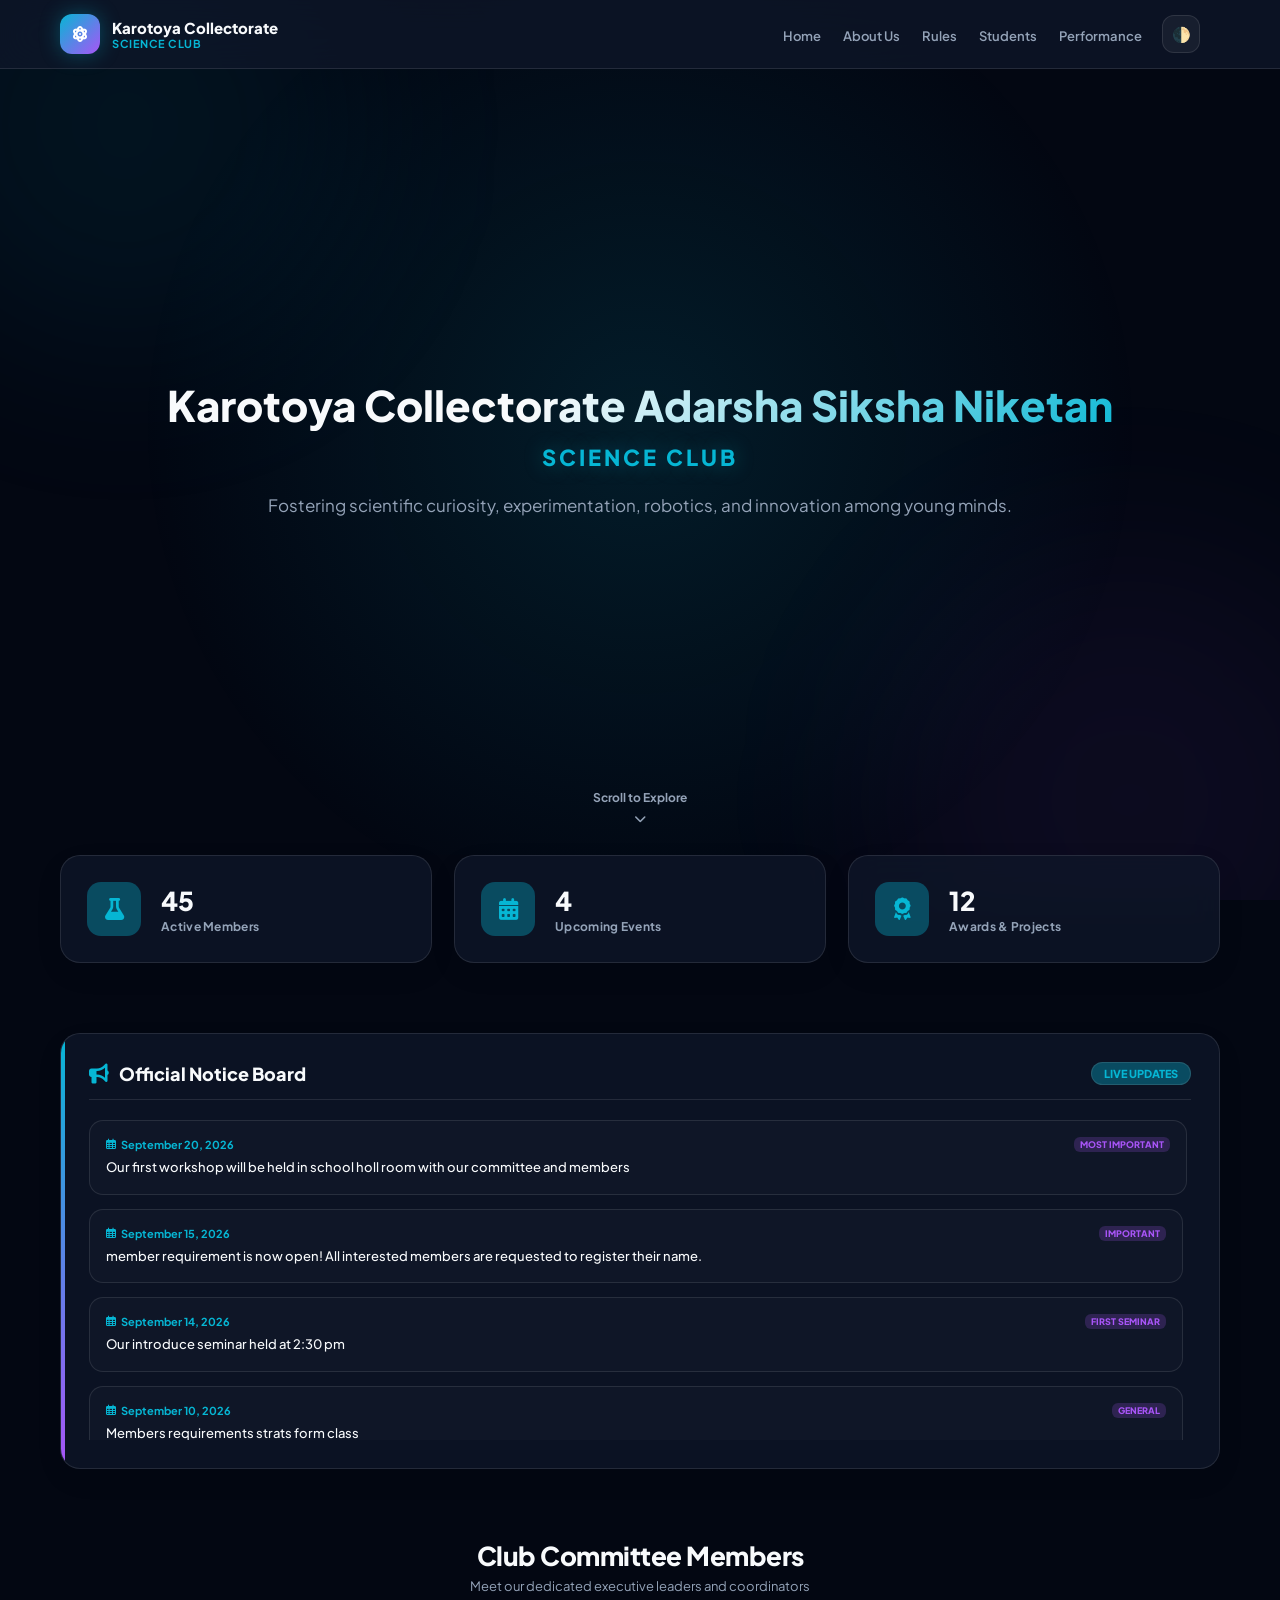
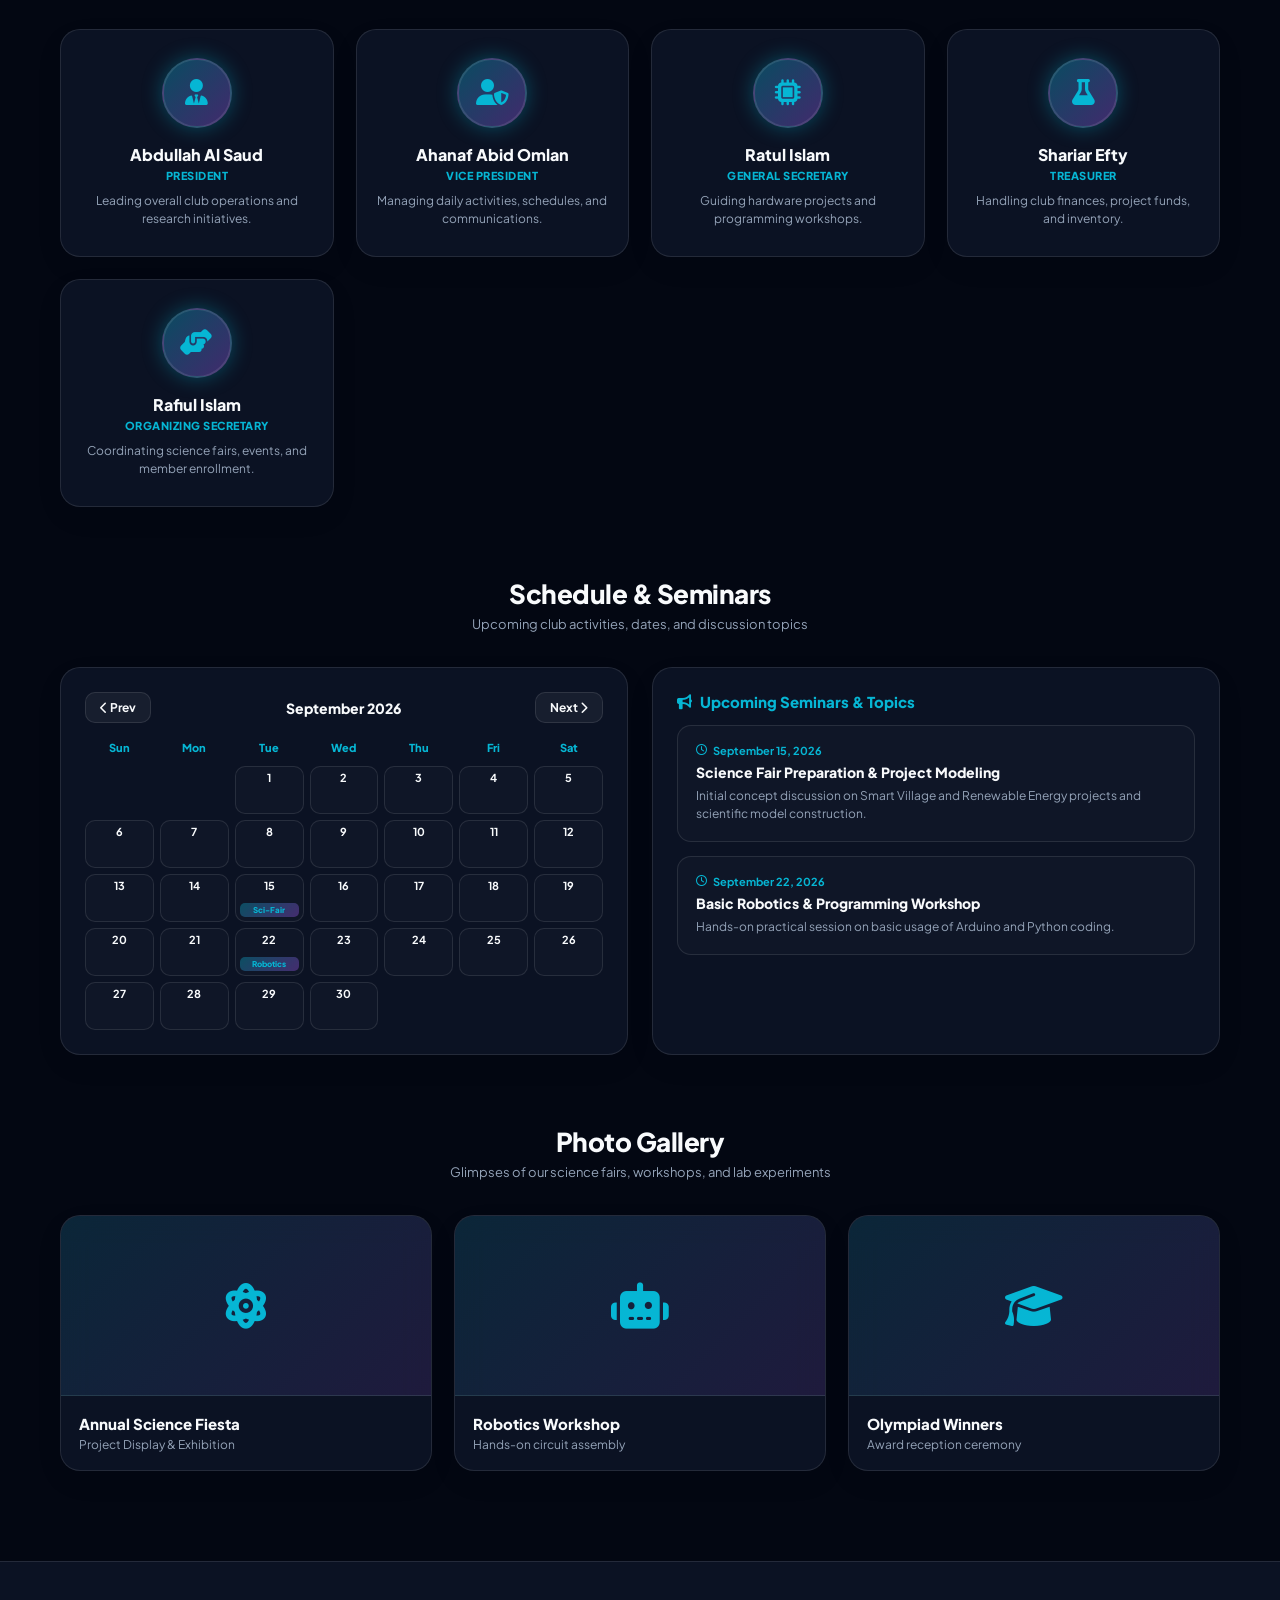
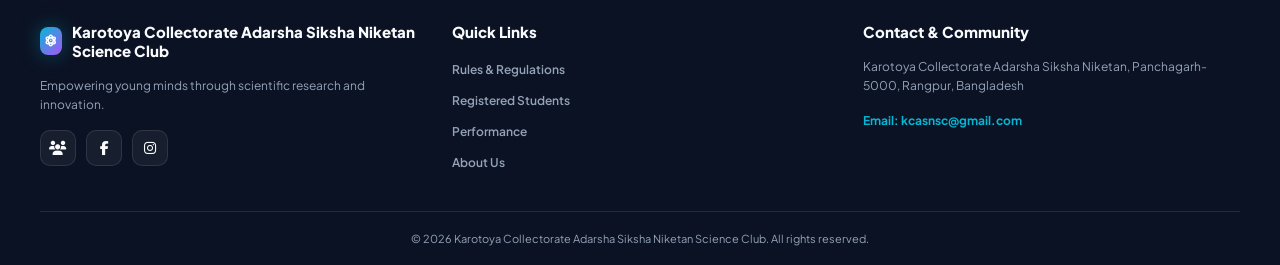
==== index.html @ cd313306 "Update index.html" ====
<!DOCTYPE html>
<html lang="en" data-theme="dark">
<head>
    <meta charset="UTF-8">
    <meta name="viewport" content="width=device-width, initial-scale=1.0">
    <title>Karotoya Collectorate Adarsha Siksha Niketan Science Club</title>
    <!-- FontAwesome for Icons -->
    <link rel="stylesheet" href="https://cdnjs.cloudflare.com/ajax/libs/font-awesome/6.4.0/css/all.min.css">
    <!-- Google Fonts -->
    <link href="https://fonts.googleapis.com/css2?family=Plus+Jakarta+Sans:wght@400;500;600;700;800&display=swap" rel="stylesheet">
    
    <style>
        :root {
            --primary: #06b6d4;
            --primary-glow: rgba(6, 182, 212, 0.35);
            --secondary: #a855f7;
            --secondary-glow: rgba(168, 85, 247, 0.35);
            --bg-color: #030712;
            --card-bg: rgba(15, 23, 42, 0.75);
            --text-color: #f8fafc;
            --text-muted: #94a3b8;
            --border-color: rgba(255, 255, 255, 0.1);
        }

        [data-theme="light"] {
            --primary: #0284c7;
            --primary-glow: rgba(2, 132, 199, 0.25);
            --secondary: #9333ea;
            --secondary-glow: rgba(147, 51, 234, 0.2);
            --bg-color: #f8fafc;
            --card-bg: rgba(255, 255, 255, 0.85);
            --text-color: #0f172a;
            --text-muted: #64748b;
            --border-color: rgba(0, 0, 0, 0.08);
        }

        * {
            margin: 0;
            padding: 0;
            box-sizing: border-box;
            font-family: 'Plus Jakarta Sans', sans-serif;
            scroll-behavior: smooth;
        }

        body {
            background-color: var(--bg-color);
            color: var(--text-color);
            min-height: 100vh;
            overflow-x: hidden;
            transition: background 0.4s ease, color 0.4s ease;
        }

        /* Glowing Background Mesh */
        .bg-mesh {
            position: fixed;
            top: 0;
            left: 0;
            width: 100%;
            height: 100%;
            pointer-events: none;
            z-index: -1;
            overflow: hidden;
            opacity: 0.5;
        }

        .mesh-blob {
            position: absolute;
            filter: blur(100px);
            border-radius: 50%;
            animation: floatMesh 15s infinite alternate ease-in-out;
        }

        .blob-1 {
            width: 450px;
            height: 450px;
            background: rgba(6, 182, 212, 0.15);
            top: -100px;
            left: -100px;
        }

        .blob-2 {
            width: 500px;
            height: 500px;
            background: rgba(168, 85, 247, 0.12);
            bottom: -150px;
            right: -100px;
            animation-delay: -5s;
        }

        @keyframes floatMesh {
            0% { transform: translate(0, 0) scale(1); }
            50% { transform: translate(50px, 30px) scale(1.1); }
            100% { transform: translate(-30px, 50px) scale(0.95); }
        }

        /* Toast Notification */
        #toastBox {
            position: fixed;
            bottom: 30px;
            right: 30px;
            background: var(--card-bg);
            border: 1px solid var(--border-color);
            backdrop-filter: blur(20px);
            padding: 14px 22px;
            border-radius: 14px;
            box-shadow: 0 15px 35px rgba(0,0,0,0.25);
            display: flex;
            align-items: center;
            gap: 12px;
            z-index: 10000;
            transform: translateY(100px);
            opacity: 0;
            transition: all 0.4s cubic-bezier(0.16, 1, 0.3, 1);
        }

        #toastBox.show {
            transform: translateY(0);
            opacity: 1;
        }

        #toastBox i {
            color: var(--primary);
            font-size: 18px;
        }

        /* Header & Navigation */
        header {
            position: fixed;
            top: 0;
            left: 0;
            width: 100%;
            background: var(--card-bg);
            backdrop-filter: blur(20px);
            border-bottom: 1px solid var(--border-color);
            z-index: 1000;
            transition: background 0.3s;
        }

        .nav-content {
            max-width: 1200px;
            margin: 0 auto;
            padding: 14px 20px;
            display: flex;
            align-items: center;
            justify-content: space-between;
        }

        .logo-title-area {
            display: flex;
            align-items: center;
            gap: 12px;
            text-decoration: none;
        }

        .unique-logo {
            width: 40px;
            height: 40px;
            background: linear-gradient(135deg, var(--primary), var(--secondary));
            border-radius: 12px;
            display: flex;
            align-items: center;
            justify-content: center;
            color: #fff;
            font-size: 16px;
            box-shadow: 0 0 20px var(--primary-glow);
            transition: transform 0.3s cubic-bezier(0.34, 1.56, 0.64, 1);
        }

        .unique-logo:hover {
            transform: rotate(15deg) scale(1.1);
        }

        .logo-text-box {
            display: flex;
            flex-direction: column;
        }

        .logo-main-title {
            font-size: 15px;
            font-weight: 800;
            color: var(--text-color);
            line-height: 1.2;
        }

        .logo-sub-title {
            font-size: 11px;
            font-weight: 700;
            color: var(--primary);
            letter-spacing: 0.5px;
        }

        .nav-links-right {
            display: flex;
            align-items: center;
            gap: 20px;
            list-style: none;
        }

        .nav-desktop-links {
            display: flex;
            gap: 22px;
            align-items: center;
        }

        .nav-desktop-links li a {
            text-decoration: none;
            color: var(--text-muted);
            font-weight: 600;
            font-size: 13px;
            position: relative;
            transition: color 0.3s;
        }

        .nav-desktop-links li a::after {
            content: '';
            position: absolute;
            bottom: -4px;
            left: 0;
            width: 0;
            height: 2px;
            background: linear-gradient(90deg, var(--primary), var(--secondary));
            transition: width 0.3s cubic-bezier(0.4, 0, 0.2, 1);
            border-radius: 2px;
        }

        .nav-desktop-links li a:hover {
            color: var(--text-color);
        }

        .nav-desktop-links li a:hover::after {
            width: 100%;
        }

        .theme-btn, .mobile-menu-btn {
            background: rgba(255, 255, 255, 0.05);
            border: 1px solid var(--border-color);
            color: var(--text-color);
            width: 38px;
            height: 38px;
            border-radius: 12px;
            cursor: pointer;
            display: flex;
            align-items: center;
            justify-content: center;
            font-size: 15px;
            transition: all 0.3s;
        }

        .theme-btn:hover, .mobile-menu-btn:hover {
            background: var(--primary-glow);
            border-color: var(--primary);
            transform: scale(1.05);
        }

        .mobile-menu-btn {
            display: none;
        }

        /* Mobile Dropdown Navigation Panel */
        .mobile-nav-panel {
            position: fixed;
            top: 68px;
            left: 0;
            width: 100%;
            background: var(--card-bg);
            backdrop-filter: blur(25px);
            border-bottom: 1px solid var(--border-color);
            padding: 24px;
            display: flex;
            flex-direction: column;
            gap: 16px;
            z-index: 999;
            transform: translateY(-120%);
            opacity: 0;
            transition: all 0.4s cubic-bezier(0.16, 1, 0.3, 1);
        }

        .mobile-nav-panel.active {
            transform: translateY(0);
            opacity: 1;
        }

        .mobile-nav-panel a {
            text-decoration: none;
            color: var(--text-color);
            font-weight: 700;
            font-size: 15px;
            padding: 10px 0;
            border-bottom: 1px solid var(--border-color);
            transition: color 0.2s, padding-left 0.2s;
        }

        .mobile-nav-panel a:hover {
            color: var(--primary);
            padding-left: 8px;
        }

        /* Hero Section */
        .hero-fullscreen {
            min-height: 95vh;
            display: flex;
            flex-direction: column;
            align-items: center;
            justify-content: center;
            text-align: center;
            padding: 140px 20px 80px 20px;
            position: relative;
            background: radial-gradient(circle at center, rgba(6, 182, 212, 0.12) 0%, transparent 65%);
        }

        .hero-content {
            max-width: 1000px;
            position: relative;
            z-index: 2;
            width: 100%;
        }

        .hero-content h2 {
            font-size: clamp(22px, 3.5vw, 42px);
            font-weight: 800;
            margin-bottom: 12px;
            line-height: 1.2;
            white-space: nowrap;
            background: linear-gradient(135deg, var(--text-color) 40%, var(--primary));
            -webkit-background-clip: text;
            -webkit-text-fill-color: transparent;
        }

        @media (max-width: 950px) {
            .hero-content h2 {
                white-space: normal;
            }
        }

        .sub-club-title {
            display: block;
            color: var(--primary);
            font-size: clamp(16px, 2.2vw, 22px);
            font-weight: 800;
            margin-bottom: 20px;
            letter-spacing: 3px;
            text-transform: uppercase;
            text-shadow: 0 0 20px var(--primary-glow);
        }

        .hero-content p {
            font-size: clamp(14px, 2vw, 17px);
            color: var(--text-muted);
            line-height: 1.7;
            margin-bottom: 15px;
            max-width: 800px;
            margin-left: auto;
            margin-right: auto;
        }

        .scroll-indicator {
            position: absolute;
            bottom: 30px;
            color: var(--text-muted);
            text-decoration: none;
            font-size: 12px;
            font-weight: 700;
            display: flex;
            flex-direction: column;
            align-items: center;
            gap: 8px;
            animation: bounce 2s infinite;
        }

        @keyframes bounce {
            0%, 20%, 50%, 80%, 100% {transform: translateY(0);}
            40% {transform: translateY(-8px);}
            60% {transform: translateY(-4px);}
        }

        /* Container & Sections */
        .container {
            max-width: 1200px;
            margin: 0 auto 90px auto;
            padding: 0 20px;
            display: flex;
            flex-direction: column;
            gap: 70px;
        }

        .section-title {
            font-size: 26px;
            font-weight: 800;
            text-align: center;
            margin-bottom: 6px;
            letter-spacing: -0.5px;
        }

        .section-subtitle {
            font-size: 13px;
            color: var(--text-muted);
            text-align: center;
            margin-bottom: 35px;
        }

        /* Stats Grid */
        .stats-grid {
            display: grid;
            grid-template-columns: repeat(auto-fit, minmax(260px, 1fr));
            gap: 22px;
        }

        .stat-card {
            background: var(--card-bg);
            border: 1px solid var(--border-color);
            padding: 26px;
            border-radius: 20px;
            display: flex;
            align-items: center;
            gap: 20px;
            backdrop-filter: blur(16px);
            box-shadow: 0 10px 30px rgba(0,0,0,0.06);
            transition: all 0.4s cubic-bezier(0.16, 1, 0.3, 1);
            position: relative;
            overflow: hidden;
        }

        .stat-card::before {
            content: '';
            position: absolute;
            top: 0;
            left: 0;
            width: 100%;
            height: 3px;
            background: linear-gradient(90deg, var(--primary), var(--secondary));
            opacity: 0;
            transition: opacity 0.3s;
        }

        .stat-card:hover {
            transform: translateY(-6px);
            border-color: var(--primary);
            box-shadow: 0 20px 40px var(--primary-glow);
        }

        .stat-card:hover::before {
            opacity: 1;
        }

        .stat-icon {
            width: 54px;
            height: 54px;
            background: var(--primary-glow);
            color: var(--primary);
            border-radius: 14px;
            display: flex;
            align-items: center;
            justify-content: center;
            font-size: 22px;
            transition: transform 0.3s;
        }

        .stat-card:hover .stat-icon {
            transform: scale(1.1) rotate(10deg);
        }

        .stat-info h3 {
            font-size: 26px;
            font-weight: 800;
            margin-bottom: 2px;
        }

        .stat-info p {
            font-size: 12px;
            color: var(--text-muted);
            font-weight: 700;
            letter-spacing: 0.3px;
        }

        /* Notice Board Section Styles */
        .notice-board-container {
            background: var(--card-bg);
            border: 1px solid var(--border-color);
            border-radius: 20px;
            padding: 28px;
            backdrop-filter: blur(16px);
            box-shadow: 0 10px 30px rgba(0,0,0,0.05);
            position: relative;
            overflow: hidden;
        }

        .notice-board-container::before {
            content: '';
            position: absolute;
            top: 0;
            left: 0;
            width: 4px;
            height: 100%;
            background: linear-gradient(to bottom, var(--primary), var(--secondary));
        }

        .notice-header-flex {
            display: flex;
            align-items: center;
            justify-content: space-between;
            margin-bottom: 20px;
            border-bottom: 1px solid var(--border-color);
            padding-bottom: 14px;
        }

        .notice-header-title {
            font-size: 18px;
            font-weight: 800;
            display: flex;
            align-items: center;
            gap: 10px;
            color: var(--text-color);
        }

        .notice-header-title i {
            color: var(--primary);
            font-size: 20px;
        }

        .notice-badge {
            background: var(--primary-glow);
            color: var(--primary);
            font-size: 11px;
            font-weight: 800;
            padding: 4px 12px;
            border-radius: 20px;
            border: 1px solid var(--border-color);
            text-transform: uppercase;
        }

        .notice-list {
            display: flex;
            flex-direction: column;
            gap: 14px;
            max-height: 320px;
            overflow-y: auto;
            padding-right: 4px;
        }

        .notice-list::-webkit-scrollbar {
            width: 5px;
        }

        .notice-list::-webkit-scrollbar-thumb {
            background: var(--border-color);
            border-radius: 10px;
        }

        .notice-item {
            background: rgba(255, 255, 255, 0.02);
            border: 1px solid var(--border-color);
            padding: 16px;
            border-radius: 14px;
            transition: all 0.3s ease;
            position: relative;
        }

        .notice-item:hover {
            background: rgba(255, 255, 255, 0.05);
            border-color: var(--primary);
            transform: translateX(4px);
        }

        .notice-item-top {
            display: flex;
            align-items: center;
            justify-content: space-between;
            margin-bottom: 6px;
        }

        .notice-date {
            font-size: 11px;
            font-weight: 700;
            color: var(--primary);
            display: flex;
            align-items: center;
            gap: 5px;
        }

        .notice-tag-new {
            background: rgba(168, 85, 247, 0.2);
            color: var(--secondary);
            font-size: 9px;
            font-weight: 800;
            padding: 2px 6px;
            border-radius: 6px;
            text-transform: uppercase;
        }

        .notice-text {
            font-size: 13px;
            color: var(--text-color);
            line-height: 1.5;
            font-weight: 500;
        }

        /* Committee Grid */
        .committee-grid {
            display: grid;
            grid-template-columns: repeat(auto-fit, minmax(220px, 1fr));
            gap: 22px;
        }

        .committee-card {
            background: var(--card-bg);
            border: 1px solid var(--border-color);
            padding: 28px 20px;
            border-radius: 20px;
            text-align: center;
            backdrop-filter: blur(16px);
            transition: all 0.4s cubic-bezier(0.16, 1, 0.3, 1);
            position: relative;
            box-shadow: 0 10px 30px rgba(0,0,0,0.05);
        }

        .committee-card:hover {
            transform: translateY(-8px);
            border-color: var(--primary);
            box-shadow: 0 20px 45px var(--primary-glow);
        }

        .comm-avatar {
            width: 70px;
            height: 70px;
            margin: 0 auto 16px auto;
            background: linear-gradient(135deg, var(--primary-glow), var(--secondary-glow));
            color: var(--primary);
            border-radius: 50%;
            display: flex;
            align-items: center;
            justify-content: center;
            font-size: 26px;
            border: 2px solid var(--border-color);
            box-shadow: 0 0 20px var(--primary-glow);
            transition: transform 0.3s;
        }

        .committee-card:hover .comm-avatar {
            transform: scale(1.12);
        }

        .committee-card h4 {
            font-size: 16px;
            font-weight: 800;
            margin-bottom: 4px;
        }

        .committee-card .role {
            font-size: 11px;
            font-weight: 800;
            color: var(--primary);
            display: block;
            margin-bottom: 10px;
            text-transform: uppercase;
            letter-spacing: 0.5px;
        }

        .committee-card p {
            font-size: 12px;
            color: var(--text-muted);
            line-height: 1.5;
        }

        /* Dashboard Grid (Calendar & Seminars) */
        .dashboard-main-grid {
            display: grid;
            grid-template-columns: 1fr 1fr;
            gap: 24px;
        }

        @media (max-width: 900px) {
            .dashboard-main-grid {
                grid-template-columns: 1fr;
            }
        }

        .calendar-container, .seminar-container {
            background: var(--card-bg);
            border: 1px solid var(--border-color);
            border-radius: 20px;
            padding: 24px;
            backdrop-filter: blur(16px);
            box-shadow: 0 10px 30px rgba(0,0,0,0.05);
        }

        .calendar-header {
            display: flex;
            align-items: center;
            justify-content: space-between;
            margin-bottom: 18px;
        }

        .cal-nav-btn {
            background: rgba(255,255,255,0.05);
            border: 1px solid var(--border-color);
            color: var(--text-color);
            padding: 7px 14px;
            border-radius: 10px;
            font-size: 12px;
            font-weight: 700;
            cursor: pointer;
            transition: all 0.2s;
        }

        .cal-nav-btn:hover {
            background: var(--primary-glow);
            border-color: var(--primary);
        }

        .calendar-grid {
            display: grid;
            grid-template-columns: repeat(7, 1fr);
            gap: 6px;
            text-align: center;
        }

        .cal-day-name {
            font-size: 11px;
            font-weight: 800;
            color: var(--primary);
            padding-bottom: 6px;
        }

        .cal-cell {
            min-height: 48px;
            background: rgba(255,255,255,0.02);
            border: 1px solid var(--border-color);
            border-radius: 10px;
            padding: 4px;
            display: flex;
            flex-direction: column;
            justify-content: space-between;
            font-size: 12px;
            transition: background 0.2s;
        }

        .cal-cell:hover:not(.empty) {
            background: rgba(255,255,255,0.06);
            border-color: var(--primary);
        }

        .cal-cell.empty {
            background: transparent;
            border: none;
        }

        .cal-date-num {
            font-weight: 700;
            font-size: 11px;
        }

        .cal-event-tag {
            background: linear-gradient(135deg, var(--primary-glow), var(--secondary-glow));
            color: var(--primary);
            font-size: 8px;
            font-weight: 800;
            padding: 2px 4px;
            border-radius: 5px;
            overflow: hidden;
            text-overflow: ellipsis;
            white-space: nowrap;
        }

        .seminar-card {
            background: rgba(255,255,255,0.02);
            border: 1px solid var(--border-color);
            border-radius: 14px;
            padding: 18px;
            margin-bottom: 14px;
            transition: all 0.3s;
        }

        .seminar-card:hover {
            background: rgba(255,255,255,0.05);
            border-color: var(--primary);
            transform: translateX(4px);
        }

        .seminar-card:last-child {
            margin-bottom: 0;
        }

        .seminar-date {
            font-size: 11px;
            font-weight: 700;
            color: var(--primary);
            margin-bottom: 6px;
            display: flex;
            align-items: center;
            gap: 6px;
        }

        .seminar-title {
            font-size: 14px;
            font-weight: 800;
            margin-bottom: 6px;
        }

        .seminar-desc {
            font-size: 12px;
            color: var(--text-muted);
            line-height: 1.5;
        }

        /* Gallery Grid */
        .gallery-grid {
            display: grid;
            grid-template-columns: repeat(auto-fit, minmax(280px, 1fr));
            gap: 22px;
        }

        .gallery-card {
            background: var(--card-bg);
            border: 1px solid var(--border-color);
            border-radius: 20px;
            overflow: hidden;
            backdrop-filter: blur(16px);
            transition: all 0.4s cubic-bezier(0.16, 1, 0.3, 1);
            box-shadow: 0 10px 30px rgba(0,0,0,0.05);
        }

        .gallery-card:hover {
            transform: translateY(-8px);
            border-color: var(--primary);
            box-shadow: 0 20px 45px var(--primary-glow);
        }

        .gallery-img-box {
            height: 180px;
            background: linear-gradient(135deg, rgba(6, 182, 212, 0.12), rgba(168, 85, 247, 0.12));
            display: flex;
            align-items: center;
            justify-content: center;
            font-size: 46px;
            color: var(--primary);
            border-bottom: 1px solid var(--border-color);
            transition: transform 0.4s;
        }

        .gallery-card:hover .gallery-img-box {
            transform: scale(1.05);
        }

        .gallery-info {
            padding: 18px;
        }

        .gallery-info h4 {
            font-size: 15px;
            font-weight: 800;
            margin-bottom: 4px;
        }

        .gallery-info p {
            font-size: 12px;
            color: var(--text-muted);
        }

        /* Footer */
        footer {
            background: var(--card-bg);
            border-top: 1px solid var(--border-color);
            padding: 60px 20px 20px 20px;
            backdrop-filter: blur(20px);
        }

        .footer-content {
            max-width: 1200px;
            margin: 0 auto;
            display: grid;
            grid-template-columns: repeat(auto-fit, minmax(240px, 1fr));
            gap: 35px;
            margin-bottom: 40px;
        }

        .footer-col h3 {
            font-size: 15px;
            font-weight: 800;
            margin-bottom: 16px;
            display: flex;
            align-items: center;
            gap: 10px;
        }

        .footer-col p {
            font-size: 12px;
            color: var(--text-muted);
            line-height: 1.6;
            margin-bottom: 16px;
        }

        .social-icons {
            display: flex;
            gap: 10px;
        }

        .social-icon-btn {
            width: 36px;
            height: 36px;
            background: rgba(255,255,255,0.05);
            border: 1px solid var(--border-color);
            border-radius: 10px;
            color: var(--text-color);
            display: flex;
            align-items: center;
            justify-content: center;
            text-decoration: none;
            font-size: 14px;
            transition: all 0.3s;
        }

        .social-icon-btn:hover {
            background: var(--primary-glow);
            color: var(--primary);
            border-color: var(--primary);
            transform: translateY(-3px);
        }

        .footer-links {
            list-style: none;
            display: flex;
            flex-direction: column;
            gap: 10px;
        }

        .footer-links li a {
            text-decoration: none;
            color: var(--text-muted);
            font-size: 12px;
            font-weight: 600;
            transition: color 0.2s, padding-left 0.2s;
        }

        .footer-links li a:hover {
            color: var(--primary);
            padding-left: 6px;
        }

        .footer-bottom {
            max-width: 1200px;
            margin: 0 auto;
            padding-top: 20px;
            border-top: 1px solid var(--border-color);
            text-align: center;
            font-size: 11px;
            color: var(--text-muted);
        }

        /* Responsive Media Query */
        @media (max-width: 768px) {
            .nav-desktop-links {
                display: none !important;
            }
            .mobile-menu-btn {
                display: flex !important;
            }
        }
    </style>
</head>
<body>

    <!-- Glowing Background Mesh Elements -->
    <div class="bg-mesh">
        <div class="mesh-blob blob-1"></div>
        <div class="mesh-blob blob-2"></div>
    </div>

    <!-- Toast Notification -->
    <div id="toastBox">
        <i class="fas fa-sparkles"></i> 
        <span id="toastMsg">Action successful</span>
    </div>

    <!-- Header & Navigation -->
    <header>
        <div class="nav-content">
            <a href="index.html" class="logo-title-area">
                <div class="unique-logo"><i class="fas fa-atom"></i></div>
                <div class="logo-text-box">
                    <span class="logo-main-title">Karotoya Collectorate</span>
                    <span class="logo-sub-title">SCIENCE CLUB</span>
                </div>
            </a>

            <!-- Right Nav Links -->
            <ul class="nav-links-right">
                <div class="nav-desktop-links">
                    <li><a href="index.html">Home</a></li>
                    <li><a href="about.html">About Us</a></li>
                    <li><a href="rules.html">Rules</a></li>
                    <li><a href="students.html">Students</a></li>
                    <li><a href="performance.html">Performance</a></li>
                </div>
                <li><button class="theme-btn" onclick="toggleTheme()" title="Toggle Theme">🌓</button></li>
                <li><button class="mobile-menu-btn" onclick="toggleMobileMenu()"><i class="fas fa-bars" id="menuIcon"></i></button></li>
            </ul>
        </div>
    </header>

    <!-- Mobile Dropdown Navigation Panel -->
    <div class="mobile-nav-panel" id="mobileNavPanel">
        <a href="index.html" onclick="toggleMobileMenu()">Home</a>
        <a href="about.html" onclick="toggleMobileMenu()">About Institution</a>
        <a href="rules.html" onclick="toggleMobileMenu()">Rules & Regulations</a>
        <a href="students.html" onclick="toggleMobileMenu()">Registered Students</a>
        <a href="performance.html" onclick="toggleMobileMenu()">Performance & Awards</a>
    </div>

    <!-- Main Display Hero Section -->
    <section class="hero-fullscreen">
        <div class="hero-content">
            <h2>Karotoya Collectorate Adarsha Siksha Niketan</h2>
            <span class="sub-club-title">SCIENCE CLUB</span>
            <p>Fostering scientific curiosity, experimentation, robotics, and innovation among young minds.</p>
        </div>
        <a href="#mainContent" class="scroll-indicator">
            Scroll to Explore
            <i class="fas fa-chevron-down"></i>
        </a>
    </section>

    <!-- Main Section -->
    <div class="container" id="mainContent">

        <!-- Quick Stats Overview -->
        <div class="stats-grid">
            <div class="stat-card">
                <div class="stat-icon"><i class="fas fa-flask"></i></div>
                <div class="stat-info">
                    <h3 id="statTotalMembers">25</h3>
                    <p>Active Members</p>
                </div>
            </div>
            <div class="stat-card">
                <div class="stat-icon"><i class="fas fa-calendar-alt"></i></div>
                <div class="stat-info">
                    <h3 id="statTotalEvents">1</h3>
                    <p>Upcoming Events</p>
                </div>
            </div>
            <div class="stat-card">
                <div class="stat-icon"><i class="fas fa-award"></i></div>
                <div class="stat-info">
                    <h3 id="statAwardsCount">0</h3>
                    <p>Awards & Projects</p>
                </div>
            </div>
        </div>

        <!-- Notice Board Section Added Here -->
        <section>
            <div class="notice-board-container">
                <div class="notice-header-flex">
                    <div class="notice-header-title">
                        <i class="fas fa-bullhorn"></i> Official Notice Board
                    </div>
                    <span class="notice-badge">Live Updates</span>
                </div>

                <div class="notice-list">
                    <div class="notice-item">
                        <div class="notice-item-top">
                            <span class="notice-date"><i class="far fa-calendar-alt"></i> September 20, 2026</span>
                            <span class="notice-tag-new">Most important</span>
                        </div>
                        <p class="notice-text">Our first workshop will be held in school holl room with our committee and members</p>
                    </div>
                <div class="notice-list">
                    <div class="notice-item">
                        <div class="notice-item-top">
                            <span class="notice-date"><i class="far fa-calendar-alt"></i> September 15, 2026</span>
                            <span class="notice-tag-new">Important</span>
                        </div>
                        <p class="notice-text"> member requirement is now open! All interested members are requested to register their name.</p>
                    </div>

                    <div class="notice-item">
                        <div class="notice-item-top">
                            <span class="notice-date"><i class="far fa-calendar-alt"></i> September 14, 2026</span>
                            <span class="notice-tag-new">First Seminar</span>
                        </div>
                        <p class="notice-text">Our introduce seminar held at 2:30 pm</p>
                    </div>

                    <div class="notice-item">
                        <div class="notice-item-top">
                            <span class="notice-date"><i class="far fa-calendar-alt"></i> September 10, 2026</span>
                            <span class="notice-tag-new">General</span>
                        </div>
                        <p class="notice-text">Members requirements strats form class</p>
                    </div>
                </div>
            </div>
        </section>

        <!-- Committee Members Section -->
        <section>
            <h2 class="section-title">Club Committee Members</h2>
            <p class="section-subtitle">Meet our dedicated executive leaders and coordinators</p>

            <div class="committee-grid">
                <div class="committee-card">
                    <div class="comm-avatar"><i class="fas fa-user-tie"></i></div>
                    <h4>Abdullah Al Saud</h4>
                    <span class="role">President</span>
                    <p>Leading overall club operations and research initiatives.</p>
                </div>
                <div class="committee-card">
                    <div class="comm-avatar"><i class="fas fa-user-shield"></i></div>
                    <h4>Ahanaf Abid Omlan</h4>
                    <span class="role">Vice President</span>
                    <p>Managing daily activities, schedules, and communications.</p>
                </div>
                <div class="committee-card">
                    <div class="comm-avatar"><i class="fas fa-microchip"></i></div>
                    <h4>Ratul Islam</h4>
                    <span class="role">General Secretary</span>
                    <p>Guiding hardware projects and programming workshops.</p>
                </div>
                <div class="committee-card">
                    <div class="comm-avatar"><i class="fas fa-flask"></i></div>
                    <h4>Shariar Efty</h4>
                    <span class="role">Treasurer</span>
                    <p>Handling club finances, project funds, and inventory.</p>
                </div>
                <div class="committee-card">
                    <div class="comm-avatar"><i class="fas fa-hands-helping"></i></div>
                    <h4>Rafiul Islam</h4>
                    <span class="role">Organizing Secretary</span>
                    <p>Coordinating science fairs, events, and member enrollment.</p>
                </div>
            </div>
        </section>

        <!-- Calendar & Upcoming Seminars Section -->
        <section>
            <h2 class="section-title">Schedule & Seminars</h2>
            <p class="section-subtitle">Upcoming club activities, dates, and discussion topics</p>

            <div class="dashboard-main-grid">
                
                <!-- Calendar Widget -->
                <div class="calendar-container">
                    <div class="calendar-header">
                        <button class="cal-nav-btn" onclick="changeMonth(-1)"><i class="fas fa-chevron-left"></i> Prev</button>
                        <h3 id="calMonthYearTitle" style="font-size: 14px; font-weight: 800;">September 2026</h3>
                        <button class="cal-nav-btn" onclick="changeMonth(1)">Next <i class="fas fa-chevron-right"></i></button>
                    </div>
                    <div class="calendar-grid">
                        <div class="cal-day-name">Sun</div>
                        <div class="cal-day-name">Mon</div>
                        <div class="cal-day-name">Tue</div>
                        <div class="cal-day-name">Wed</div>
                        <div class="cal-day-name">Thu</div>
                        <div class="cal-day-name">Fri</div>
                        <div class="cal-day-name">Sat</div>
                    </div>
                    <div id="calendarDaysGrid" class="calendar-grid" style="margin-top: 6px;"></div>
                </div>

                <!-- Upcoming Seminars Topics -->
                <div class="seminar-container">
                    <h3 style="margin: 0 0 14px 0; color: var(--primary); font-size: 15px; font-weight: 800; display: flex; align-items: center; gap: 8px;">
                        <i class="fas fa-bullhorn"></i> Upcoming Seminars & Topics
                    </h3>

                    <div class="seminar-card">
                        <div class="seminar-date" id="displaySemDate1"><i class="far fa-clock"></i> September 14, 2026</div>
                        <h4 class="seminar-title" id="displaySemTitle1">Staring the journey</h4>
                        <p class="seminar-desc" id="displaySemDesc1">Initial concept discussion about club.</p>
                    </div>

                    <div class="seminar-card">
                        <div class="seminar-date" id="displaySemDate2"><i class="far fa-clock"></i> September 20, 2026</div>
                        <h4 class="seminar-title" id="displaySemTitle2">Basic science Workshop</h4>
                        <p class="seminar-desc" id="displaySemDesc2">Hands-on practical session on basic usage </p>
                    </div>
                </div>

            </div>
        </section>

        <!-- Photo Gallery Section -->
        <section>
            <h2 class="section-title">Photo Gallery</h2>
            <p class="section-subtitle">Glimpses of our science fairs, workshops, and lab experiments</p>

            <div class="gallery-grid">
                <div class="gallery-card">
                    <div class="gallery-img-box"><i class="fas fa-atom"></i></div>
                    <div class="gallery-info">
                        <h4>Annual Science Fiesta</h4>
                        <p>Project Display & Exhibition</p>
                    </div>
                </div>
                <div class="gallery-card">
                    <div class="gallery-img-box"><i class="fas fa-robot"></i></div>
                    <div class="gallery-info">
                        <h4>Robotics Workshop</h4>
                        <p>Hands-on circuit assembly</p>
                    </div>
                </div>
                <div class="gallery-card">
                    <div class="gallery-img-box"><i class="fas fa-graduation-cap"></i></div>
                    <div class="gallery-info">
                        <h4>Olympiad Winners</h4>
                        <p>Award reception ceremony</p>
                    </div>
                </div>
            </div>
        </section>

    </div>

    <!-- Footer -->
    <footer>
        <div class="footer-content">
            <div class="footer-col">
                <h3><div class="unique-logo" style="width: 28px; height: 28px; font-size: 12px; border-radius: 8px;"><i class="fas fa-atom" style="font-size: 12px;"></i></div> Karotoya Collectorate Adarsha Siksha Niketan Science Club</h3>
                <p>Empowering young minds through scientific research and innovation.</p>
                <div class="social-icons">
                    <a href="https://www.facebook.com/groups/your-fb-group-id" target="_blank" class="social-icon-btn" title="Official Facebook Group"><i class="fas fa-users"></i></a>
                    <a href="https://www.facebook.com/profile.php?id=61594144386733" target="_blank" class="social-icon-btn" title="Facebook Page"><i class="fab fa-facebook-f"></i></a>
                    <a href="https://www.instagram.com/kcasnsc?stkn=eTc3OHA0bjl0dmVk" target="_blank" class="social-icon-btn" title="Instagram"><i class="fab fa-instagram"></i></a>
                </div>
            </div>

            <div class="footer-col">
                <h3>Quick Links</h3>
                <ul class="footer-links">
                    <li><a href="rules.html"> Rules & Regulations</a></li>
                    <li><a href="students.html">Registered Students</a></li>
                    <li><a href="performance.html">Performance </a></li>
                    <li><a href="about.html">About Us</a></li>
                </ul>
            </div>

            <div class="footer-col">
                <h3>Contact & Community</h3>
                <p>Karotoya Collectorate Adarsha Siksha Niketan, Panchagarh-5000, Rangpur, Bangladesh</p>
                <p style="color: var(--primary); font-weight: 700;">Email: kcasnsc@gmail.com</p>
            </div>
        </div>
        <div class="footer-bottom">
            <p>&copy; 2026 Karotoya Collectorate Adarsha Siksha Niketan Science Club. All rights reserved.</p>
        </div>
    </footer>

    <!-- JavaScript -->
    <script>
        const clubManualConfig = {
            totalMembers: 45,
            upcomingEventsCount: 4,
            awardsCount: 12,
            
            calendarEvents: [
                { day: 15, tag: "Sci-Fair" },
                { day: 22, tag: "Robotics" }
            ],

            seminar1: {
                date: "September 15, 2026",
                title: "Science Fair Preparation & Project Modeling",
                desc: "Initial concept discussion on Smart Village and Renewable Energy projects and scientific model construction."
            },

            seminar2: {
                date: "September 22, 2026",
                title: "Basic Robotics & Programming Workshop",
                desc: "Hands-on practical session on basic usage of Arduino and Python coding."
            }
        };

        let currentDate = new Date(2026, 8, 15);

        window.addEventListener('DOMContentLoaded', () => {
            applyManualConfig();
            renderCalendar();
        });

        function showToast(msg) {
            const toast = document.getElementById('toastBox');
            document.getElementById('toastMsg').innerText = msg;
            toast.classList.add('show');
            setTimeout(() => toast.classList.remove('show'), 3000);
        }

        function toggleTheme() {
            const current = document.documentElement.getAttribute('data-theme');
            const next = current === 'dark' ? 'light' : 'dark';
            document.documentElement.setAttribute('data-theme', next);
            showToast(`Switched to ${next} mode`);
        }

        function toggleMobileMenu() {
            const panel = document.getElementById('mobileNavPanel');
            const menuIcon = document.getElementById('menuIcon');
            panel.classList.toggle('active');
            
            if (panel.classList.contains('active')) {
                menuIcon.className = 'fas fa-xmark';
            } else {
                menuIcon.className = 'fas fa-bars';
            }
        }

        function applyManualConfig() {
            document.getElementById('statTotalMembers').innerText = clubManualConfig.totalMembers;
            document.getElementById('statTotalEvents').innerText = clubManualConfig.upcomingEventsCount;
            document.getElementById('statAwardsCount').innerText = clubManualConfig.awardsCount;

            document.getElementById('displaySemDate1').innerHTML = `<i class="far fa-clock"></i> ${clubManualConfig.seminar1.date}`;
            document.getElementById('displaySemTitle1').innerText = clubManualConfig.seminar1.title;
            document.getElementById('displaySemDesc1').innerText = clubManualConfig.seminar1.desc;

            document.getElementById('displaySemDate2').innerHTML = `<i class="far fa-clock"></i> ${clubManualConfig.seminar2.date}`;
            document.getElementById('displaySemTitle2').innerText = clubManualConfig.seminar2.title;
            document.getElementById('displaySemDesc2').innerText = clubManualConfig.seminar2.desc;
        }

        function renderCalendar() {
            const grid = document.getElementById('calendarDaysGrid');
            const title = document.getElementById('calMonthYearTitle');
            if(!grid) return;
            grid.innerHTML = '';

            const year = currentDate.getFullYear();
            const month = currentDate.getMonth();

            const monthNames = ["January", "February", "March", "April", "May", "June", "July", "August", "September", "October", "November", "December"];
            title.innerText = `${monthNames[month]} ${year}`;

            const firstDayIndex = new Date(year, month, 1).getDay();
            const totalDays = new Date(year, month + 1, 0).getDate();

            for (let i = 0; i < firstDayIndex; i++) {
                const emptyCell = document.createElement('div');
                emptyCell.className = 'cal-cell empty';
                grid.appendChild(emptyCell);
            }

            for (let day = 1; day <= totalDays; day++) {
                const cell = document.createElement('div');
                cell.className = 'cal-cell';
                cell.innerHTML = `<span class="cal-date-num">${day}</span>`;
                
                (function(d) {
                    if (month === 8) {
                        clubManualConfig.calendarEvents.forEach(ev => {
                            if (parseInt(ev.day) === d) {
                                cell.innerHTML += `<div class="cal-event-tag" title="${ev.tag}">${ev.tag}</div>`;
                            }
                        });
                    }
                })(day);

                grid.appendChild(cell);
            }
        }

        function changeMonth(dir) {
            currentDate.setMonth(currentDate.getMonth() + dir);
            renderCalendar();
        }
    </script>
</body>
</html>
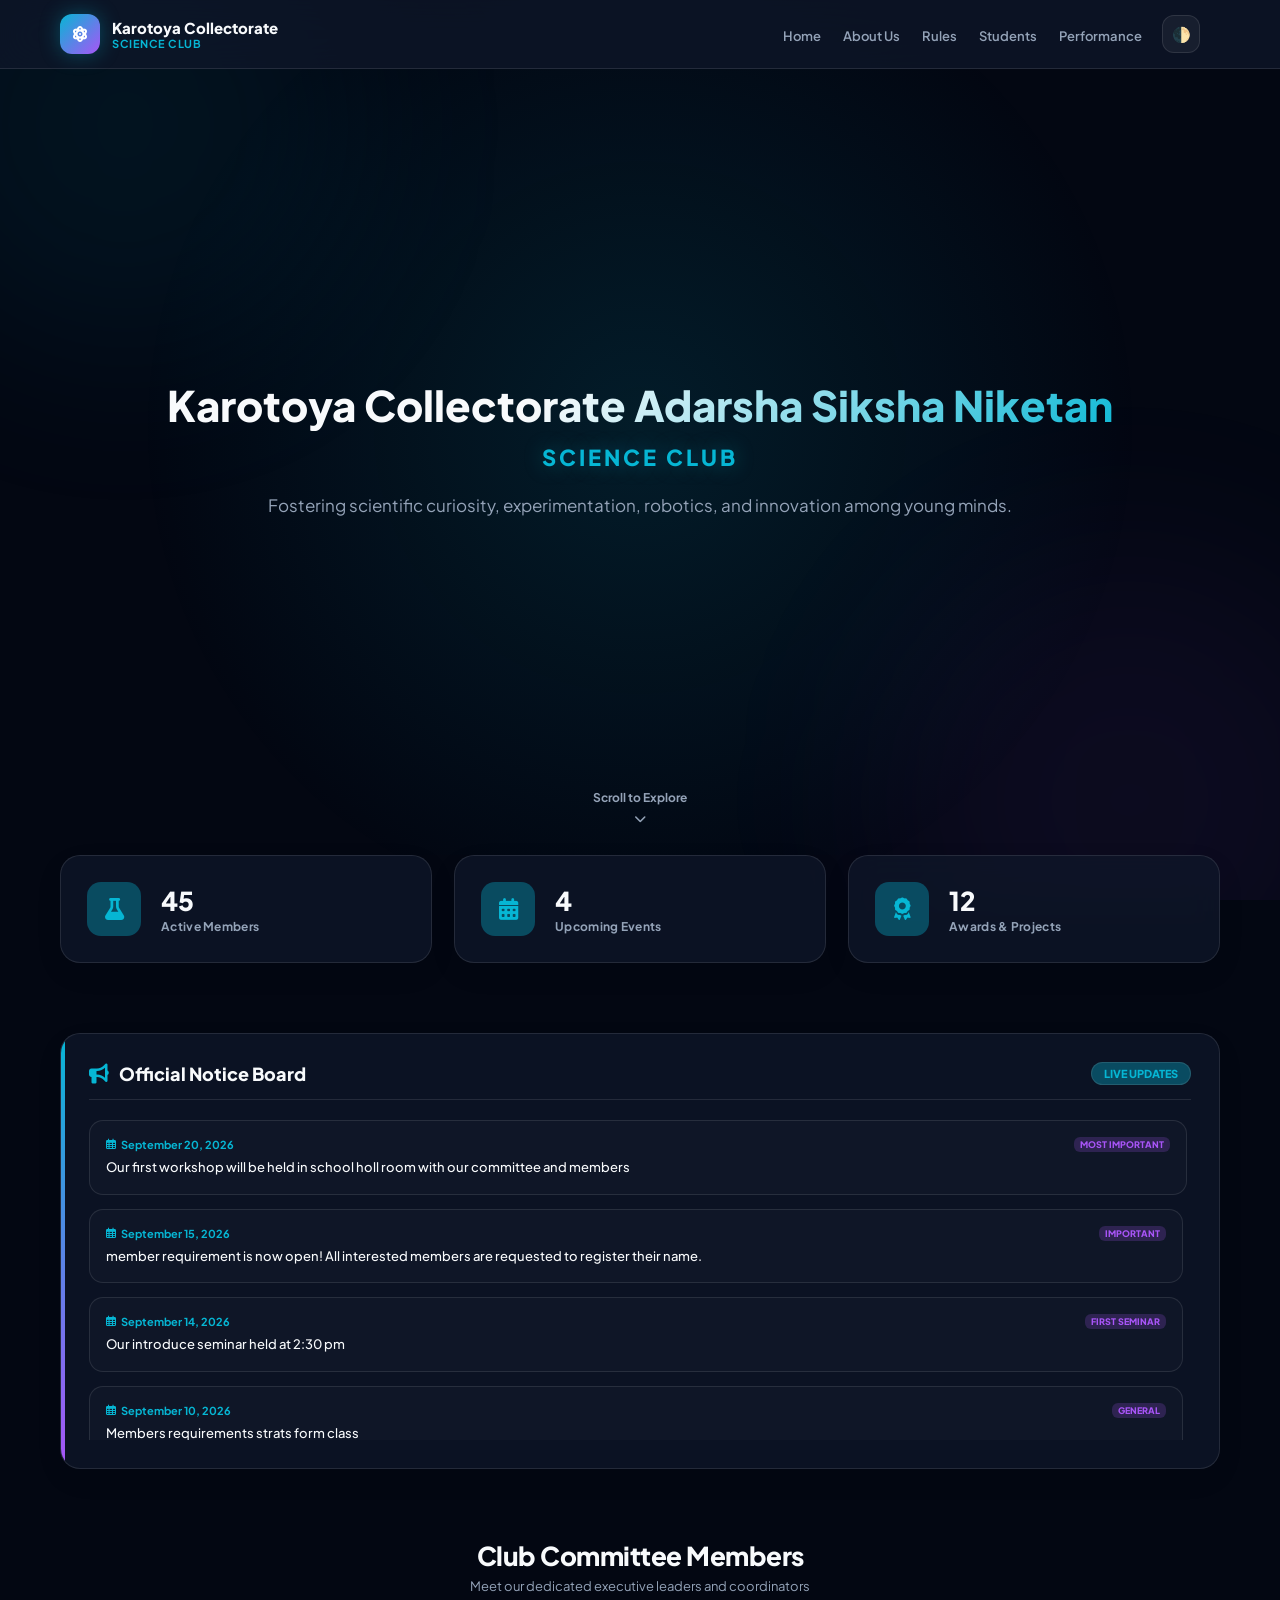
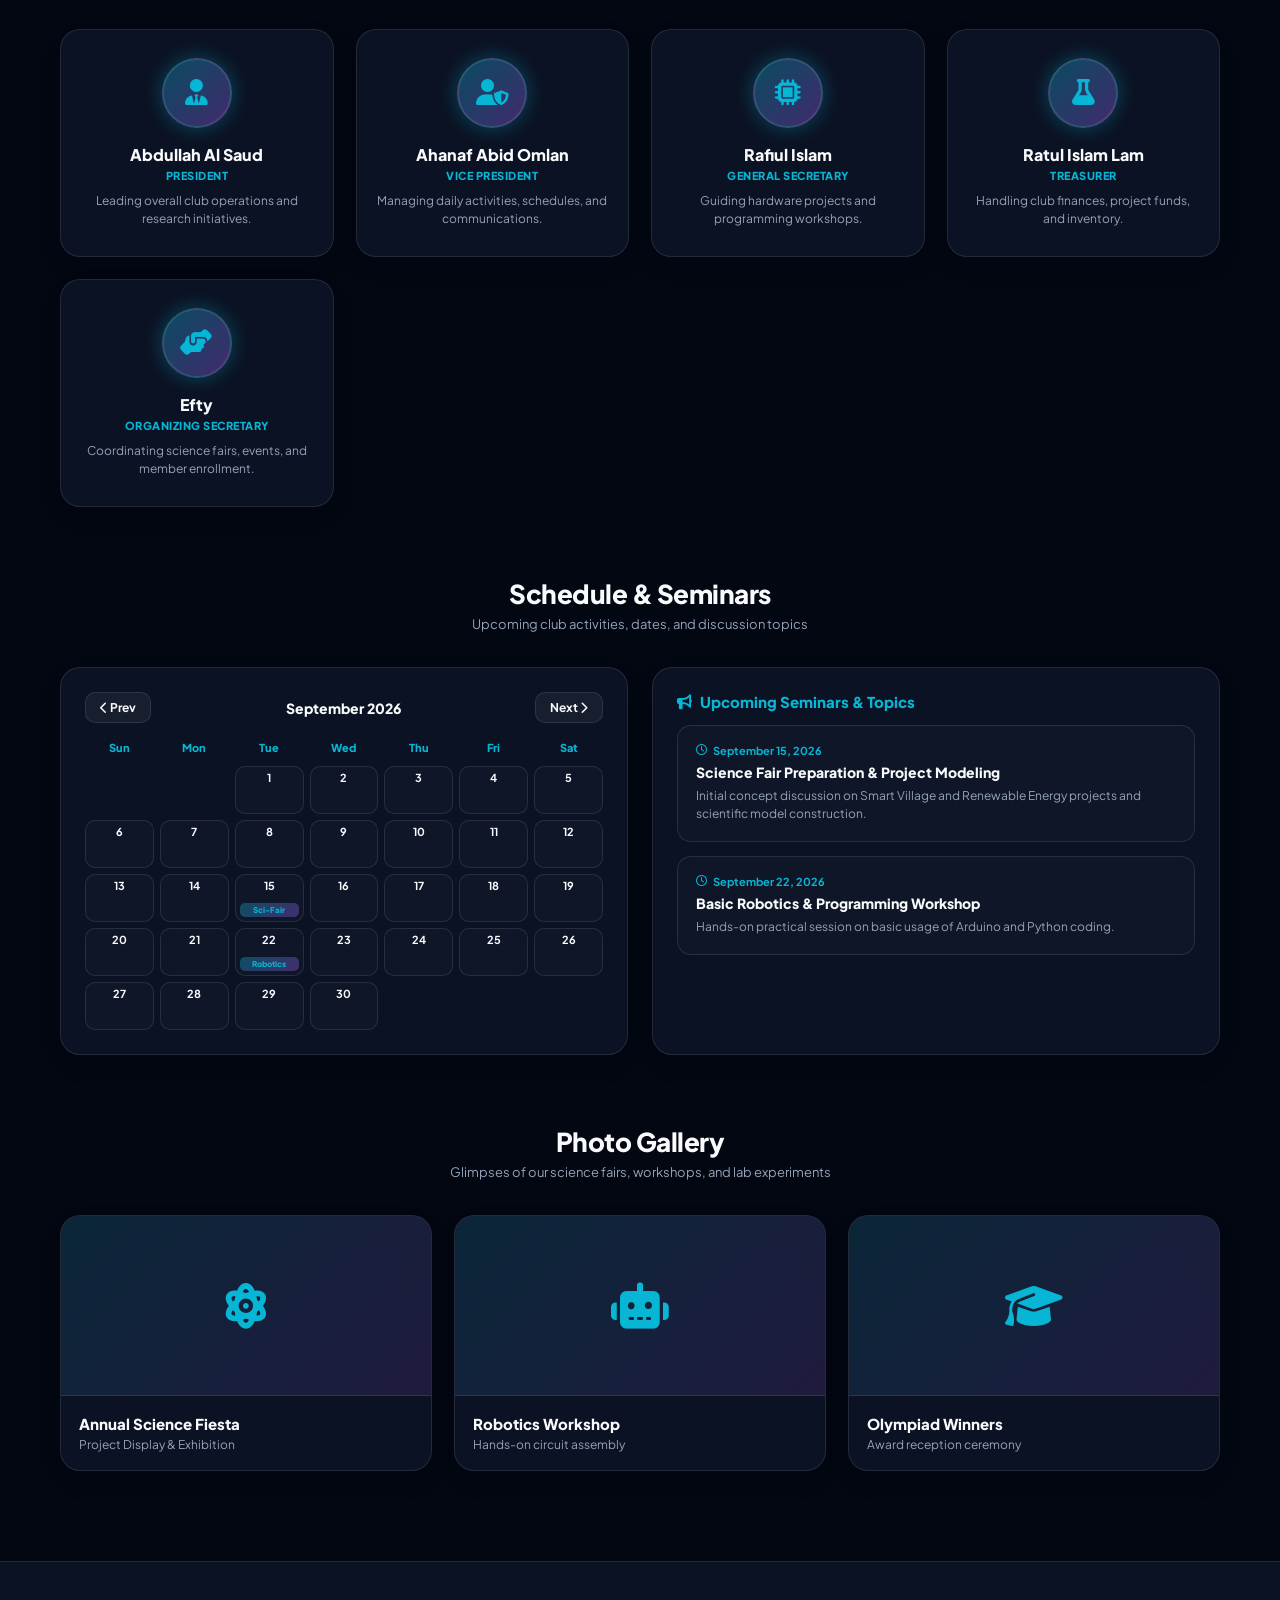
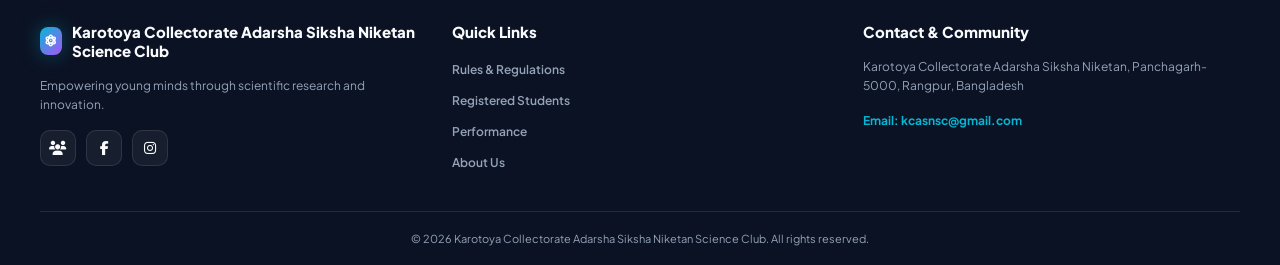
==== commit 1573de8a: "Update index.html" ====
--- a/index.html
+++ b/index.html
@@ -1113,19 +1113,19 @@
                 </div>
                 <div class="committee-card">
                     <div class="comm-avatar"><i class="fas fa-microchip"></i></div>
-                    <h4>Ratul Islam</h4>
+                    <h4>Rafiul Islam</h4>
                     <span class="role">General Secretary</span>
                     <p>Guiding hardware projects and programming workshops.</p>
                 </div>
                 <div class="committee-card">
                     <div class="comm-avatar"><i class="fas fa-flask"></i></div>
-                    <h4>Shariar Efty</h4>
+                    <h4>Ratul Islam Lam</h4>
                     <span class="role">Treasurer</span>
                     <p>Handling club finances, project funds, and inventory.</p>
                 </div>
                 <div class="committee-card">
                     <div class="comm-avatar"><i class="fas fa-hands-helping"></i></div>
-                    <h4>Rafiul Islam</h4>
+                    <h4>Efty</h4>
                     <span class="role">Organizing Secretary</span>
                     <p>Coordinating science fairs, events, and member enrollment.</p>
                 </div>
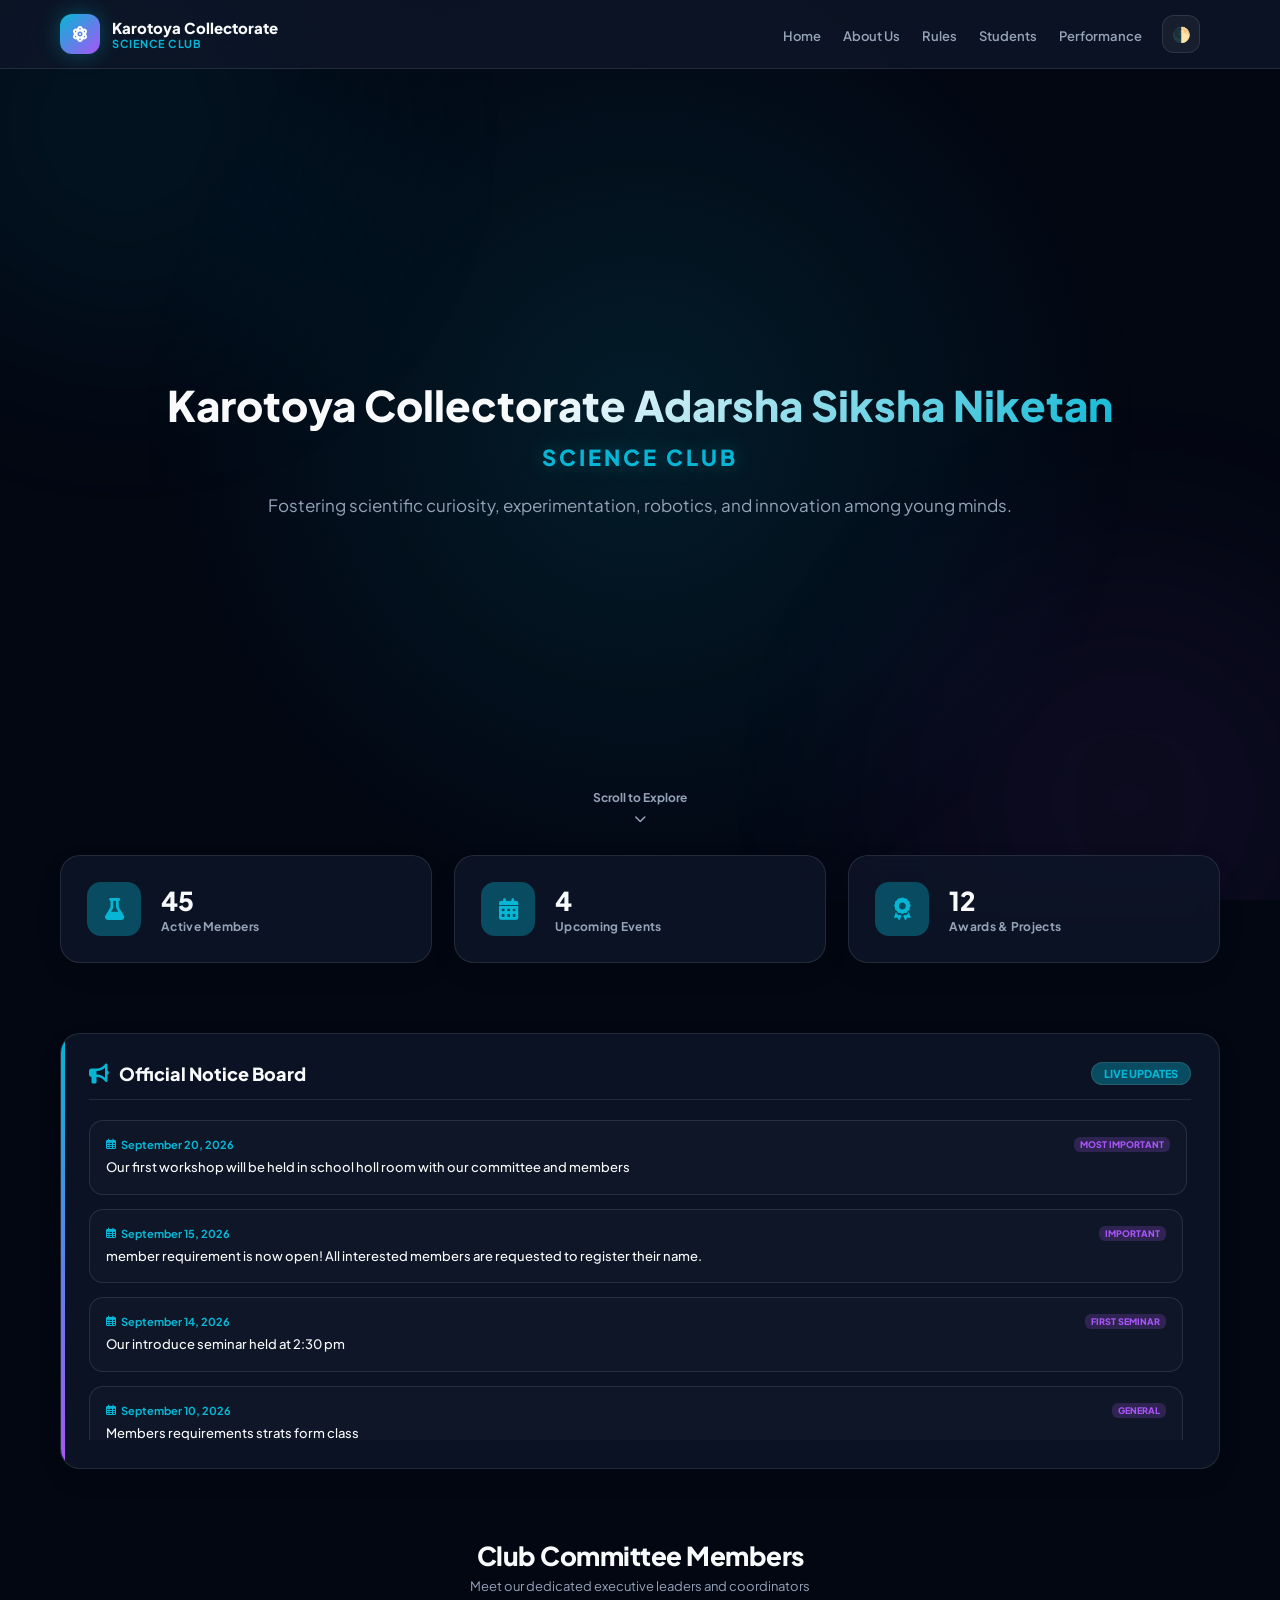
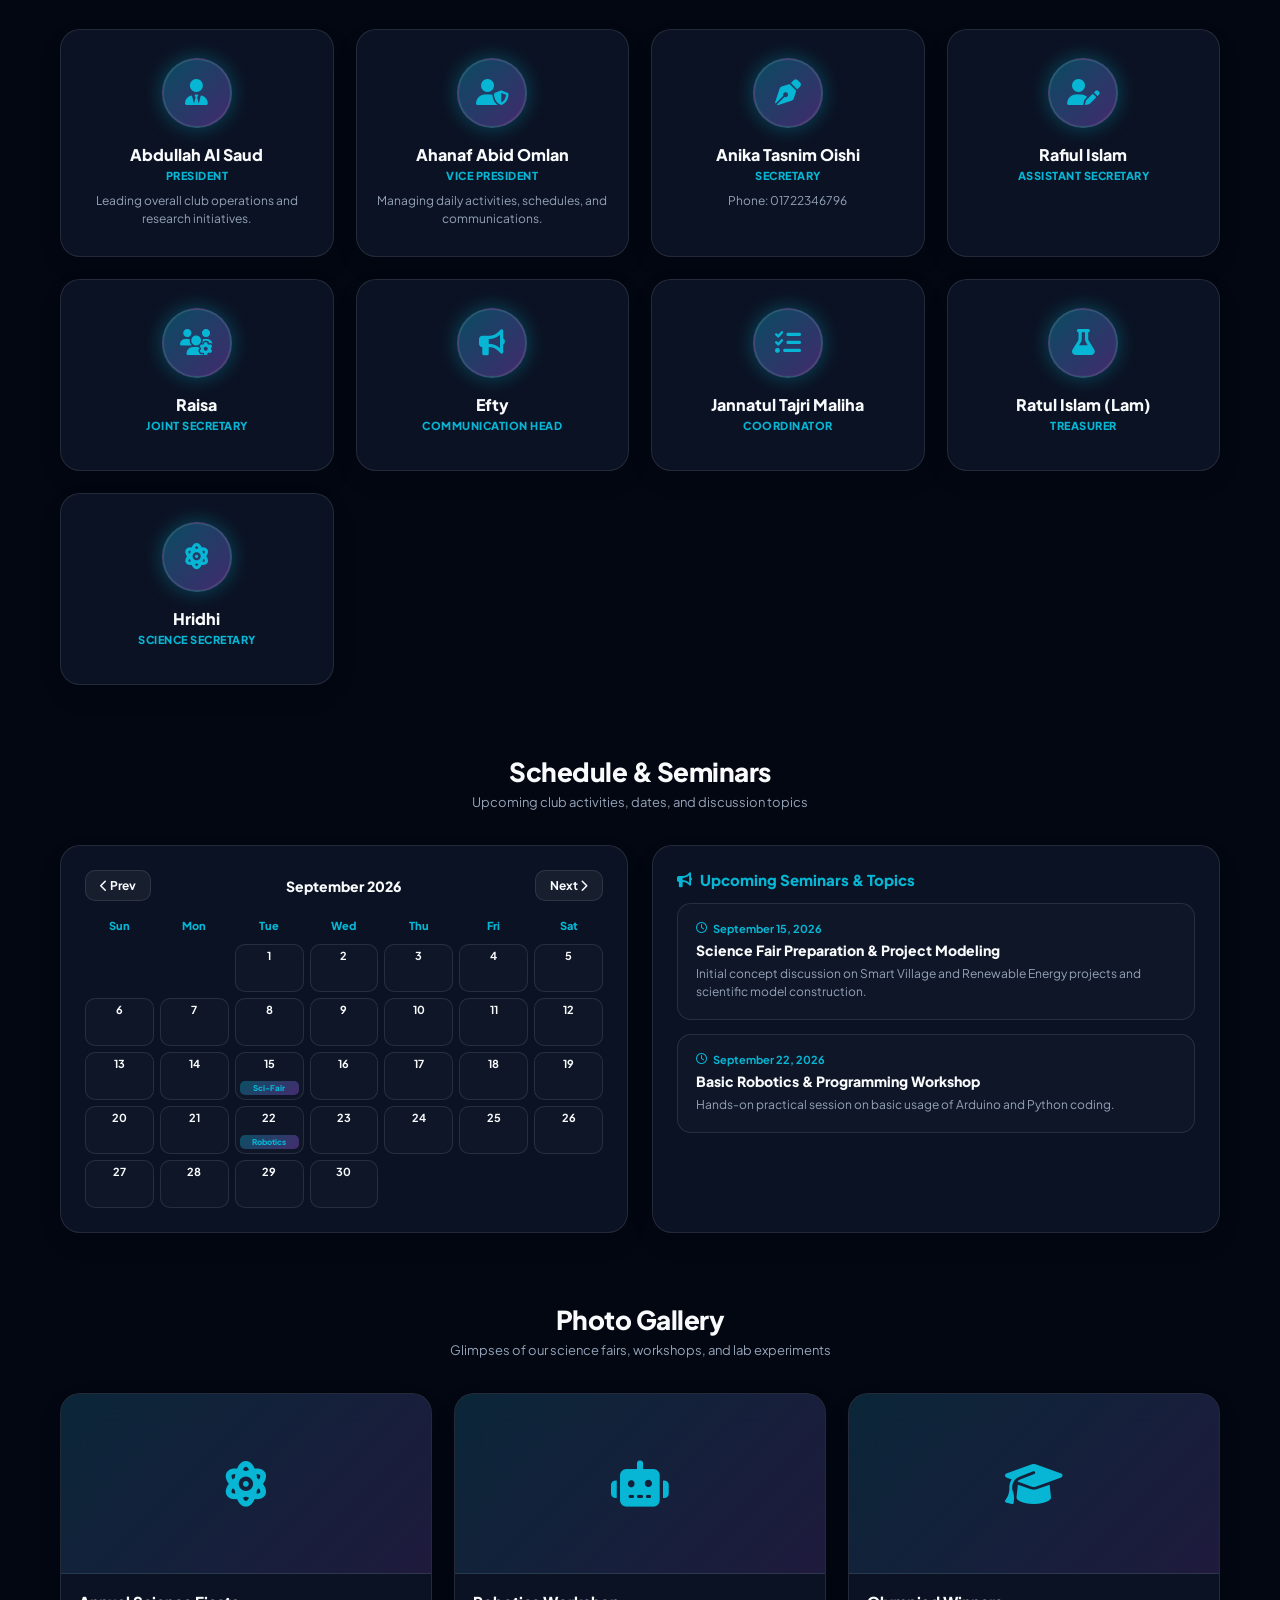
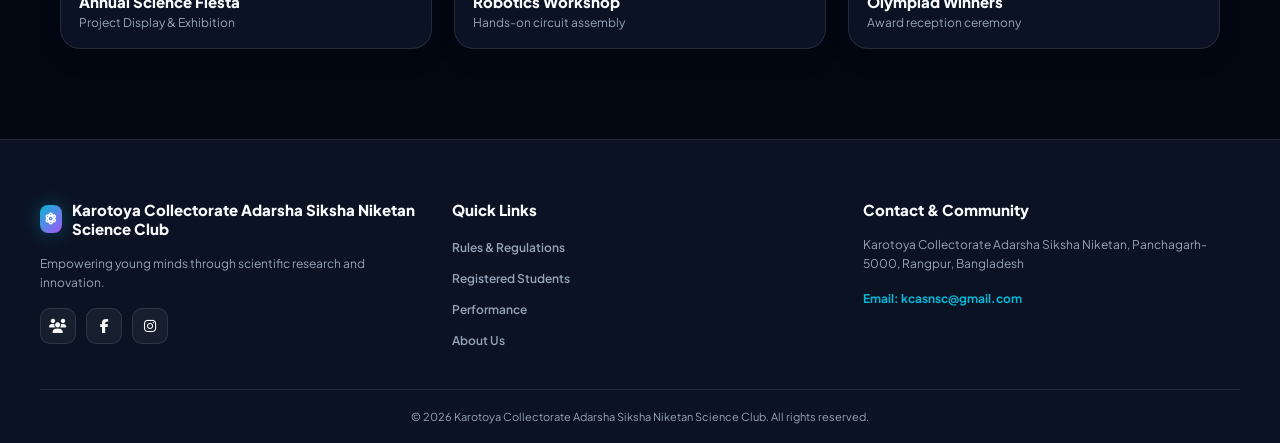
==== commit 579d56c1: "Update index.html" ====
--- a/index.html
+++ b/index.html
@@ -1095,42 +1095,66 @@
 
         <!-- Committee Members Section -->
         <section>
-            <h2 class="section-title">Club Committee Members</h2>
-            <p class="section-subtitle">Meet our dedicated executive leaders and coordinators</p>
-
-            <div class="committee-grid">
-                <div class="committee-card">
-                    <div class="comm-avatar"><i class="fas fa-user-tie"></i></div>
-                    <h4>Abdullah Al Saud</h4>
-                    <span class="role">President</span>
-                    <p>Leading overall club operations and research initiatives.</p>
-                </div>
-                <div class="committee-card">
-                    <div class="comm-avatar"><i class="fas fa-user-shield"></i></div>
-                    <h4>Ahanaf Abid Omlan</h4>
-                    <span class="role">Vice President</span>
-                    <p>Managing daily activities, schedules, and communications.</p>
-                </div>
-                <div class="committee-card">
-                    <div class="comm-avatar"><i class="fas fa-microchip"></i></div>
-                    <h4>Rafiul Islam</h4>
-                    <span class="role">General Secretary</span>
-                    <p>Guiding hardware projects and programming workshops.</p>
-                </div>
-                <div class="committee-card">
-                    <div class="comm-avatar"><i class="fas fa-flask"></i></div>
-                    <h4>Ratul Islam Lam</h4>
-                    <span class="role">Treasurer</span>
-                    <p>Handling club finances, project funds, and inventory.</p>
-                </div>
-                <div class="committee-card">
-                    <div class="comm-avatar"><i class="fas fa-hands-helping"></i></div>
-                    <h4>Efty</h4>
-                    <span class="role">Organizing Secretary</span>
-                    <p>Coordinating science fairs, events, and member enrollment.</p>
-                </div>
-            </div>
-        </section>
+    <h2 class="section-title">Club Committee Members</h2>
+    <p class="section-subtitle">Meet our dedicated executive leaders and coordinators</p>
+
+    <div class="committee-grid">
+        <div class="committee-card">
+            <div class="comm-avatar"><i class="fas fa-user-tie"></i></div>
+            <h4>Abdullah Al Saud</h4>
+            <span class="role">President</span>
+            <p>Leading overall club operations and research initiatives.</p>
+        </div>
+        <div class="committee-card">
+            <div class="comm-avatar"><i class="fas fa-user-shield"></i></div>
+            <h4>Ahanaf Abid Omlan</h4>
+            <span class="role">Vice President</span>
+            <p>Managing daily activities, schedules, and communications.</p>
+        </div>
+        <div class="committee-card">
+            <div class="comm-avatar"><i class="fas fa-pen-nib"></i></div>
+            <h4>Anika Tasnim Oishi</h4>
+            <span class="role">Secretary</span>
+            <p>Phone: 01722346796</p>
+        </div>
+        <div class="committee-card">
+            <div class="comm-avatar"><i class="fas fa-user-edit"></i></div>
+            <h4>Rafiul Islam</h4>
+            <span class="role">Assistant Secretary</span>
+           
+        </div>
+        <div class="committee-card">
+            <div class="comm-avatar"><i class="fas fa-users-cog"></i></div>
+            <h4>Raisa</h4>
+            <span class="role">Joint Secretary</span>
+            
+        </div>
+        <div class="committee-card">
+            <div class="comm-avatar"><i class="fas fa-bullhorn"></i></div>
+            <h4>Efty</h4>
+            <span class="role">Communication Head</span>
+            
+        </div>
+        <div class="committee-card">
+            <div class="comm-avatar"><i class="fas fa-tasks"></i></div>
+            <h4> Jannatul Tajri Maliha</h4>
+            <span class="role">Coordinator</span>
+            
+        </div>
+        <div class="committee-card">
+            <div class="comm-avatar"><i class="fas fa-flask"></i></div>
+            <h4>Ratul Islam (Lam)</h4>
+            <span class="role">Treasurer</span>
+           
+        </div>
+        <div class="committee-card">
+            <div class="comm-avatar"><i class="fas fa-atom"></i></div>
+            <h4>Hridhi</h4>
+            <span class="role">Science Secretary</span>
+            
+        </div>
+    </div>
+</section>
 
         <!-- Calendar & Upcoming Seminars Section -->
         <section>
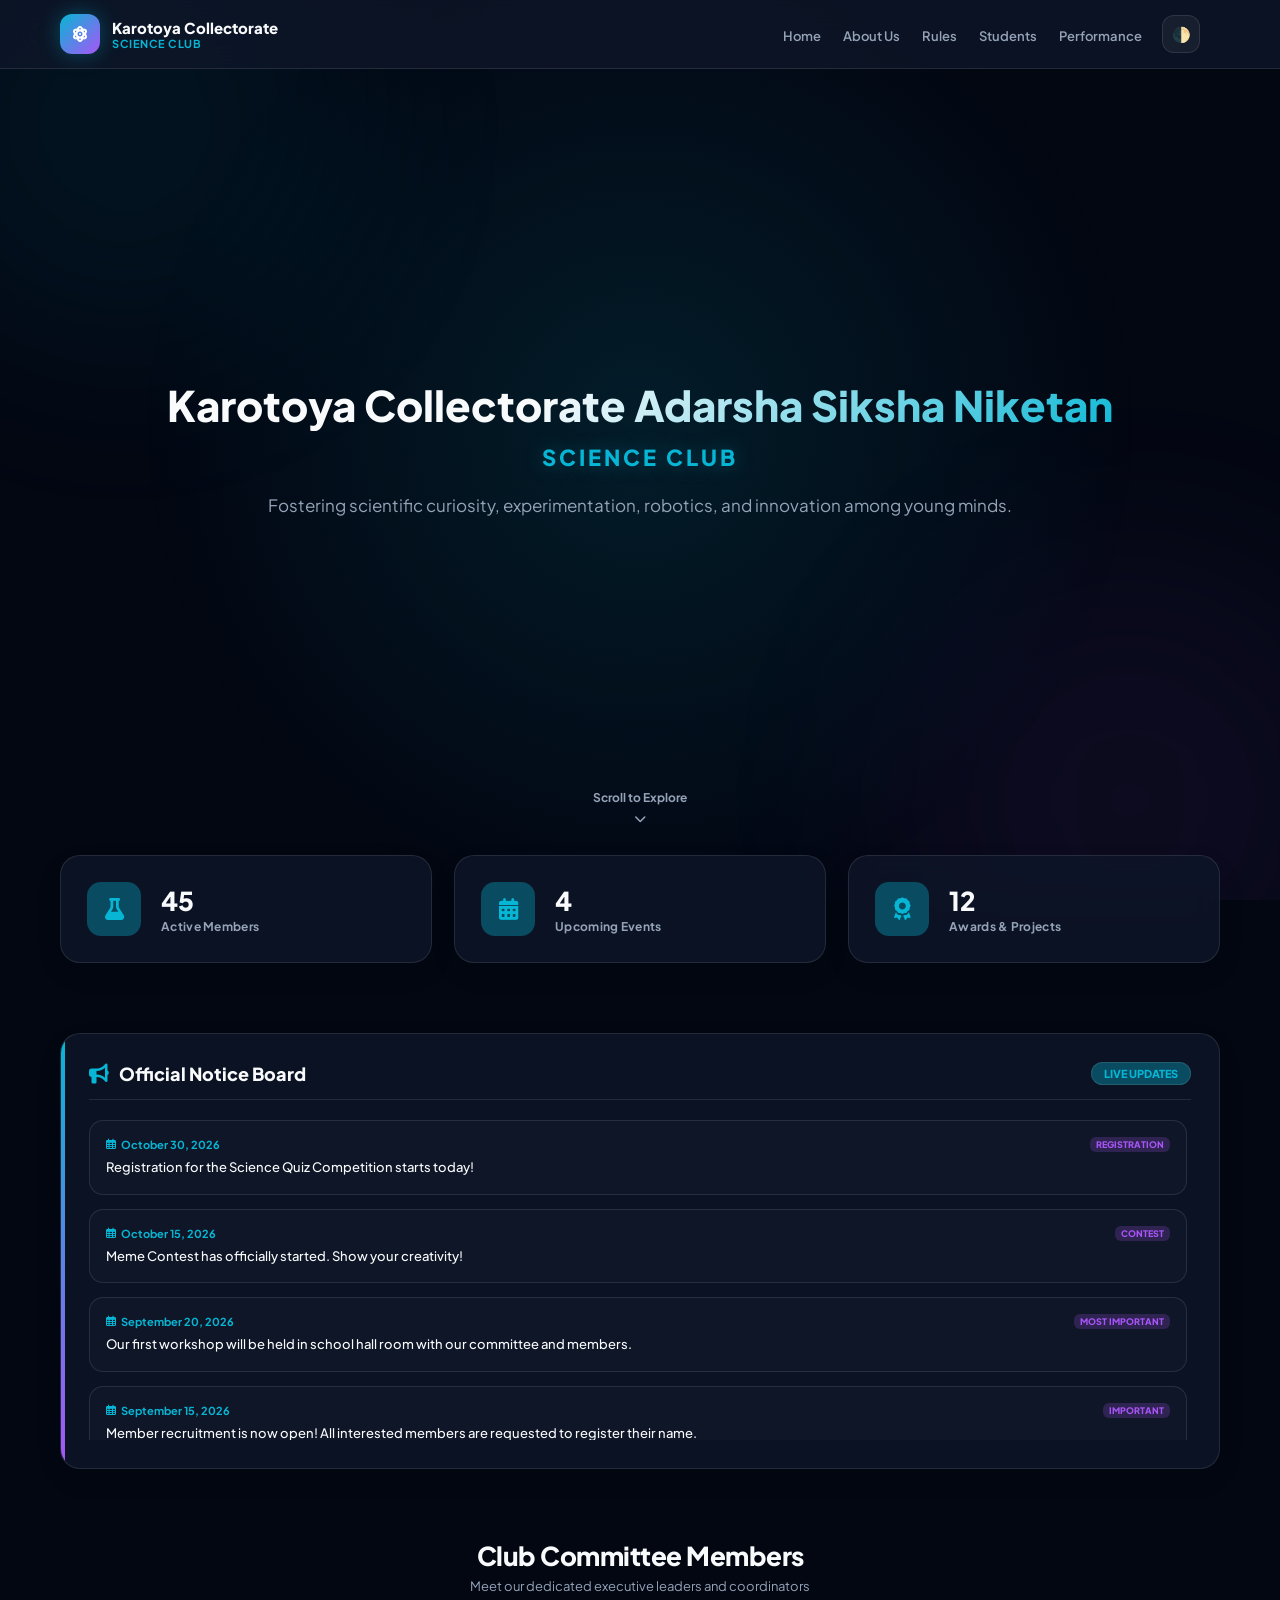
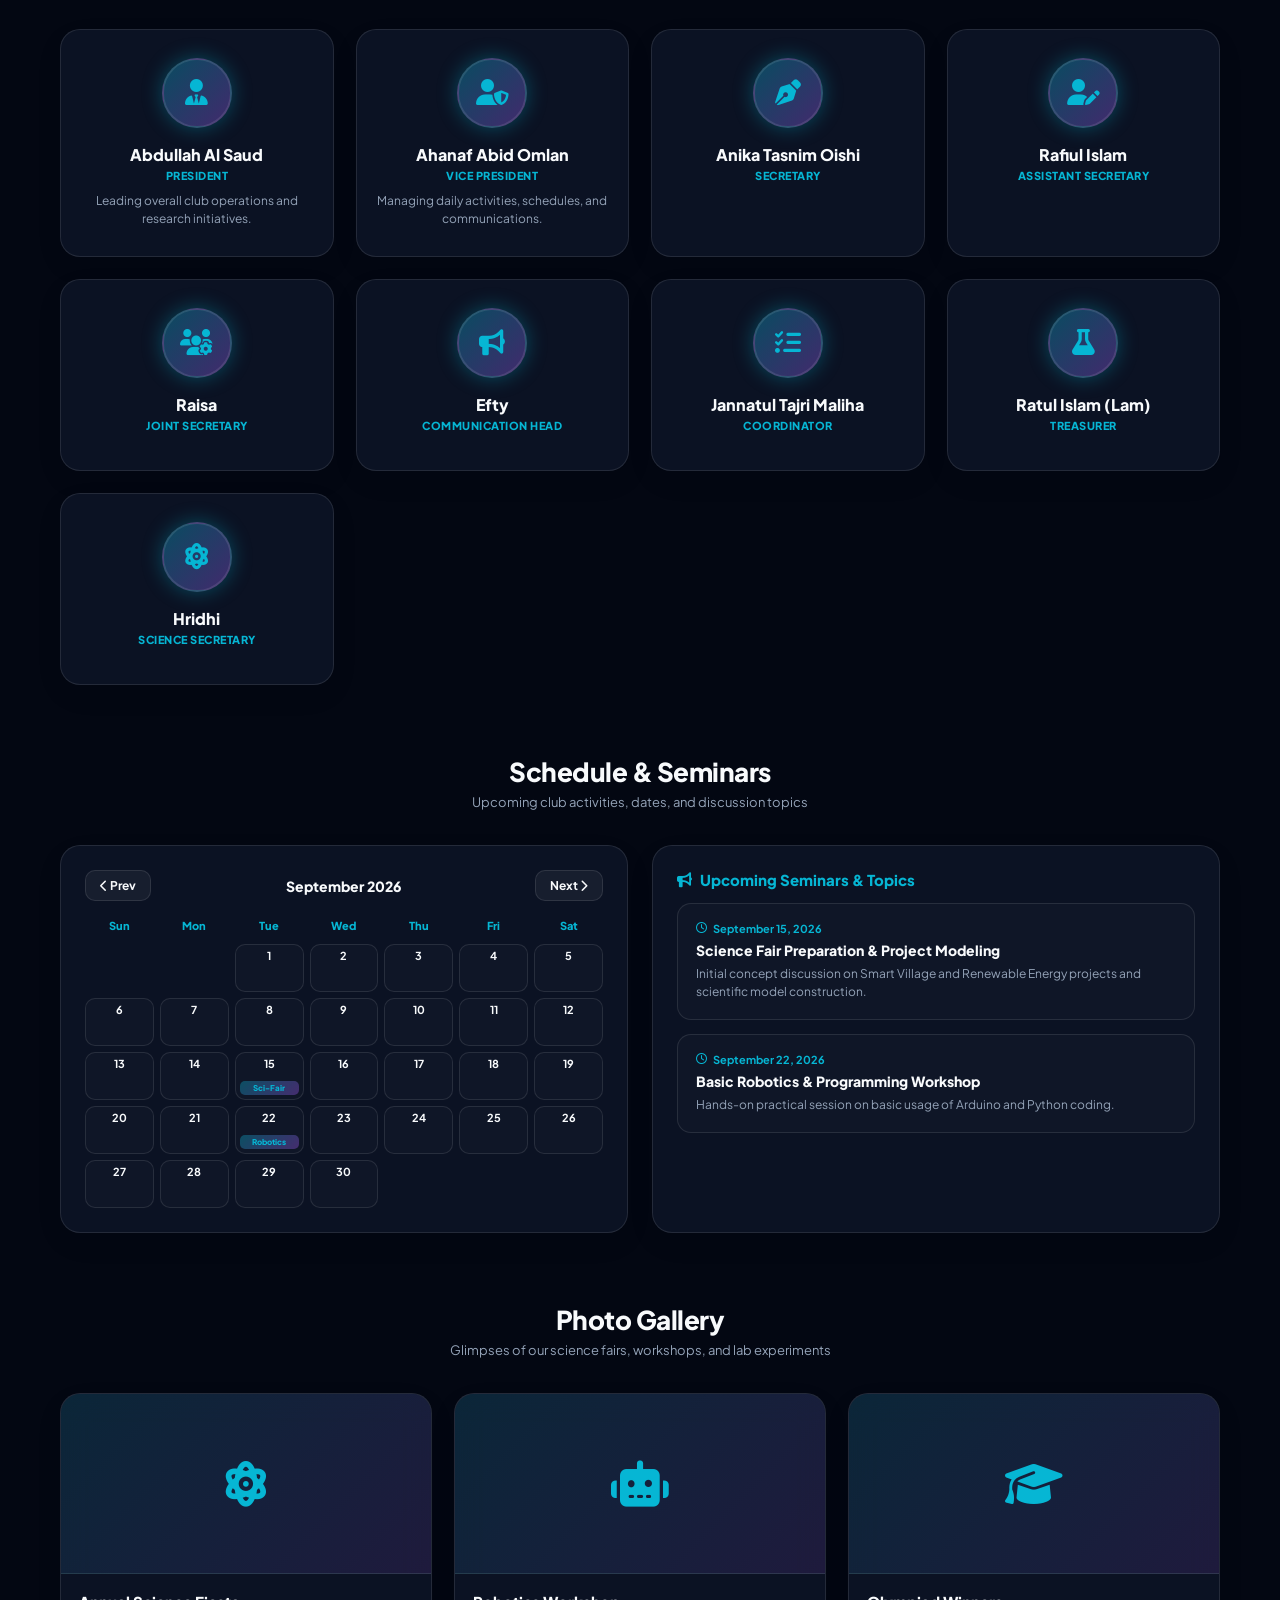
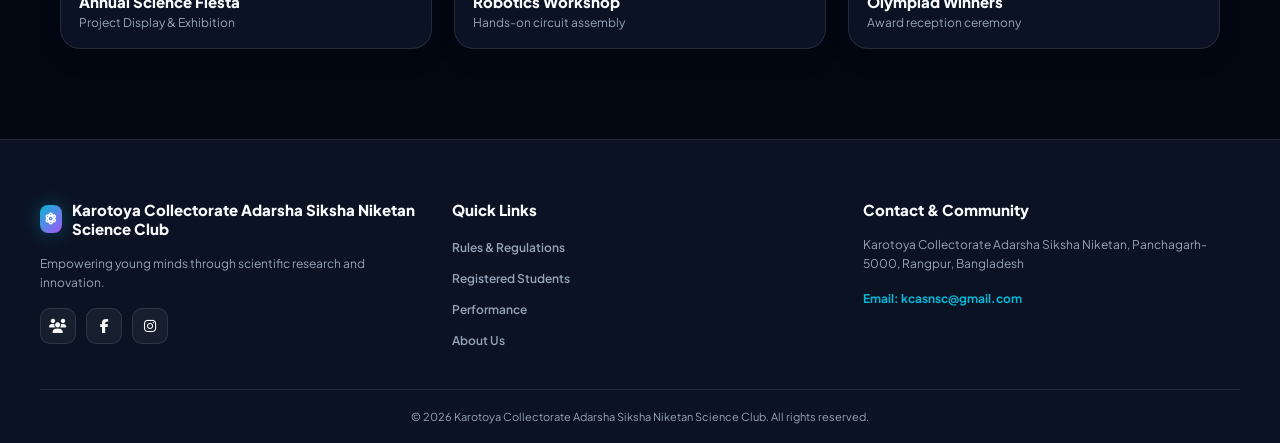
==== commit 62c5b4cf: "Update index.html" ====
--- a/index.html
+++ b/index.html
@@ -1049,49 +1049,68 @@
 
         <!-- Notice Board Section Added Here -->
         <section>
-            <div class="notice-board-container">
-                <div class="notice-header-flex">
-                    <div class="notice-header-title">
-                        <i class="fas fa-bullhorn"></i> Official Notice Board
-                    </div>
-                    <span class="notice-badge">Live Updates</span>
-                </div>
-
-                <div class="notice-list">
-                    <div class="notice-item">
-                        <div class="notice-item-top">
-                            <span class="notice-date"><i class="far fa-calendar-alt"></i> September 20, 2026</span>
-                            <span class="notice-tag-new">Most important</span>
-                        </div>
-                        <p class="notice-text">Our first workshop will be held in school holl room with our committee and members</p>
-                    </div>
-                <div class="notice-list">
-                    <div class="notice-item">
-                        <div class="notice-item-top">
-                            <span class="notice-date"><i class="far fa-calendar-alt"></i> September 15, 2026</span>
-                            <span class="notice-tag-new">Important</span>
-                        </div>
-                        <p class="notice-text"> member requirement is now open! All interested members are requested to register their name.</p>
-                    </div>
-
-                    <div class="notice-item">
-                        <div class="notice-item-top">
-                            <span class="notice-date"><i class="far fa-calendar-alt"></i> September 14, 2026</span>
-                            <span class="notice-tag-new">First Seminar</span>
-                        </div>
-                        <p class="notice-text">Our introduce seminar held at 2:30 pm</p>
-                    </div>
-
-                    <div class="notice-item">
-                        <div class="notice-item-top">
-                            <span class="notice-date"><i class="far fa-calendar-alt"></i> September 10, 2026</span>
-                            <span class="notice-tag-new">General</span>
-                        </div>
-                        <p class="notice-text">Members requirements strats form class</p>
-                    </div>
-                </div>
+    <div class="notice-board-container">
+        <div class="notice-header-flex">
+            <div class="notice-header-title">
+                <i class="fas fa-bullhorn"></i> Official Notice Board
             </div>
-        </section>
+            <span class="notice-badge">Live Updates</span>
+        </div>
+
+        <div class="notice-list">
+            <!-- New Notice 1 -->
+            <div class="notice-item">
+                <div class="notice-item-top">
+                    <span class="notice-date"><i class="far fa-calendar-alt"></i> October 30, 2026</span>
+                    <span class="notice-tag-new">Registration</span>
+                </div>
+                <p class="notice-text">Registration for the Science Quiz Competition starts today!</p>
+            </div>
+
+            <!-- New Notice 2 -->
+            <div class="notice-item">
+                <div class="notice-item-top">
+                    <span class="notice-date"><i class="far fa-calendar-alt"></i> October 15, 2026</span>
+                    <span class="notice-tag-new">Contest</span>
+                </div>
+                <p class="notice-text">Meme Contest has officially started. Show your creativity!</p>
+            </div>
+
+            <!-- Previous Notices -->
+            <div class="notice-item">
+                <div class="notice-item-top">
+                    <span class="notice-date"><i class="far fa-calendar-alt"></i> September 20, 2026</span>
+                    <span class="notice-tag-new">Most important</span>
+                </div>
+                <p class="notice-text">Our first workshop will be held in school hall room with our committee and members.</p>
+            </div>
+
+            <div class="notice-item">
+                <div class="notice-item-top">
+                    <span class="notice-date"><i class="far fa-calendar-alt"></i> September 15, 2026</span>
+                    <span class="notice-tag-new">Important</span>
+                </div>
+                <p class="notice-text">Member recruitment is now open! All interested members are requested to register their name.</p>
+            </div>
+
+            <div class="notice-item">
+                <div class="notice-item-top">
+                    <span class="notice-date"><i class="far fa-calendar-alt"></i> September 14, 2026</span>
+                    <span class="notice-tag-new">First Seminar</span>
+                </div>
+                <p class="notice-text">Our introductory seminar will be held at 2:30 pm.</p>
+            </div>
+
+            <div class="notice-item">
+                <div class="notice-item-top">
+                    <span class="notice-date"><i class="far fa-calendar-alt"></i> September 10, 2026</span>
+                    <span class="notice-tag-new">General</span>
+                </div>
+                <p class="notice-text">Member recruitment starts from class.</p>
+            </div>
+        </div>
+    </div>
+</section>
 
         <!-- Committee Members Section -->
         <section>
@@ -1115,7 +1134,7 @@
             <div class="comm-avatar"><i class="fas fa-pen-nib"></i></div>
             <h4>Anika Tasnim Oishi</h4>
             <span class="role">Secretary</span>
-            <p>Phone: 01722346796</p>
+            
         </div>
         <div class="committee-card">
             <div class="comm-avatar"><i class="fas fa-user-edit"></i></div>
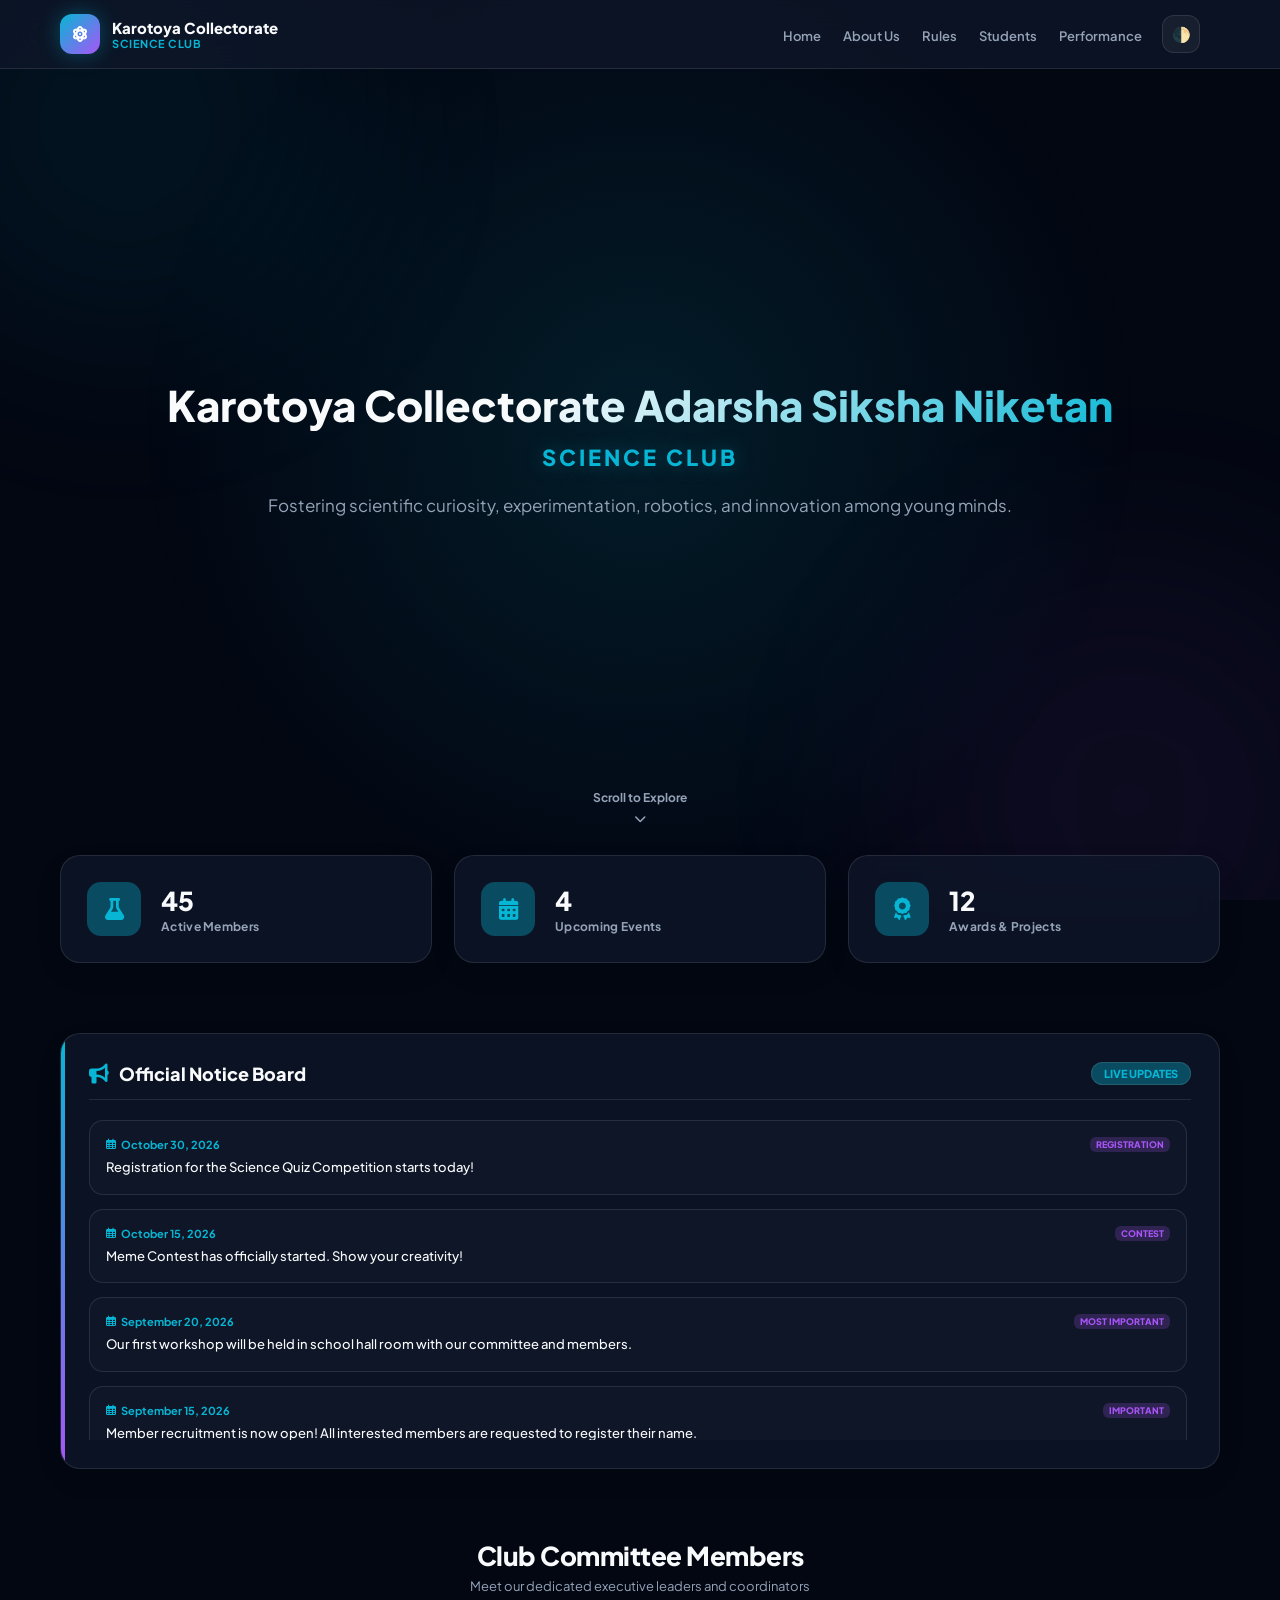
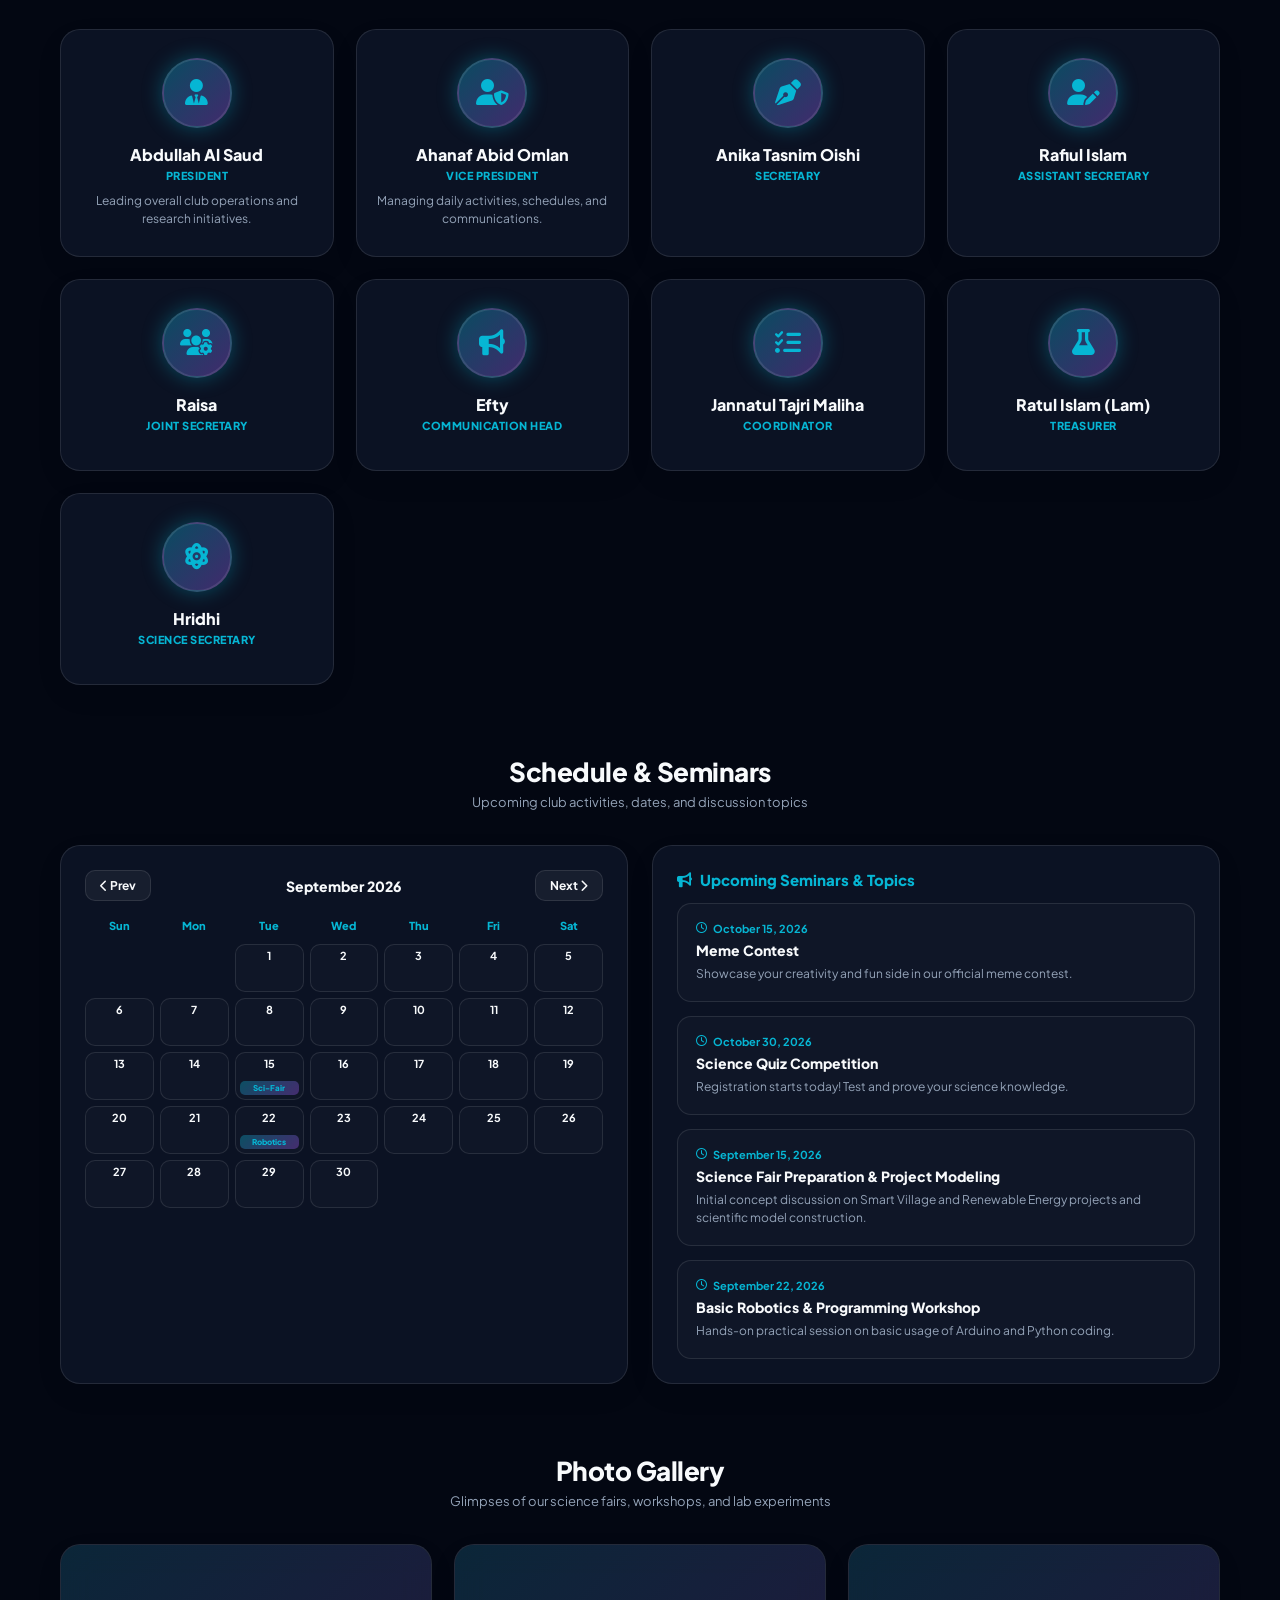
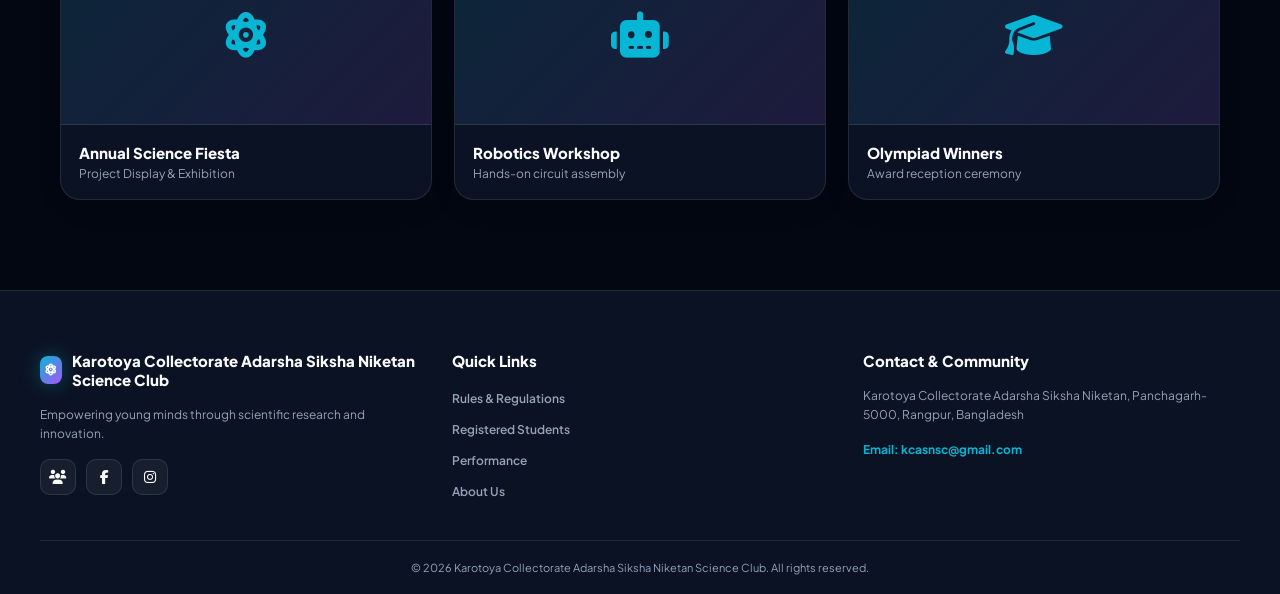
==== commit 14f9673b: "Update index.html" ====
--- a/index.html
+++ b/index.html
@@ -1186,7 +1186,7 @@
                 <div class="calendar-container">
                     <div class="calendar-header">
                         <button class="cal-nav-btn" onclick="changeMonth(-1)"><i class="fas fa-chevron-left"></i> Prev</button>
-                        <h3 id="calMonthYearTitle" style="font-size: 14px; font-weight: 800;">September 2026</h3>
+                        <h3 id="calMonthYearTitle" style="font-size: 14px; font-weight: 800;">October 2026</h3>
                         <button class="cal-nav-btn" onclick="changeMonth(1)">Next <i class="fas fa-chevron-right"></i></button>
                     </div>
                     <div class="calendar-grid">
@@ -1202,23 +1202,38 @@
                 </div>
 
                 <!-- Upcoming Seminars Topics -->
-                <div class="seminar-container">
-                    <h3 style="margin: 0 0 14px 0; color: var(--primary); font-size: 15px; font-weight: 800; display: flex; align-items: center; gap: 8px;">
-                        <i class="fas fa-bullhorn"></i> Upcoming Seminars & Topics
-                    </h3>
-
-                    <div class="seminar-card">
-                        <div class="seminar-date" id="displaySemDate1"><i class="far fa-clock"></i> September 14, 2026</div>
-                        <h4 class="seminar-title" id="displaySemTitle1">Staring the journey</h4>
-                        <p class="seminar-desc" id="displaySemDesc1">Initial concept discussion about club.</p>
-                    </div>
-
-                    <div class="seminar-card">
-                        <div class="seminar-date" id="displaySemDate2"><i class="far fa-clock"></i> September 20, 2026</div>
-                        <h4 class="seminar-title" id="displaySemTitle2">Basic science Workshop</h4>
-                        <p class="seminar-desc" id="displaySemDesc2">Hands-on practical session on basic usage </p>
-                    </div>
-                </div>
+               <div class="seminar-container">
+    <h3 style="margin: 0 0 14px 0; color: var(--primary); font-size: 15px; font-weight: 800; display: flex; align-items: center; gap: 8px;">
+        <i class="fas fa-bullhorn"></i> Upcoming Seminars & Topics
+    </h3>
+
+    <!-- New Event 1 -->
+    <div class="seminar-card">
+        <div class="seminar-date" id="displaySemDate3"><i class="far fa-clock"></i> October 15, 2026</div>
+        <h4 class="seminar-title" id="displaySemTitle3">Meme Contest</h4>
+        <p class="seminar-desc" id="displaySemDesc3">Showcase your creativity and fun side in our official meme contest.</p>
+    </div>
+
+    <!-- New Event 2 -->
+    <div class="seminar-card">
+        <div class="seminar-date" id="displaySemDate4"><i class="far fa-clock"></i> October 30, 2026</div>
+        <h4 class="seminar-title" id="displaySemTitle4">Science Quiz Competition</h4>
+        <p class="seminar-desc" id="displaySemDesc4">Registration starts today! Test and prove your science knowledge.</p>
+    </div>
+
+    <!-- Previous Events -->
+    <div class="seminar-card">
+        <div class="seminar-date" id="displaySemDate1"><i class="far fa-clock"></i> September 14, 2026</div>
+        <h4 class="seminar-title" id="displaySemTitle1">Starting the journey</h4>
+        <p class="seminar-desc" id="displaySemDesc1">Initial concept discussion about club.</p>
+    </div>
+
+    <div class="seminar-card">
+        <div class="seminar-date" id="displaySemDate2"><i class="far fa-clock"></i> September 20, 2026</div>
+        <h4 class="seminar-title" id="displaySemTitle2">Basic Science Workshop</h4>
+        <p class="seminar-desc" id="displaySemDesc2">Hands-on practical session on basic usage.</p>
+    </div>
+</div>
 
             </div>
         </section>
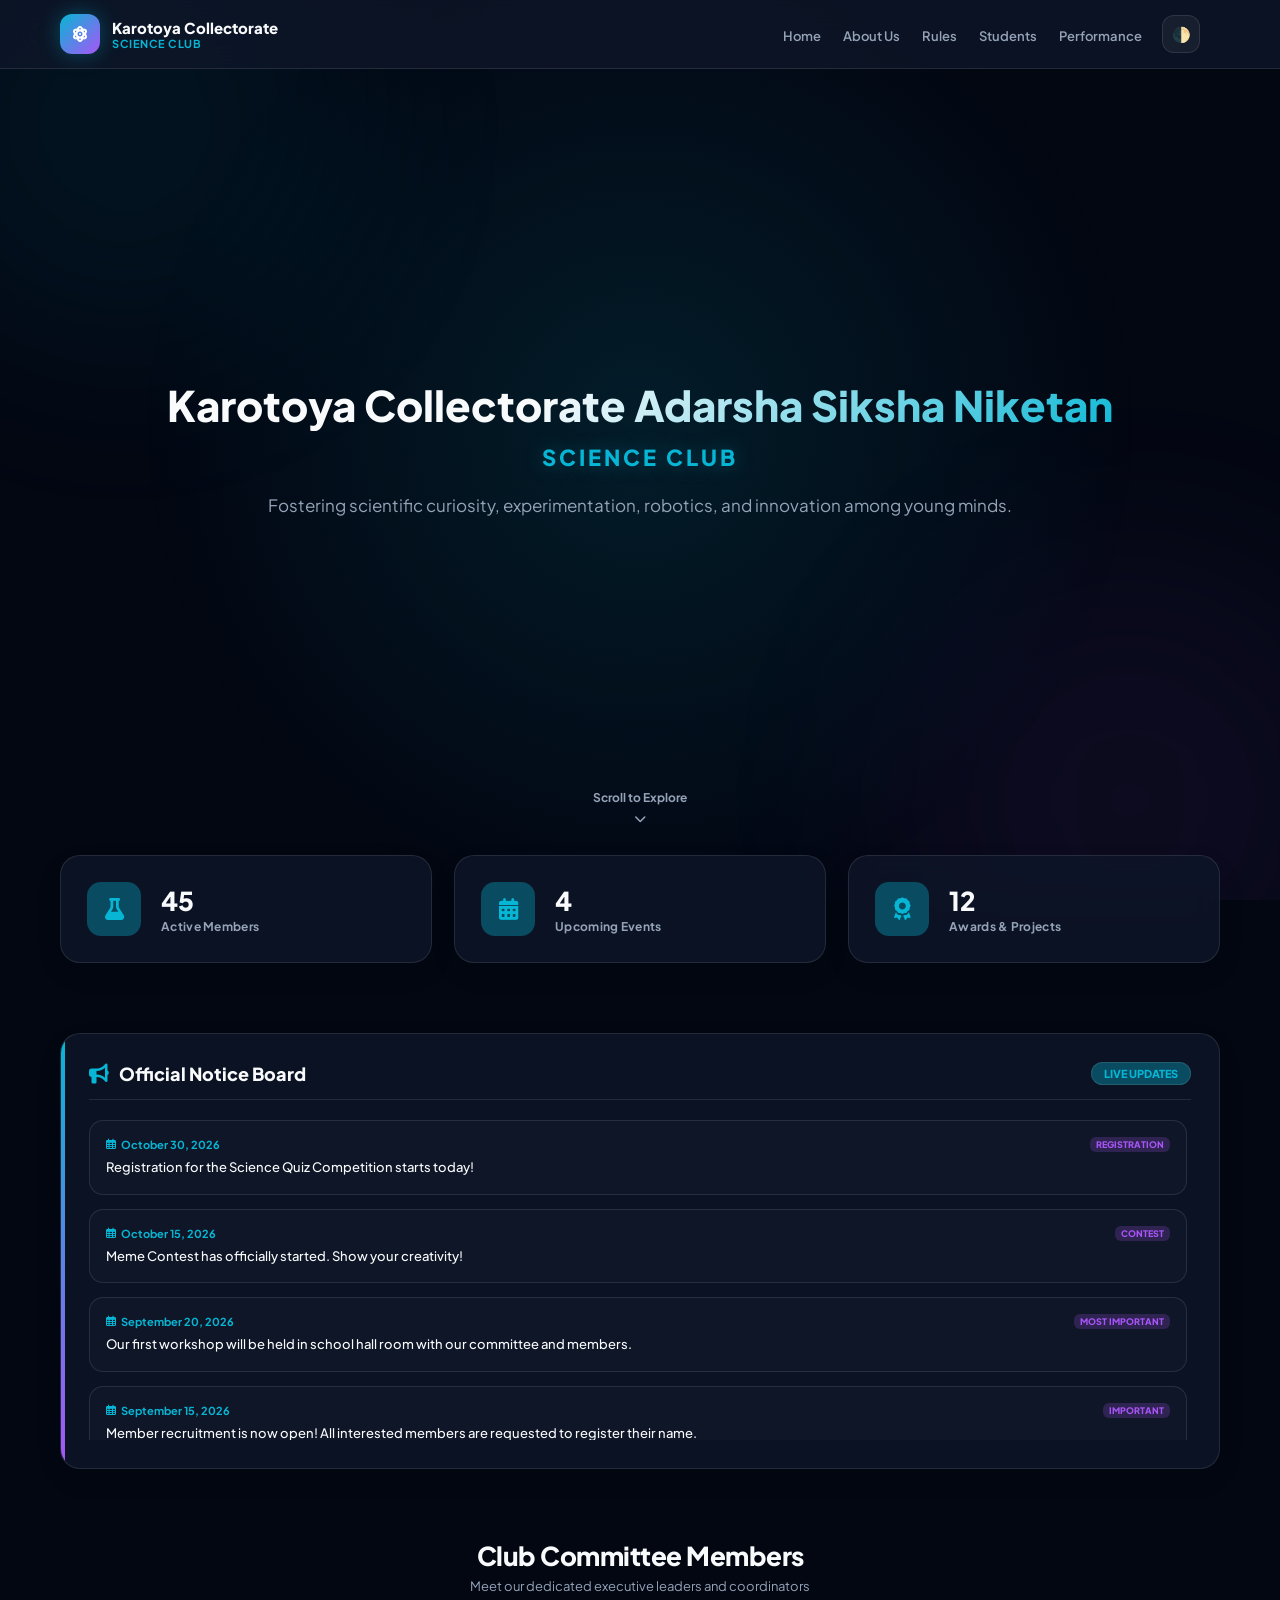
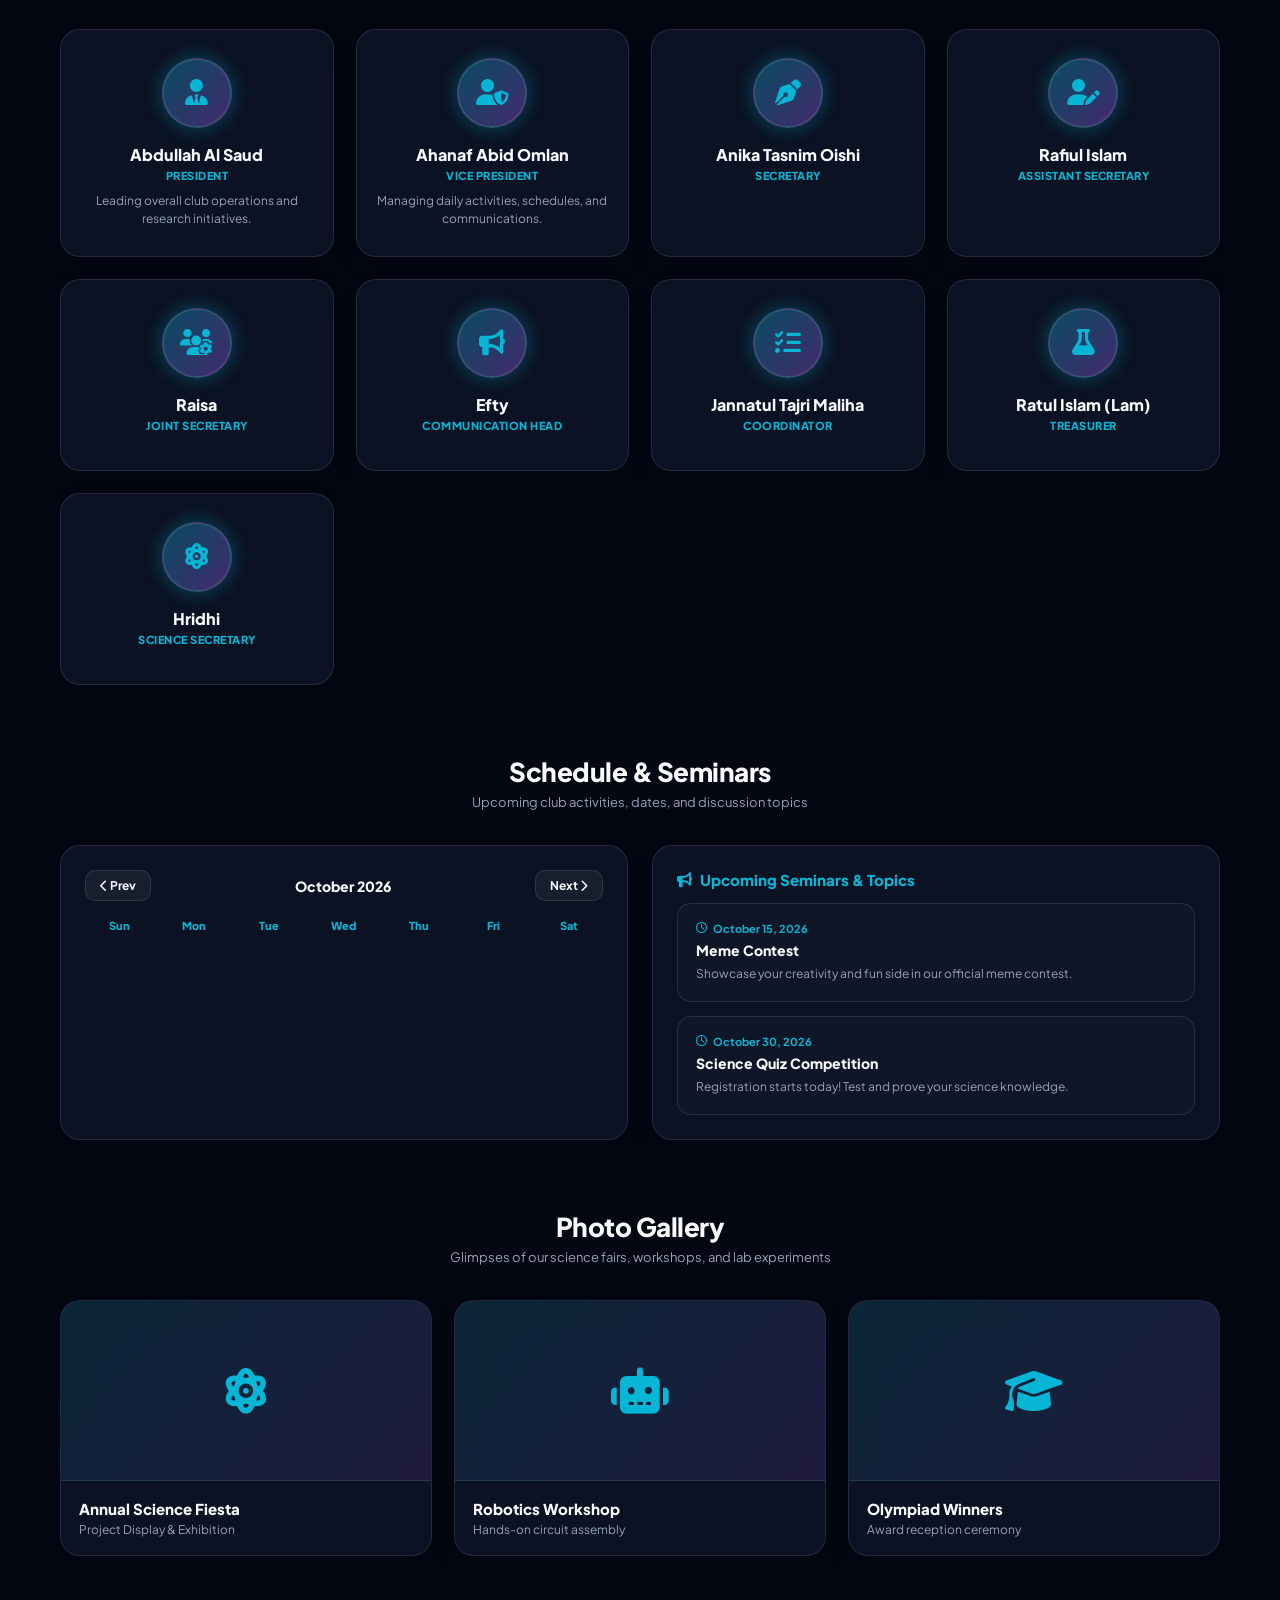
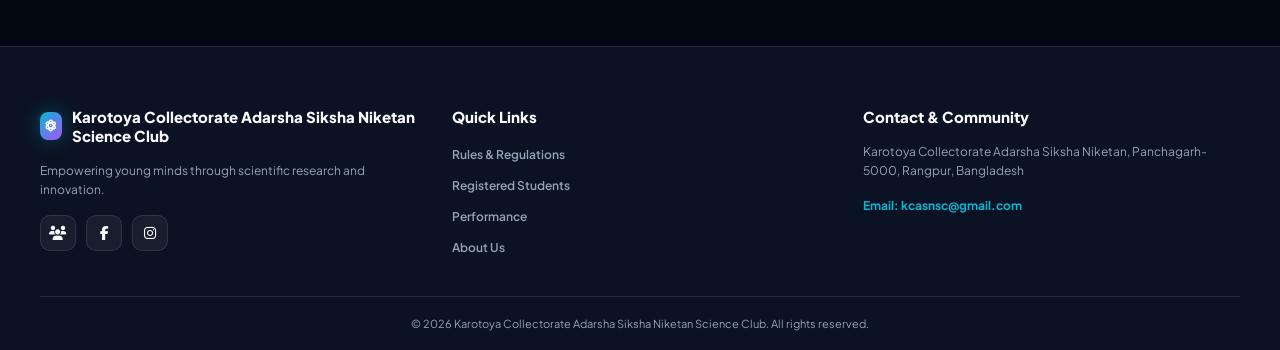
==== commit 6184f46b: "Update index.html" ====
--- a/index.html
+++ b/index.html
@@ -1220,19 +1220,6 @@
         <h4 class="seminar-title" id="displaySemTitle4">Science Quiz Competition</h4>
         <p class="seminar-desc" id="displaySemDesc4">Registration starts today! Test and prove your science knowledge.</p>
     </div>
-
-    <!-- Previous Events -->
-    <div class="seminar-card">
-        <div class="seminar-date" id="displaySemDate1"><i class="far fa-clock"></i> September 14, 2026</div>
-        <h4 class="seminar-title" id="displaySemTitle1">Starting the journey</h4>
-        <p class="seminar-desc" id="displaySemDesc1">Initial concept discussion about club.</p>
-    </div>
-
-    <div class="seminar-card">
-        <div class="seminar-date" id="displaySemDate2"><i class="far fa-clock"></i> September 20, 2026</div>
-        <h4 class="seminar-title" id="displaySemTitle2">Basic Science Workshop</h4>
-        <p class="seminar-desc" id="displaySemDesc2">Hands-on practical session on basic usage.</p>
-    </div>
 </div>
 
             </div>
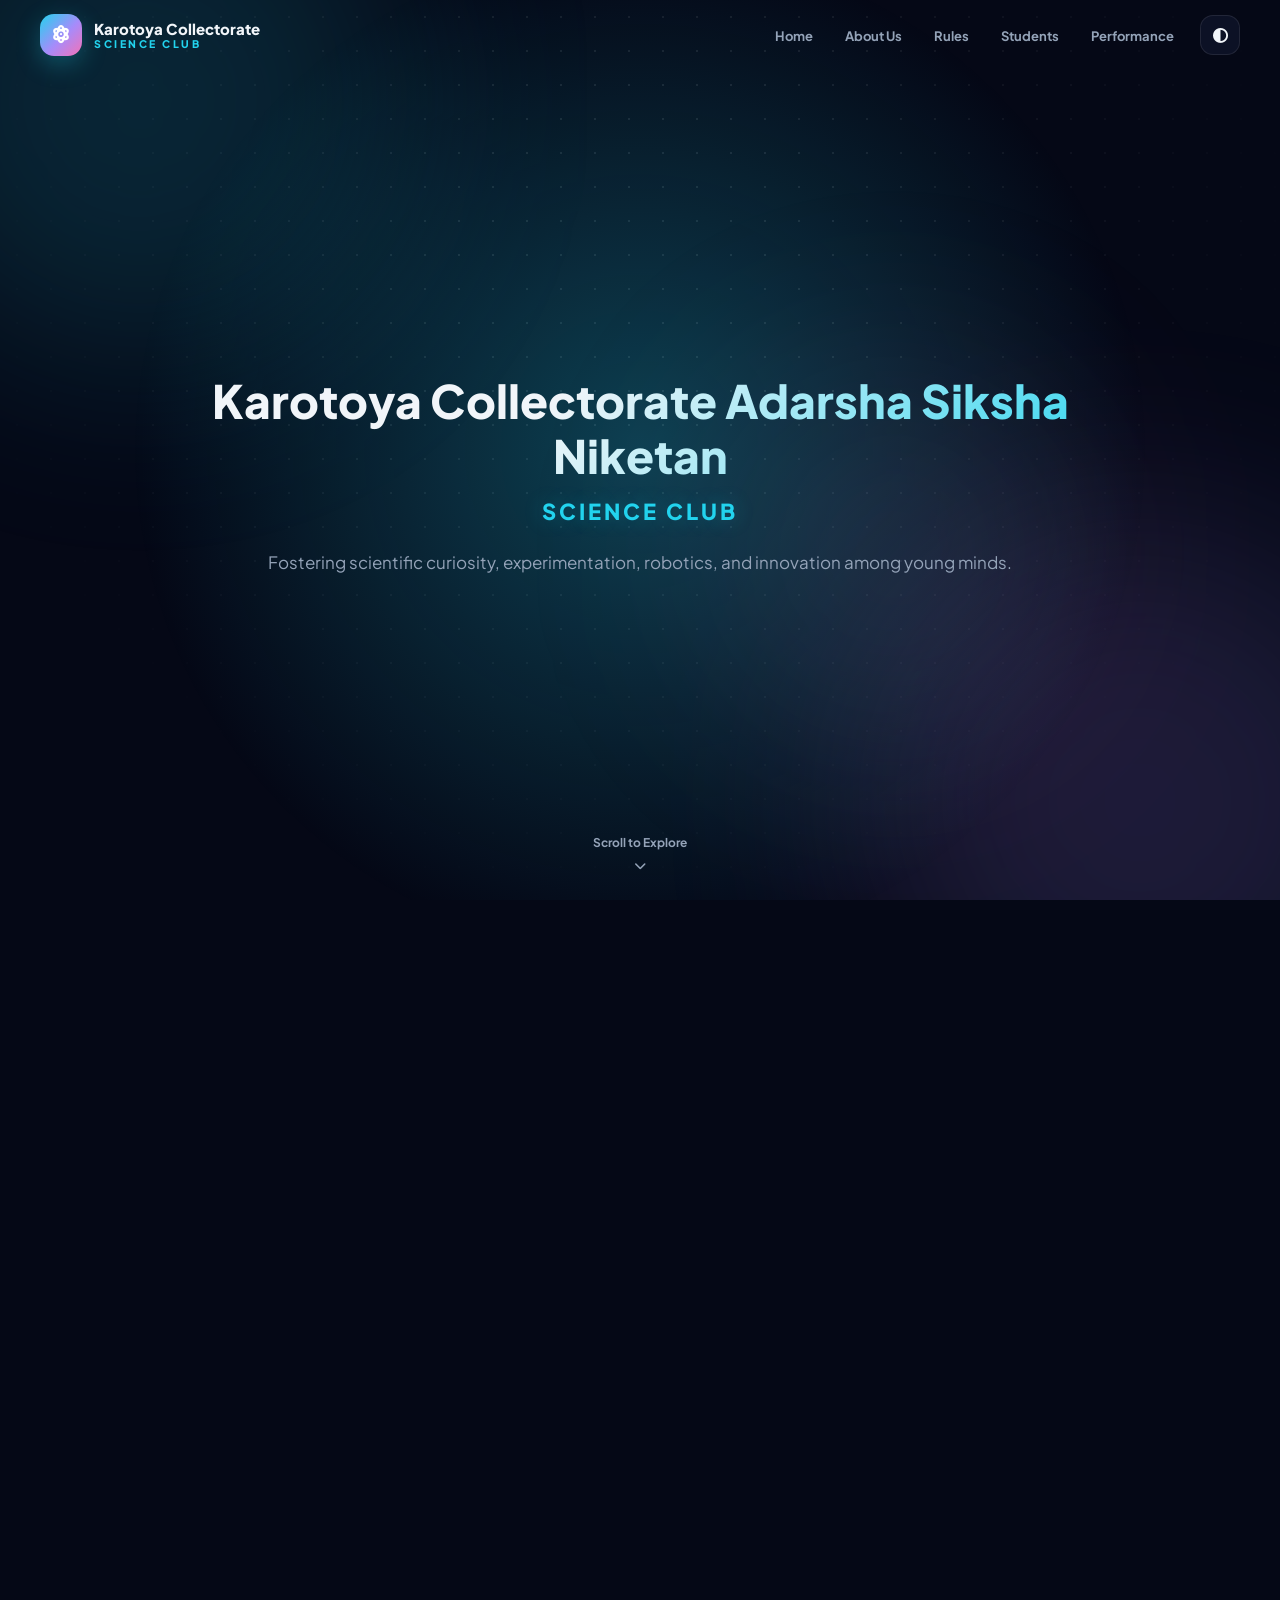
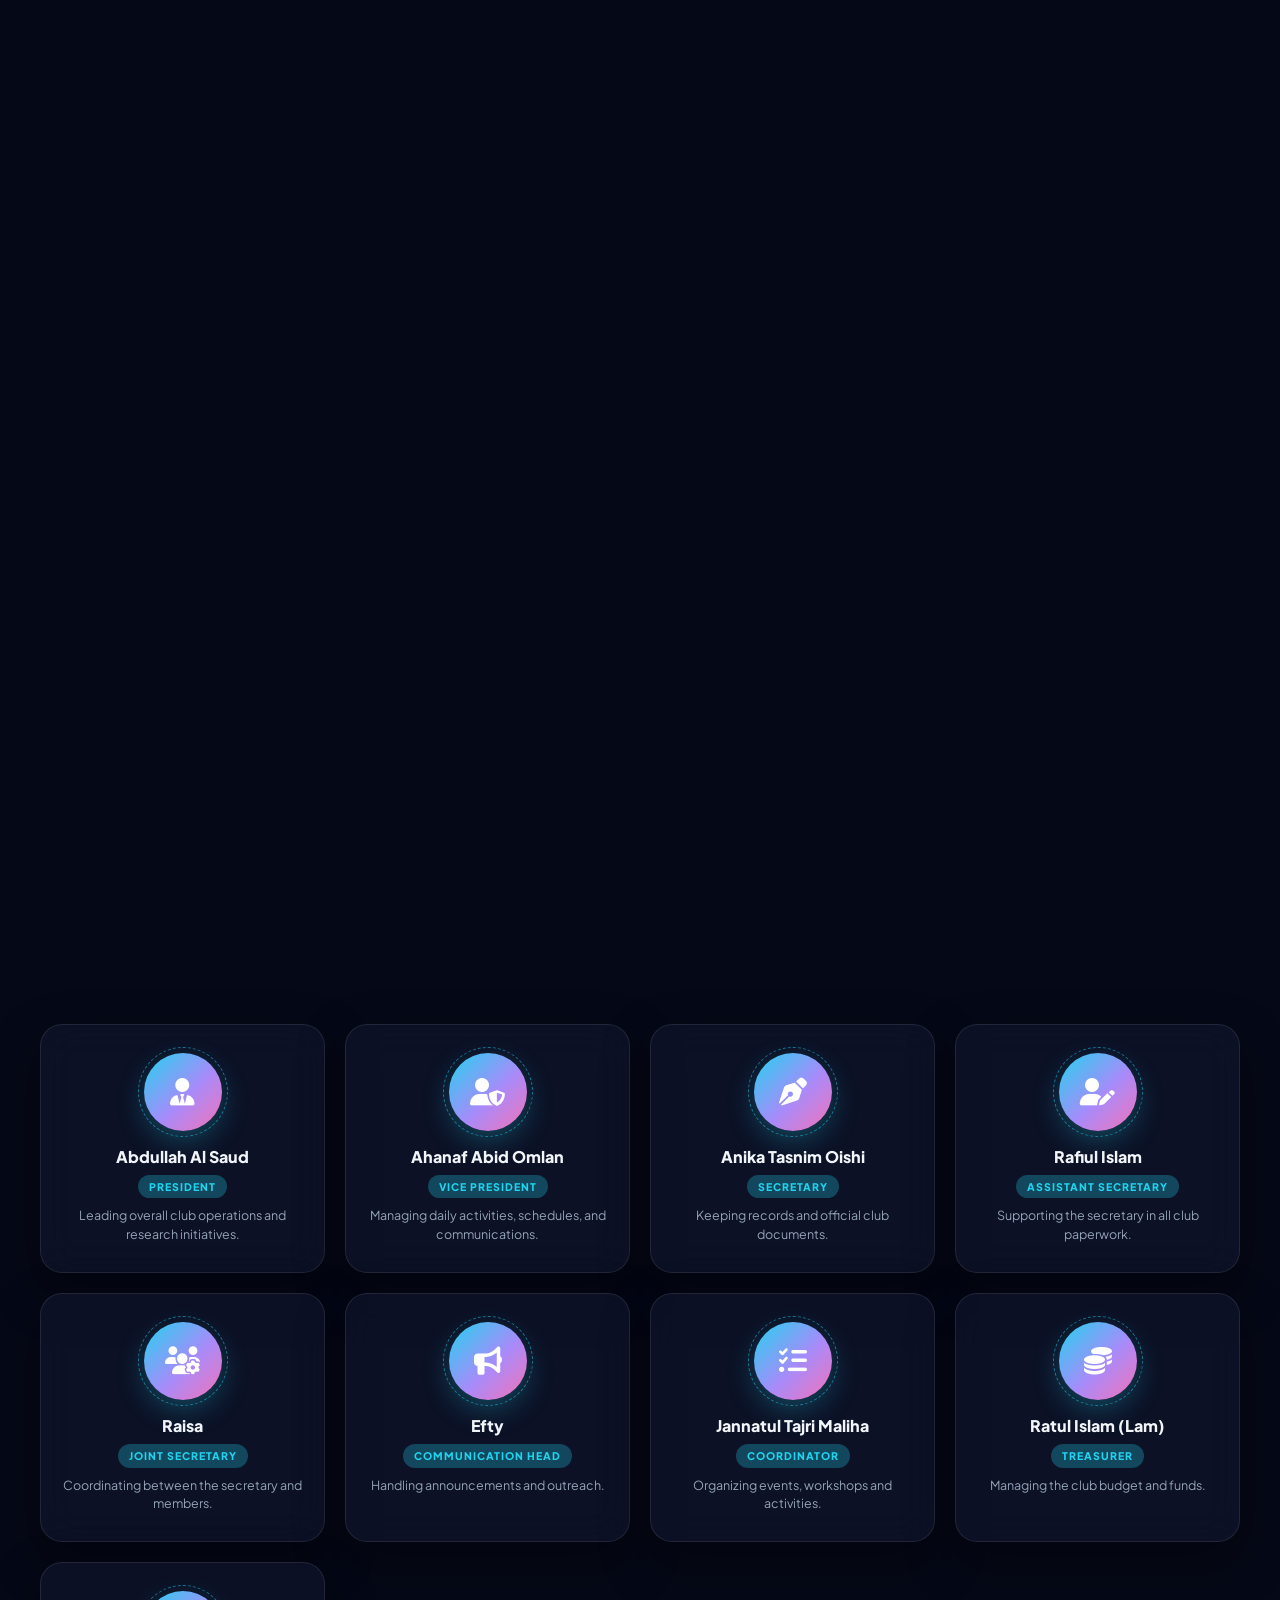
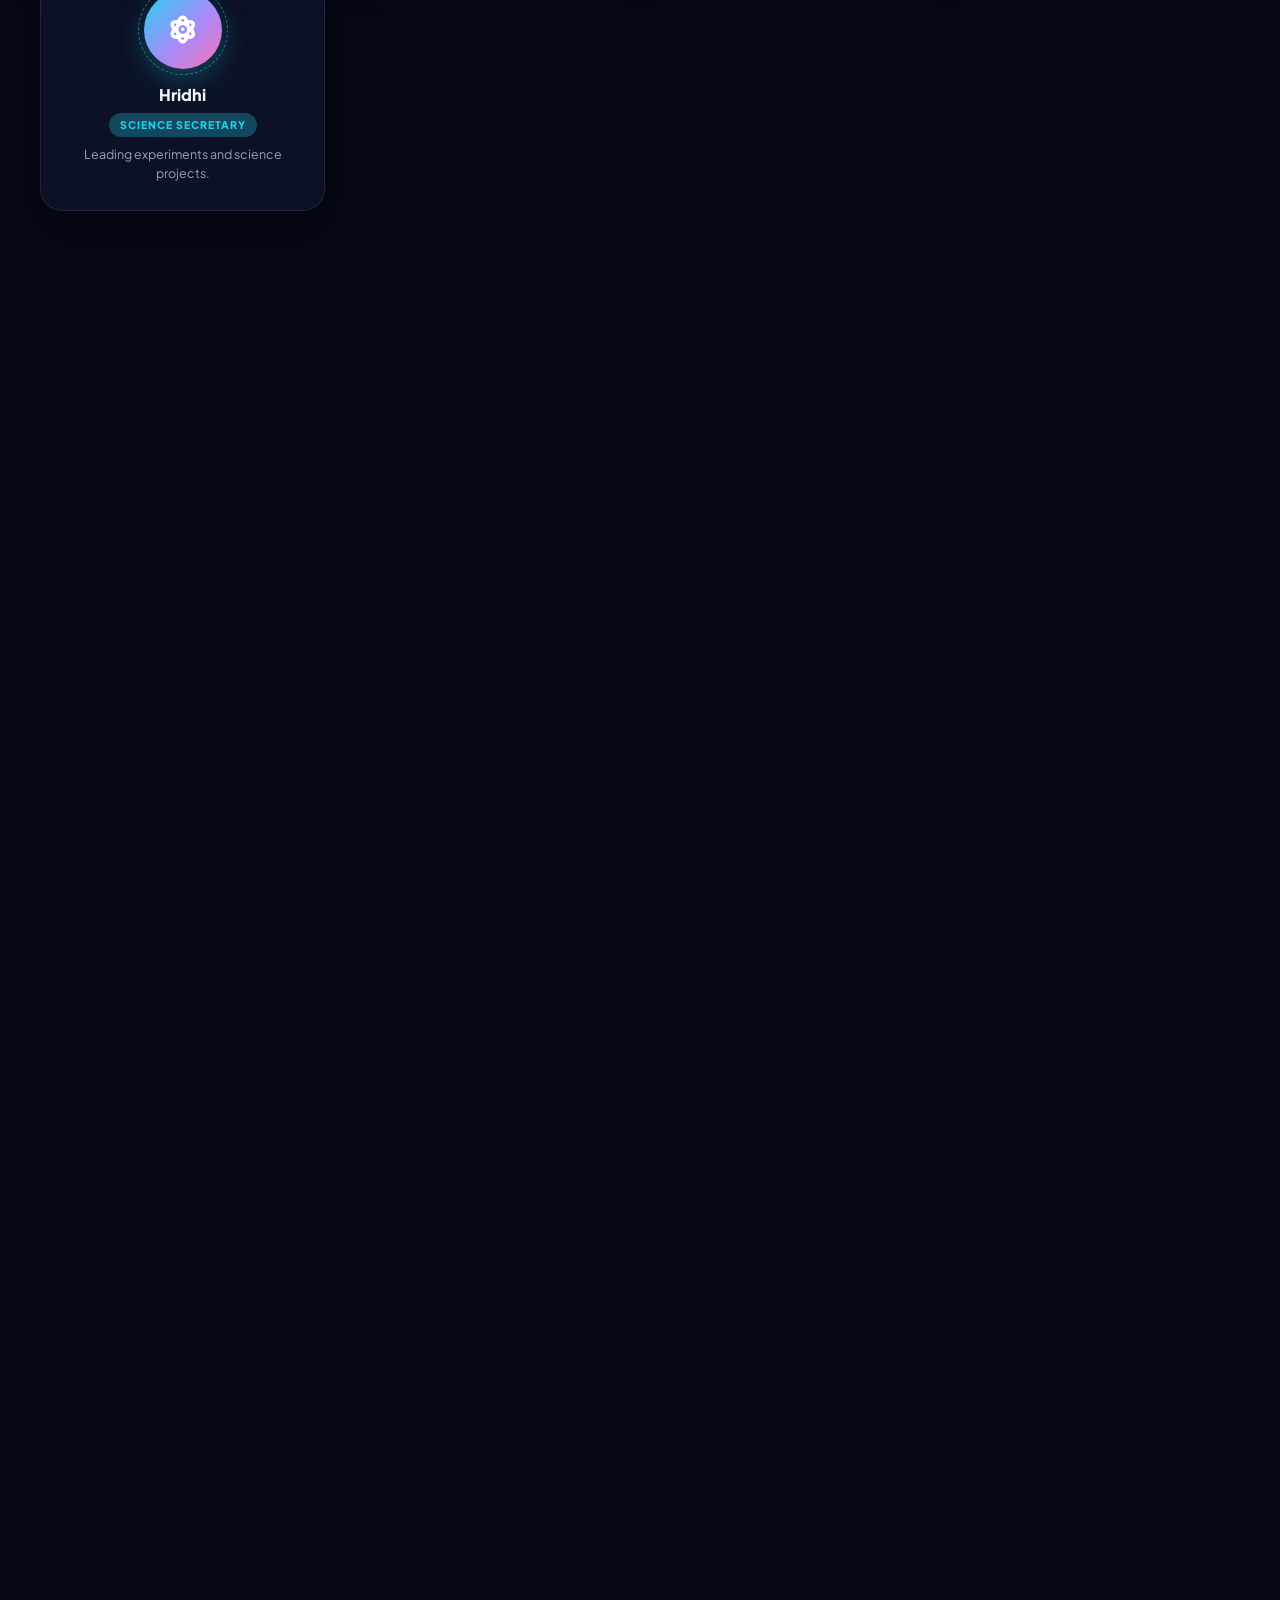
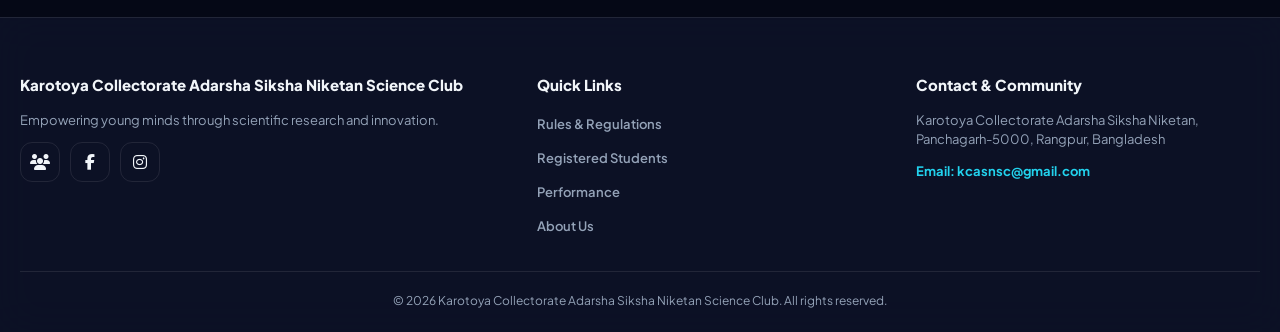
==== commit be022b7a: "Add files via upload" ====
--- a/index.html
+++ b/index.html
@@ -1,1412 +1,330 @@
 <!DOCTYPE html>
 <html lang="en" data-theme="dark">
 <head>
-    <meta charset="UTF-8">
-    <meta name="viewport" content="width=device-width, initial-scale=1.0">
-    <title>Karotoya Collectorate Adarsha Siksha Niketan Science Club</title>
-    <!-- FontAwesome for Icons -->
-    <link rel="stylesheet" href="https://cdnjs.cloudflare.com/ajax/libs/font-awesome/6.4.0/css/all.min.css">
-    <!-- Google Fonts -->
-    <link href="https://fonts.googleapis.com/css2?family=Plus+Jakarta+Sans:wght@400;500;600;700;800&display=swap" rel="stylesheet">
-    
-    <style>
-        :root {
-            --primary: #06b6d4;
-            --primary-glow: rgba(6, 182, 212, 0.35);
-            --secondary: #a855f7;
-            --secondary-glow: rgba(168, 85, 247, 0.35);
-            --bg-color: #030712;
-            --card-bg: rgba(15, 23, 42, 0.75);
-            --text-color: #f8fafc;
-            --text-muted: #94a3b8;
-            --border-color: rgba(255, 255, 255, 0.1);
-        }
-
-        [data-theme="light"] {
-            --primary: #0284c7;
-            --primary-glow: rgba(2, 132, 199, 0.25);
-            --secondary: #9333ea;
-            --secondary-glow: rgba(147, 51, 234, 0.2);
-            --bg-color: #f8fafc;
-            --card-bg: rgba(255, 255, 255, 0.85);
-            --text-color: #0f172a;
-            --text-muted: #64748b;
-            --border-color: rgba(0, 0, 0, 0.08);
-        }
-
-        * {
-            margin: 0;
-            padding: 0;
-            box-sizing: border-box;
-            font-family: 'Plus Jakarta Sans', sans-serif;
-            scroll-behavior: smooth;
-        }
-
-        body {
-            background-color: var(--bg-color);
-            color: var(--text-color);
-            min-height: 100vh;
-            overflow-x: hidden;
-            transition: background 0.4s ease, color 0.4s ease;
-        }
-
-        /* Glowing Background Mesh */
-        .bg-mesh {
-            position: fixed;
-            top: 0;
-            left: 0;
-            width: 100%;
-            height: 100%;
-            pointer-events: none;
-            z-index: -1;
-            overflow: hidden;
-            opacity: 0.5;
-        }
-
-        .mesh-blob {
-            position: absolute;
-            filter: blur(100px);
-            border-radius: 50%;
-            animation: floatMesh 15s infinite alternate ease-in-out;
-        }
-
-        .blob-1 {
-            width: 450px;
-            height: 450px;
-            background: rgba(6, 182, 212, 0.15);
-            top: -100px;
-            left: -100px;
-        }
-
-        .blob-2 {
-            width: 500px;
-            height: 500px;
-            background: rgba(168, 85, 247, 0.12);
-            bottom: -150px;
-            right: -100px;
-            animation-delay: -5s;
-        }
-
-        @keyframes floatMesh {
-            0% { transform: translate(0, 0) scale(1); }
-            50% { transform: translate(50px, 30px) scale(1.1); }
-            100% { transform: translate(-30px, 50px) scale(0.95); }
-        }
-
-        /* Toast Notification */
-        #toastBox {
-            position: fixed;
-            bottom: 30px;
-            right: 30px;
-            background: var(--card-bg);
-            border: 1px solid var(--border-color);
-            backdrop-filter: blur(20px);
-            padding: 14px 22px;
-            border-radius: 14px;
-            box-shadow: 0 15px 35px rgba(0,0,0,0.25);
-            display: flex;
-            align-items: center;
-            gap: 12px;
-            z-index: 10000;
-            transform: translateY(100px);
-            opacity: 0;
-            transition: all 0.4s cubic-bezier(0.16, 1, 0.3, 1);
-        }
-
-        #toastBox.show {
-            transform: translateY(0);
-            opacity: 1;
-        }
-
-        #toastBox i {
-            color: var(--primary);
-            font-size: 18px;
-        }
-
-        /* Header & Navigation */
-        header {
-            position: fixed;
-            top: 0;
-            left: 0;
-            width: 100%;
-            background: var(--card-bg);
-            backdrop-filter: blur(20px);
-            border-bottom: 1px solid var(--border-color);
-            z-index: 1000;
-            transition: background 0.3s;
-        }
-
-        .nav-content {
-            max-width: 1200px;
-            margin: 0 auto;
-            padding: 14px 20px;
-            display: flex;
-            align-items: center;
-            justify-content: space-between;
-        }
-
-        .logo-title-area {
-            display: flex;
-            align-items: center;
-            gap: 12px;
-            text-decoration: none;
-        }
-
-        .unique-logo {
-            width: 40px;
-            height: 40px;
-            background: linear-gradient(135deg, var(--primary), var(--secondary));
-            border-radius: 12px;
-            display: flex;
-            align-items: center;
-            justify-content: center;
-            color: #fff;
-            font-size: 16px;
-            box-shadow: 0 0 20px var(--primary-glow);
-            transition: transform 0.3s cubic-bezier(0.34, 1.56, 0.64, 1);
-        }
-
-        .unique-logo:hover {
-            transform: rotate(15deg) scale(1.1);
-        }
-
-        .logo-text-box {
-            display: flex;
-            flex-direction: column;
-        }
-
-        .logo-main-title {
-            font-size: 15px;
-            font-weight: 800;
-            color: var(--text-color);
-            line-height: 1.2;
-        }
-
-        .logo-sub-title {
-            font-size: 11px;
-            font-weight: 700;
-            color: var(--primary);
-            letter-spacing: 0.5px;
-        }
-
-        .nav-links-right {
-            display: flex;
-            align-items: center;
-            gap: 20px;
-            list-style: none;
-        }
-
-        .nav-desktop-links {
-            display: flex;
-            gap: 22px;
-            align-items: center;
-        }
-
-        .nav-desktop-links li a {
-            text-decoration: none;
-            color: var(--text-muted);
-            font-weight: 600;
-            font-size: 13px;
-            position: relative;
-            transition: color 0.3s;
-        }
-
-        .nav-desktop-links li a::after {
-            content: '';
-            position: absolute;
-            bottom: -4px;
-            left: 0;
-            width: 0;
-            height: 2px;
-            background: linear-gradient(90deg, var(--primary), var(--secondary));
-            transition: width 0.3s cubic-bezier(0.4, 0, 0.2, 1);
-            border-radius: 2px;
-        }
-
-        .nav-desktop-links li a:hover {
-            color: var(--text-color);
-        }
-
-        .nav-desktop-links li a:hover::after {
-            width: 100%;
-        }
-
-        .theme-btn, .mobile-menu-btn {
-            background: rgba(255, 255, 255, 0.05);
-            border: 1px solid var(--border-color);
-            color: var(--text-color);
-            width: 38px;
-            height: 38px;
-            border-radius: 12px;
-            cursor: pointer;
-            display: flex;
-            align-items: center;
-            justify-content: center;
-            font-size: 15px;
-            transition: all 0.3s;
-        }
-
-        .theme-btn:hover, .mobile-menu-btn:hover {
-            background: var(--primary-glow);
-            border-color: var(--primary);
-            transform: scale(1.05);
-        }
-
-        .mobile-menu-btn {
-            display: none;
-        }
-
-        /* Mobile Dropdown Navigation Panel */
-        .mobile-nav-panel {
-            position: fixed;
-            top: 68px;
-            left: 0;
-            width: 100%;
-            background: var(--card-bg);
-            backdrop-filter: blur(25px);
-            border-bottom: 1px solid var(--border-color);
-            padding: 24px;
-            display: flex;
-            flex-direction: column;
-            gap: 16px;
-            z-index: 999;
-            transform: translateY(-120%);
-            opacity: 0;
-            transition: all 0.4s cubic-bezier(0.16, 1, 0.3, 1);
-        }
-
-        .mobile-nav-panel.active {
-            transform: translateY(0);
-            opacity: 1;
-        }
-
-        .mobile-nav-panel a {
-            text-decoration: none;
-            color: var(--text-color);
-            font-weight: 700;
-            font-size: 15px;
-            padding: 10px 0;
-            border-bottom: 1px solid var(--border-color);
-            transition: color 0.2s, padding-left 0.2s;
-        }
-
-        .mobile-nav-panel a:hover {
-            color: var(--primary);
-            padding-left: 8px;
-        }
-
-        /* Hero Section */
-        .hero-fullscreen {
-            min-height: 95vh;
-            display: flex;
-            flex-direction: column;
-            align-items: center;
-            justify-content: center;
-            text-align: center;
-            padding: 140px 20px 80px 20px;
-            position: relative;
-            background: radial-gradient(circle at center, rgba(6, 182, 212, 0.12) 0%, transparent 65%);
-        }
-
-        .hero-content {
-            max-width: 1000px;
-            position: relative;
-            z-index: 2;
-            width: 100%;
-        }
-
-        .hero-content h2 {
-            font-size: clamp(22px, 3.5vw, 42px);
-            font-weight: 800;
-            margin-bottom: 12px;
-            line-height: 1.2;
-            white-space: nowrap;
-            background: linear-gradient(135deg, var(--text-color) 40%, var(--primary));
-            -webkit-background-clip: text;
-            -webkit-text-fill-color: transparent;
-        }
-
-        @media (max-width: 950px) {
-            .hero-content h2 {
-                white-space: normal;
-            }
-        }
-
-        .sub-club-title {
-            display: block;
-            color: var(--primary);
-            font-size: clamp(16px, 2.2vw, 22px);
-            font-weight: 800;
-            margin-bottom: 20px;
-            letter-spacing: 3px;
-            text-transform: uppercase;
-            text-shadow: 0 0 20px var(--primary-glow);
-        }
-
-        .hero-content p {
-            font-size: clamp(14px, 2vw, 17px);
-            color: var(--text-muted);
-            line-height: 1.7;
-            margin-bottom: 15px;
-            max-width: 800px;
-            margin-left: auto;
-            margin-right: auto;
-        }
-
-        .scroll-indicator {
-            position: absolute;
-            bottom: 30px;
-            color: var(--text-muted);
-            text-decoration: none;
-            font-size: 12px;
-            font-weight: 700;
-            display: flex;
-            flex-direction: column;
-            align-items: center;
-            gap: 8px;
-            animation: bounce 2s infinite;
-        }
-
-        @keyframes bounce {
-            0%, 20%, 50%, 80%, 100% {transform: translateY(0);}
-            40% {transform: translateY(-8px);}
-            60% {transform: translateY(-4px);}
-        }
-
-        /* Container & Sections */
-        .container {
-            max-width: 1200px;
-            margin: 0 auto 90px auto;
-            padding: 0 20px;
-            display: flex;
-            flex-direction: column;
-            gap: 70px;
-        }
-
-        .section-title {
-            font-size: 26px;
-            font-weight: 800;
-            text-align: center;
-            margin-bottom: 6px;
-            letter-spacing: -0.5px;
-        }
-
-        .section-subtitle {
-            font-size: 13px;
-            color: var(--text-muted);
-            text-align: center;
-            margin-bottom: 35px;
-        }
-
-        /* Stats Grid */
-        .stats-grid {
-            display: grid;
-            grid-template-columns: repeat(auto-fit, minmax(260px, 1fr));
-            gap: 22px;
-        }
-
-        .stat-card {
-            background: var(--card-bg);
-            border: 1px solid var(--border-color);
-            padding: 26px;
-            border-radius: 20px;
-            display: flex;
-            align-items: center;
-            gap: 20px;
-            backdrop-filter: blur(16px);
-            box-shadow: 0 10px 30px rgba(0,0,0,0.06);
-            transition: all 0.4s cubic-bezier(0.16, 1, 0.3, 1);
-            position: relative;
-            overflow: hidden;
-        }
-
-        .stat-card::before {
-            content: '';
-            position: absolute;
-            top: 0;
-            left: 0;
-            width: 100%;
-            height: 3px;
-            background: linear-gradient(90deg, var(--primary), var(--secondary));
-            opacity: 0;
-            transition: opacity 0.3s;
-        }
-
-        .stat-card:hover {
-            transform: translateY(-6px);
-            border-color: var(--primary);
-            box-shadow: 0 20px 40px var(--primary-glow);
-        }
-
-        .stat-card:hover::before {
-            opacity: 1;
-        }
-
-        .stat-icon {
-            width: 54px;
-            height: 54px;
-            background: var(--primary-glow);
-            color: var(--primary);
-            border-radius: 14px;
-            display: flex;
-            align-items: center;
-            justify-content: center;
-            font-size: 22px;
-            transition: transform 0.3s;
-        }
-
-        .stat-card:hover .stat-icon {
-            transform: scale(1.1) rotate(10deg);
-        }
-
-        .stat-info h3 {
-            font-size: 26px;
-            font-weight: 800;
-            margin-bottom: 2px;
-        }
-
-        .stat-info p {
-            font-size: 12px;
-            color: var(--text-muted);
-            font-weight: 700;
-            letter-spacing: 0.3px;
-        }
-
-        /* Notice Board Section Styles */
-        .notice-board-container {
-            background: var(--card-bg);
-            border: 1px solid var(--border-color);
-            border-radius: 20px;
-            padding: 28px;
-            backdrop-filter: blur(16px);
-            box-shadow: 0 10px 30px rgba(0,0,0,0.05);
-            position: relative;
-            overflow: hidden;
-        }
-
-        .notice-board-container::before {
-            content: '';
-            position: absolute;
-            top: 0;
-            left: 0;
-            width: 4px;
-            height: 100%;
-            background: linear-gradient(to bottom, var(--primary), var(--secondary));
-        }
-
-        .notice-header-flex {
-            display: flex;
-            align-items: center;
-            justify-content: space-between;
-            margin-bottom: 20px;
-            border-bottom: 1px solid var(--border-color);
-            padding-bottom: 14px;
-        }
-
-        .notice-header-title {
-            font-size: 18px;
-            font-weight: 800;
-            display: flex;
-            align-items: center;
-            gap: 10px;
-            color: var(--text-color);
-        }
-
-        .notice-header-title i {
-            color: var(--primary);
-            font-size: 20px;
-        }
-
-        .notice-badge {
-            background: var(--primary-glow);
-            color: var(--primary);
-            font-size: 11px;
-            font-weight: 800;
-            padding: 4px 12px;
-            border-radius: 20px;
-            border: 1px solid var(--border-color);
-            text-transform: uppercase;
-        }
-
-        .notice-list {
-            display: flex;
-            flex-direction: column;
-            gap: 14px;
-            max-height: 320px;
-            overflow-y: auto;
-            padding-right: 4px;
-        }
-
-        .notice-list::-webkit-scrollbar {
-            width: 5px;
-        }
-
-        .notice-list::-webkit-scrollbar-thumb {
-            background: var(--border-color);
-            border-radius: 10px;
-        }
-
-        .notice-item {
-            background: rgba(255, 255, 255, 0.02);
-            border: 1px solid var(--border-color);
-            padding: 16px;
-            border-radius: 14px;
-            transition: all 0.3s ease;
-            position: relative;
-        }
-
-        .notice-item:hover {
-            background: rgba(255, 255, 255, 0.05);
-            border-color: var(--primary);
-            transform: translateX(4px);
-        }
-
-        .notice-item-top {
-            display: flex;
-            align-items: center;
-            justify-content: space-between;
-            margin-bottom: 6px;
-        }
-
-        .notice-date {
-            font-size: 11px;
-            font-weight: 700;
-            color: var(--primary);
-            display: flex;
-            align-items: center;
-            gap: 5px;
-        }
-
-        .notice-tag-new {
-            background: rgba(168, 85, 247, 0.2);
-            color: var(--secondary);
-            font-size: 9px;
-            font-weight: 800;
-            padding: 2px 6px;
-            border-radius: 6px;
-            text-transform: uppercase;
-        }
-
-        .notice-text {
-            font-size: 13px;
-            color: var(--text-color);
-            line-height: 1.5;
-            font-weight: 500;
-        }
-
-        /* Committee Grid */
-        .committee-grid {
-            display: grid;
-            grid-template-columns: repeat(auto-fit, minmax(220px, 1fr));
-            gap: 22px;
-        }
-
-        .committee-card {
-            background: var(--card-bg);
-            border: 1px solid var(--border-color);
-            padding: 28px 20px;
-            border-radius: 20px;
-            text-align: center;
-            backdrop-filter: blur(16px);
-            transition: all 0.4s cubic-bezier(0.16, 1, 0.3, 1);
-            position: relative;
-            box-shadow: 0 10px 30px rgba(0,0,0,0.05);
-        }
-
-        .committee-card:hover {
-            transform: translateY(-8px);
-            border-color: var(--primary);
-            box-shadow: 0 20px 45px var(--primary-glow);
-        }
-
-        .comm-avatar {
-            width: 70px;
-            height: 70px;
-            margin: 0 auto 16px auto;
-            background: linear-gradient(135deg, var(--primary-glow), var(--secondary-glow));
-            color: var(--primary);
-            border-radius: 50%;
-            display: flex;
-            align-items: center;
-            justify-content: center;
-            font-size: 26px;
-            border: 2px solid var(--border-color);
-            box-shadow: 0 0 20px var(--primary-glow);
-            transition: transform 0.3s;
-        }
-
-        .committee-card:hover .comm-avatar {
-            transform: scale(1.12);
-        }
-
-        .committee-card h4 {
-            font-size: 16px;
-            font-weight: 800;
-            margin-bottom: 4px;
-        }
-
-        .committee-card .role {
-            font-size: 11px;
-            font-weight: 800;
-            color: var(--primary);
-            display: block;
-            margin-bottom: 10px;
-            text-transform: uppercase;
-            letter-spacing: 0.5px;
-        }
-
-        .committee-card p {
-            font-size: 12px;
-            color: var(--text-muted);
-            line-height: 1.5;
-        }
-
-        /* Dashboard Grid (Calendar & Seminars) */
-        .dashboard-main-grid {
-            display: grid;
-            grid-template-columns: 1fr 1fr;
-            gap: 24px;
-        }
-
-        @media (max-width: 900px) {
-            .dashboard-main-grid {
-                grid-template-columns: 1fr;
-            }
-        }
-
-        .calendar-container, .seminar-container {
-            background: var(--card-bg);
-            border: 1px solid var(--border-color);
-            border-radius: 20px;
-            padding: 24px;
-            backdrop-filter: blur(16px);
-            box-shadow: 0 10px 30px rgba(0,0,0,0.05);
-        }
-
-        .calendar-header {
-            display: flex;
-            align-items: center;
-            justify-content: space-between;
-            margin-bottom: 18px;
-        }
-
-        .cal-nav-btn {
-            background: rgba(255,255,255,0.05);
-            border: 1px solid var(--border-color);
-            color: var(--text-color);
-            padding: 7px 14px;
-            border-radius: 10px;
-            font-size: 12px;
-            font-weight: 700;
-            cursor: pointer;
-            transition: all 0.2s;
-        }
-
-        .cal-nav-btn:hover {
-            background: var(--primary-glow);
-            border-color: var(--primary);
-        }
-
-        .calendar-grid {
-            display: grid;
-            grid-template-columns: repeat(7, 1fr);
-            gap: 6px;
-            text-align: center;
-        }
-
-        .cal-day-name {
-            font-size: 11px;
-            font-weight: 800;
-            color: var(--primary);
-            padding-bottom: 6px;
-        }
-
-        .cal-cell {
-            min-height: 48px;
-            background: rgba(255,255,255,0.02);
-            border: 1px solid var(--border-color);
-            border-radius: 10px;
-            padding: 4px;
-            display: flex;
-            flex-direction: column;
-            justify-content: space-between;
-            font-size: 12px;
-            transition: background 0.2s;
-        }
-
-        .cal-cell:hover:not(.empty) {
-            background: rgba(255,255,255,0.06);
-            border-color: var(--primary);
-        }
-
-        .cal-cell.empty {
-            background: transparent;
-            border: none;
-        }
-
-        .cal-date-num {
-            font-weight: 700;
-            font-size: 11px;
-        }
-
-        .cal-event-tag {
-            background: linear-gradient(135deg, var(--primary-glow), var(--secondary-glow));
-            color: var(--primary);
-            font-size: 8px;
-            font-weight: 800;
-            padding: 2px 4px;
-            border-radius: 5px;
-            overflow: hidden;
-            text-overflow: ellipsis;
-            white-space: nowrap;
-        }
-
-        .seminar-card {
-            background: rgba(255,255,255,0.02);
-            border: 1px solid var(--border-color);
-            border-radius: 14px;
-            padding: 18px;
-            margin-bottom: 14px;
-            transition: all 0.3s;
-        }
-
-        .seminar-card:hover {
-            background: rgba(255,255,255,0.05);
-            border-color: var(--primary);
-            transform: translateX(4px);
-        }
-
-        .seminar-card:last-child {
-            margin-bottom: 0;
-        }
-
-        .seminar-date {
-            font-size: 11px;
-            font-weight: 700;
-            color: var(--primary);
-            margin-bottom: 6px;
-            display: flex;
-            align-items: center;
-            gap: 6px;
-        }
-
-        .seminar-title {
-            font-size: 14px;
-            font-weight: 800;
-            margin-bottom: 6px;
-        }
-
-        .seminar-desc {
-            font-size: 12px;
-            color: var(--text-muted);
-            line-height: 1.5;
-        }
-
-        /* Gallery Grid */
-        .gallery-grid {
-            display: grid;
-            grid-template-columns: repeat(auto-fit, minmax(280px, 1fr));
-            gap: 22px;
-        }
-
-        .gallery-card {
-            background: var(--card-bg);
-            border: 1px solid var(--border-color);
-            border-radius: 20px;
-            overflow: hidden;
-            backdrop-filter: blur(16px);
-            transition: all 0.4s cubic-bezier(0.16, 1, 0.3, 1);
-            box-shadow: 0 10px 30px rgba(0,0,0,0.05);
-        }
-
-        .gallery-card:hover {
-            transform: translateY(-8px);
-            border-color: var(--primary);
-            box-shadow: 0 20px 45px var(--primary-glow);
-        }
-
-        .gallery-img-box {
-            height: 180px;
-            background: linear-gradient(135deg, rgba(6, 182, 212, 0.12), rgba(168, 85, 247, 0.12));
-            display: flex;
-            align-items: center;
-            justify-content: center;
-            font-size: 46px;
-            color: var(--primary);
-            border-bottom: 1px solid var(--border-color);
-            transition: transform 0.4s;
-        }
-
-        .gallery-card:hover .gallery-img-box {
-            transform: scale(1.05);
-        }
-
-        .gallery-info {
-            padding: 18px;
-        }
-
-        .gallery-info h4 {
-            font-size: 15px;
-            font-weight: 800;
-            margin-bottom: 4px;
-        }
-
-        .gallery-info p {
-            font-size: 12px;
-            color: var(--text-muted);
-        }
-
-        /* Footer */
-        footer {
-            background: var(--card-bg);
-            border-top: 1px solid var(--border-color);
-            padding: 60px 20px 20px 20px;
-            backdrop-filter: blur(20px);
-        }
-
-        .footer-content {
-            max-width: 1200px;
-            margin: 0 auto;
-            display: grid;
-            grid-template-columns: repeat(auto-fit, minmax(240px, 1fr));
-            gap: 35px;
-            margin-bottom: 40px;
-        }
-
-        .footer-col h3 {
-            font-size: 15px;
-            font-weight: 800;
-            margin-bottom: 16px;
-            display: flex;
-            align-items: center;
-            gap: 10px;
-        }
-
-        .footer-col p {
-            font-size: 12px;
-            color: var(--text-muted);
-            line-height: 1.6;
-            margin-bottom: 16px;
-        }
-
-        .social-icons {
-            display: flex;
-            gap: 10px;
-        }
-
-        .social-icon-btn {
-            width: 36px;
-            height: 36px;
-            background: rgba(255,255,255,0.05);
-            border: 1px solid var(--border-color);
-            border-radius: 10px;
-            color: var(--text-color);
-            display: flex;
-            align-items: center;
-            justify-content: center;
-            text-decoration: none;
-            font-size: 14px;
-            transition: all 0.3s;
-        }
-
-        .social-icon-btn:hover {
-            background: var(--primary-glow);
-            color: var(--primary);
-            border-color: var(--primary);
-            transform: translateY(-3px);
-        }
-
-        .footer-links {
-            list-style: none;
-            display: flex;
-            flex-direction: column;
-            gap: 10px;
-        }
-
-        .footer-links li a {
-            text-decoration: none;
-            color: var(--text-muted);
-            font-size: 12px;
-            font-weight: 600;
-            transition: color 0.2s, padding-left 0.2s;
-        }
-
-        .footer-links li a:hover {
-            color: var(--primary);
-            padding-left: 6px;
-        }
-
-        .footer-bottom {
-            max-width: 1200px;
-            margin: 0 auto;
-            padding-top: 20px;
-            border-top: 1px solid var(--border-color);
-            text-align: center;
-            font-size: 11px;
-            color: var(--text-muted);
-        }
-
-        /* Responsive Media Query */
-        @media (max-width: 768px) {
-            .nav-desktop-links {
-                display: none !important;
-            }
-            .mobile-menu-btn {
-                display: flex !important;
-            }
-        }
-    </style>
+  <meta charset="UTF-8">
+  <meta name="viewport" content="width=device-width, initial-scale=1.0">
+  <title>Karotoya Collectorate Adarsha Siksha Niketan Science Club</title>
+  <link rel="stylesheet" href="https://cdnjs.cloudflare.com/ajax/libs/font-awesome/6.4.0/css/all.min.css">
+  <link href="https://fonts.googleapis.com/css2?family=Plus+Jakarta+Sans:wght@400;500;600;700;800&display=swap" rel="stylesheet">
+  <link rel="stylesheet" href="style.css">
 </head>
 <body>
 
-    <!-- Glowing Background Mesh Elements -->
-    <div class="bg-mesh">
-        <div class="mesh-blob blob-1"></div>
-        <div class="mesh-blob blob-2"></div>
-    </div>
-
-    <!-- Toast Notification -->
-    <div id="toastBox">
-        <i class="fas fa-sparkles"></i> 
-        <span id="toastMsg">Action successful</span>
-    </div>
-
-    <!-- Header & Navigation -->
-    <header>
-        <div class="nav-content">
-            <a href="index.html" class="logo-title-area">
-                <div class="unique-logo"><i class="fas fa-atom"></i></div>
-                <div class="logo-text-box">
-                    <span class="logo-main-title">Karotoya Collectorate</span>
-                    <span class="logo-sub-title">SCIENCE CLUB</span>
-                </div>
-            </a>
-
-            <!-- Right Nav Links -->
-            <ul class="nav-links-right">
-                <div class="nav-desktop-links">
-                    <li><a href="index.html">Home</a></li>
-                    <li><a href="about.html">About Us</a></li>
-                    <li><a href="rules.html">Rules</a></li>
-                    <li><a href="students.html">Students</a></li>
-                    <li><a href="performance.html">Performance</a></li>
-                </div>
-                <li><button class="theme-btn" onclick="toggleTheme()" title="Toggle Theme">🌓</button></li>
-                <li><button class="mobile-menu-btn" onclick="toggleMobileMenu()"><i class="fas fa-bars" id="menuIcon"></i></button></li>
-            </ul>
-        </div>
-    </header>
-
-    <!-- Mobile Dropdown Navigation Panel -->
-    <div class="mobile-nav-panel" id="mobileNavPanel">
-        <a href="index.html" onclick="toggleMobileMenu()">Home</a>
-        <a href="about.html" onclick="toggleMobileMenu()">About Institution</a>
-        <a href="rules.html" onclick="toggleMobileMenu()">Rules & Regulations</a>
-        <a href="students.html" onclick="toggleMobileMenu()">Registered Students</a>
-        <a href="performance.html" onclick="toggleMobileMenu()">Performance & Awards</a>
-    </div>
-
-    <!-- Main Display Hero Section -->
-    <section class="hero-fullscreen">
-        <div class="hero-content">
-            <h2>Karotoya Collectorate Adarsha Siksha Niketan</h2>
-            <span class="sub-club-title">SCIENCE CLUB</span>
-            <p>Fostering scientific curiosity, experimentation, robotics, and innovation among young minds.</p>
-        </div>
-        <a href="#mainContent" class="scroll-indicator">
-            Scroll to Explore
-            <i class="fas fa-chevron-down"></i>
-        </a>
-    </section>
-
-    <!-- Main Section -->
-    <div class="container" id="mainContent">
-
-        <!-- Quick Stats Overview -->
-        <div class="stats-grid">
-            <div class="stat-card">
-                <div class="stat-icon"><i class="fas fa-flask"></i></div>
-                <div class="stat-info">
-                    <h3 id="statTotalMembers">25</h3>
-                    <p>Active Members</p>
-                </div>
-            </div>
-            <div class="stat-card">
-                <div class="stat-icon"><i class="fas fa-calendar-alt"></i></div>
-                <div class="stat-info">
-                    <h3 id="statTotalEvents">1</h3>
-                    <p>Upcoming Events</p>
-                </div>
-            </div>
-            <div class="stat-card">
-                <div class="stat-icon"><i class="fas fa-award"></i></div>
-                <div class="stat-info">
-                    <h3 id="statAwardsCount">0</h3>
-                    <p>Awards & Projects</p>
-                </div>
-            </div>
-        </div>
-
-        <!-- Notice Board Section Added Here -->
-        <section>
-    <div class="notice-board-container">
-        <div class="notice-header-flex">
-            <div class="notice-header-title">
-                <i class="fas fa-bullhorn"></i> Official Notice Board
-            </div>
-            <span class="notice-badge">Live Updates</span>
-        </div>
-
-        <div class="notice-list">
-            <!-- New Notice 1 -->
-            <div class="notice-item">
-                <div class="notice-item-top">
-                    <span class="notice-date"><i class="far fa-calendar-alt"></i> October 30, 2026</span>
-                    <span class="notice-tag-new">Registration</span>
-                </div>
-                <p class="notice-text">Registration for the Science Quiz Competition starts today!</p>
-            </div>
-
-            <!-- New Notice 2 -->
-            <div class="notice-item">
-                <div class="notice-item-top">
-                    <span class="notice-date"><i class="far fa-calendar-alt"></i> October 15, 2026</span>
-                    <span class="notice-tag-new">Contest</span>
-                </div>
-                <p class="notice-text">Meme Contest has officially started. Show your creativity!</p>
-            </div>
-
-            <!-- Previous Notices -->
-            <div class="notice-item">
-                <div class="notice-item-top">
-                    <span class="notice-date"><i class="far fa-calendar-alt"></i> September 20, 2026</span>
-                    <span class="notice-tag-new">Most important</span>
-                </div>
-                <p class="notice-text">Our first workshop will be held in school hall room with our committee and members.</p>
-            </div>
-
-            <div class="notice-item">
-                <div class="notice-item-top">
-                    <span class="notice-date"><i class="far fa-calendar-alt"></i> September 15, 2026</span>
-                    <span class="notice-tag-new">Important</span>
-                </div>
-                <p class="notice-text">Member recruitment is now open! All interested members are requested to register their name.</p>
-            </div>
-
-            <div class="notice-item">
-                <div class="notice-item-top">
-                    <span class="notice-date"><i class="far fa-calendar-alt"></i> September 14, 2026</span>
-                    <span class="notice-tag-new">First Seminar</span>
-                </div>
-                <p class="notice-text">Our introductory seminar will be held at 2:30 pm.</p>
-            </div>
-
-            <div class="notice-item">
-                <div class="notice-item-top">
-                    <span class="notice-date"><i class="far fa-calendar-alt"></i> September 10, 2026</span>
-                    <span class="notice-tag-new">General</span>
-                </div>
-                <p class="notice-text">Member recruitment starts from class.</p>
-            </div>
-        </div>
-    </div>
-</section>
-
-        <!-- Committee Members Section -->
-        <section>
-    <h2 class="section-title">Club Committee Members</h2>
-    <p class="section-subtitle">Meet our dedicated executive leaders and coordinators</p>
-
-    <div class="committee-grid">
-        <div class="committee-card">
-            <div class="comm-avatar"><i class="fas fa-user-tie"></i></div>
-            <h4>Abdullah Al Saud</h4>
-            <span class="role">President</span>
-            <p>Leading overall club operations and research initiatives.</p>
-        </div>
-        <div class="committee-card">
-            <div class="comm-avatar"><i class="fas fa-user-shield"></i></div>
-            <h4>Ahanaf Abid Omlan</h4>
-            <span class="role">Vice President</span>
-            <p>Managing daily activities, schedules, and communications.</p>
-        </div>
-        <div class="committee-card">
-            <div class="comm-avatar"><i class="fas fa-pen-nib"></i></div>
-            <h4>Anika Tasnim Oishi</h4>
-            <span class="role">Secretary</span>
-            
-        </div>
-        <div class="committee-card">
-            <div class="comm-avatar"><i class="fas fa-user-edit"></i></div>
-            <h4>Rafiul Islam</h4>
-            <span class="role">Assistant Secretary</span>
-           
-        </div>
-        <div class="committee-card">
-            <div class="comm-avatar"><i class="fas fa-users-cog"></i></div>
-            <h4>Raisa</h4>
-            <span class="role">Joint Secretary</span>
-            
-        </div>
-        <div class="committee-card">
-            <div class="comm-avatar"><i class="fas fa-bullhorn"></i></div>
-            <h4>Efty</h4>
-            <span class="role">Communication Head</span>
-            
-        </div>
-        <div class="committee-card">
-            <div class="comm-avatar"><i class="fas fa-tasks"></i></div>
-            <h4> Jannatul Tajri Maliha</h4>
-            <span class="role">Coordinator</span>
-            
-        </div>
-        <div class="committee-card">
-            <div class="comm-avatar"><i class="fas fa-flask"></i></div>
-            <h4>Ratul Islam (Lam)</h4>
-            <span class="role">Treasurer</span>
-           
-        </div>
-        <div class="committee-card">
-            <div class="comm-avatar"><i class="fas fa-atom"></i></div>
-            <h4>Hridhi</h4>
-            <span class="role">Science Secretary</span>
-            
-        </div>
-    </div>
-</section>
-
-        <!-- Calendar & Upcoming Seminars Section -->
-        <section>
-            <h2 class="section-title">Schedule & Seminars</h2>
-            <p class="section-subtitle">Upcoming club activities, dates, and discussion topics</p>
-
-            <div class="dashboard-main-grid">
-                
-                <!-- Calendar Widget -->
-                <div class="calendar-container">
-                    <div class="calendar-header">
-                        <button class="cal-nav-btn" onclick="changeMonth(-1)"><i class="fas fa-chevron-left"></i> Prev</button>
-                        <h3 id="calMonthYearTitle" style="font-size: 14px; font-weight: 800;">October 2026</h3>
-                        <button class="cal-nav-btn" onclick="changeMonth(1)">Next <i class="fas fa-chevron-right"></i></button>
-                    </div>
-                    <div class="calendar-grid">
-                        <div class="cal-day-name">Sun</div>
-                        <div class="cal-day-name">Mon</div>
-                        <div class="cal-day-name">Tue</div>
-                        <div class="cal-day-name">Wed</div>
-                        <div class="cal-day-name">Thu</div>
-                        <div class="cal-day-name">Fri</div>
-                        <div class="cal-day-name">Sat</div>
-                    </div>
-                    <div id="calendarDaysGrid" class="calendar-grid" style="margin-top: 6px;"></div>
-                </div>
-
-                <!-- Upcoming Seminars Topics -->
-               <div class="seminar-container">
-    <h3 style="margin: 0 0 14px 0; color: var(--primary); font-size: 15px; font-weight: 800; display: flex; align-items: center; gap: 8px;">
-        <i class="fas fa-bullhorn"></i> Upcoming Seminars & Topics
-    </h3>
-
-    <!-- New Event 1 -->
-    <div class="seminar-card">
-        <div class="seminar-date" id="displaySemDate3"><i class="far fa-clock"></i> October 15, 2026</div>
-        <h4 class="seminar-title" id="displaySemTitle3">Meme Contest</h4>
-        <p class="seminar-desc" id="displaySemDesc3">Showcase your creativity and fun side in our official meme contest.</p>
-    </div>
-
-    <!-- New Event 2 -->
-    <div class="seminar-card">
-        <div class="seminar-date" id="displaySemDate4"><i class="far fa-clock"></i> October 30, 2026</div>
-        <h4 class="seminar-title" id="displaySemTitle4">Science Quiz Competition</h4>
-        <p class="seminar-desc" id="displaySemDesc4">Registration starts today! Test and prove your science knowledge.</p>
-    </div>
-</div>
-
-            </div>
-        </section>
-
-        <!-- Photo Gallery Section -->
-        <section>
-            <h2 class="section-title">Photo Gallery</h2>
-            <p class="section-subtitle">Glimpses of our science fairs, workshops, and lab experiments</p>
-
-            <div class="gallery-grid">
-                <div class="gallery-card">
-                    <div class="gallery-img-box"><i class="fas fa-atom"></i></div>
-                    <div class="gallery-info">
-                        <h4>Annual Science Fiesta</h4>
-                        <p>Project Display & Exhibition</p>
-                    </div>
-                </div>
-                <div class="gallery-card">
-                    <div class="gallery-img-box"><i class="fas fa-robot"></i></div>
-                    <div class="gallery-info">
-                        <h4>Robotics Workshop</h4>
-                        <p>Hands-on circuit assembly</p>
-                    </div>
-                </div>
-                <div class="gallery-card">
-                    <div class="gallery-img-box"><i class="fas fa-graduation-cap"></i></div>
-                    <div class="gallery-info">
-                        <h4>Olympiad Winners</h4>
-                        <p>Award reception ceremony</p>
-                    </div>
-                </div>
-            </div>
-        </section>
-
-    </div>
-
-    <!-- Footer -->
-    <footer>
-        <div class="footer-content">
-            <div class="footer-col">
-                <h3><div class="unique-logo" style="width: 28px; height: 28px; font-size: 12px; border-radius: 8px;"><i class="fas fa-atom" style="font-size: 12px;"></i></div> Karotoya Collectorate Adarsha Siksha Niketan Science Club</h3>
-                <p>Empowering young minds through scientific research and innovation.</p>
-                <div class="social-icons">
-                    <a href="https://www.facebook.com/groups/your-fb-group-id" target="_blank" class="social-icon-btn" title="Official Facebook Group"><i class="fas fa-users"></i></a>
-                    <a href="https://www.facebook.com/profile.php?id=61594144386733" target="_blank" class="social-icon-btn" title="Facebook Page"><i class="fab fa-facebook-f"></i></a>
-                    <a href="https://www.instagram.com/kcasnsc?stkn=eTc3OHA0bjl0dmVk" target="_blank" class="social-icon-btn" title="Instagram"><i class="fab fa-instagram"></i></a>
-                </div>
-            </div>
-
-            <div class="footer-col">
-                <h3>Quick Links</h3>
-                <ul class="footer-links">
-                    <li><a href="rules.html"> Rules & Regulations</a></li>
-                    <li><a href="students.html">Registered Students</a></li>
-                    <li><a href="performance.html">Performance </a></li>
-                    <li><a href="about.html">About Us</a></li>
-                </ul>
-            </div>
-
-            <div class="footer-col">
-                <h3>Contact & Community</h3>
-                <p>Karotoya Collectorate Adarsha Siksha Niketan, Panchagarh-5000, Rangpur, Bangladesh</p>
-                <p style="color: var(--primary); font-weight: 700;">Email: kcasnsc@gmail.com</p>
-            </div>
-        </div>
-        <div class="footer-bottom">
-            <p>&copy; 2026 Karotoya Collectorate Adarsha Siksha Niketan Science Club. All rights reserved.</p>
-        </div>
-    </footer>
-
-    <!-- JavaScript -->
-    <script>
-        const clubManualConfig = {
-            totalMembers: 45,
-            upcomingEventsCount: 4,
-            awardsCount: 12,
-            
-            calendarEvents: [
-                { day: 15, tag: "Sci-Fair" },
-                { day: 22, tag: "Robotics" }
-            ],
-
-            seminar1: {
-                date: "September 15, 2026",
-                title: "Science Fair Preparation & Project Modeling",
-                desc: "Initial concept discussion on Smart Village and Renewable Energy projects and scientific model construction."
-            },
-
-            seminar2: {
-                date: "September 22, 2026",
-                title: "Basic Robotics & Programming Workshop",
-                desc: "Hands-on practical session on basic usage of Arduino and Python coding."
-            }
-        };
-
-        let currentDate = new Date(2026, 8, 15);
-
-        window.addEventListener('DOMContentLoaded', () => {
-            applyManualConfig();
-            renderCalendar();
-        });
-
-        function showToast(msg) {
-            const toast = document.getElementById('toastBox');
-            document.getElementById('toastMsg').innerText = msg;
-            toast.classList.add('show');
-            setTimeout(() => toast.classList.remove('show'), 3000);
-        }
-
-        function toggleTheme() {
-            const current = document.documentElement.getAttribute('data-theme');
-            const next = current === 'dark' ? 'light' : 'dark';
-            document.documentElement.setAttribute('data-theme', next);
-            showToast(`Switched to ${next} mode`);
-        }
-
-        function toggleMobileMenu() {
-            const panel = document.getElementById('mobileNavPanel');
-            const menuIcon = document.getElementById('menuIcon');
-            panel.classList.toggle('active');
-            
-            if (panel.classList.contains('active')) {
-                menuIcon.className = 'fas fa-xmark';
-            } else {
-                menuIcon.className = 'fas fa-bars';
-            }
-        }
-
-        function applyManualConfig() {
-            document.getElementById('statTotalMembers').innerText = clubManualConfig.totalMembers;
-            document.getElementById('statTotalEvents').innerText = clubManualConfig.upcomingEventsCount;
-            document.getElementById('statAwardsCount').innerText = clubManualConfig.awardsCount;
-
-            document.getElementById('displaySemDate1').innerHTML = `<i class="far fa-clock"></i> ${clubManualConfig.seminar1.date}`;
-            document.getElementById('displaySemTitle1').innerText = clubManualConfig.seminar1.title;
-            document.getElementById('displaySemDesc1').innerText = clubManualConfig.seminar1.desc;
-
-            document.getElementById('displaySemDate2').innerHTML = `<i class="far fa-clock"></i> ${clubManualConfig.seminar2.date}`;
-            document.getElementById('displaySemTitle2').innerText = clubManualConfig.seminar2.title;
-            document.getElementById('displaySemDesc2').innerText = clubManualConfig.seminar2.desc;
-        }
-
-        function renderCalendar() {
-            const grid = document.getElementById('calendarDaysGrid');
-            const title = document.getElementById('calMonthYearTitle');
-            if(!grid) return;
-            grid.innerHTML = '';
-
-            const year = currentDate.getFullYear();
-            const month = currentDate.getMonth();
-
-            const monthNames = ["January", "February", "March", "April", "May", "June", "July", "August", "September", "October", "November", "December"];
-            title.innerText = `${monthNames[month]} ${year}`;
-
-            const firstDayIndex = new Date(year, month, 1).getDay();
-            const totalDays = new Date(year, month + 1, 0).getDate();
-
-            for (let i = 0; i < firstDayIndex; i++) {
-                const emptyCell = document.createElement('div');
-                emptyCell.className = 'cal-cell empty';
-                grid.appendChild(emptyCell);
-            }
-
-            for (let day = 1; day <= totalDays; day++) {
-                const cell = document.createElement('div');
-                cell.className = 'cal-cell';
-                cell.innerHTML = `<span class="cal-date-num">${day}</span>`;
-                
-                (function(d) {
-                    if (month === 8) {
-                        clubManualConfig.calendarEvents.forEach(ev => {
-                            if (parseInt(ev.day) === d) {
-                                cell.innerHTML += `<div class="cal-event-tag" title="${ev.tag}">${ev.tag}</div>`;
-                            }
-                        });
-                    }
-                })(day);
-
-                grid.appendChild(cell);
-            }
-        }
-
-        function changeMonth(dir) {
-            currentDate.setMonth(currentDate.getMonth() + dir);
-            renderCalendar();
-        }
-    </script>
+  <div class="aurora"><div class="blob b1"></div><div class="blob b2"></div><div class="blob b3"></div></div>
+
+  <header>
+    <div class="nav-content">
+      <a href="index.html" class="brand">
+        <div class="logo"><i class="fas fa-atom"></i></div>
+        <div class="brand-text"><b>Karotoya Collectorate</b><span>SCIENCE CLUB</span></div>
+      </a>
+      <div class="nav-right">
+        <ul class="nav-links">
+          <li><a href="index.html">Home</a></li>
+          <li><a href="about.html">About Us</a></li>
+          <li><a href="rules.html">Rules</a></li>
+          <li><a href="students.html">Students</a></li>
+          <li><a href="performance.html">Performance</a></li>
+        </ul>
+        <button class="icon-btn" onclick="toggleTheme()" title="Toggle theme" aria-label="Toggle theme"><i class="fas fa-circle-half-stroke"></i></button>
+        <button class="icon-btn menu-btn" onclick="toggleMobileMenu()" aria-label="Menu"><i class="fas fa-bars" id="menuIcon"></i></button>
+      </div>
+    </div>
+  </header>
+
+  <nav class="mobile-panel" id="mobileNavPanel">
+    <a href="index.html" onclick="toggleMobileMenu()">Home</a>
+    <a href="about.html" onclick="toggleMobileMenu()">About Institution</a>
+    <a href="rules.html" onclick="toggleMobileMenu()">Rules &amp; Regulations</a>
+    <a href="students.html" onclick="toggleMobileMenu()">Registered Students</a>
+    <a href="performance.html" onclick="toggleMobileMenu()">Performance &amp; Awards</a>
+  </nav>
+
+  <!-- HERO: club name + motto (original style) -->
+  <section class="hero-fullscreen" id="top">
+    <div class="hero-content">
+      <h2>Karotoya Collectorate Adarsha Siksha Niketan</h2>
+      <span class="sub-club-title">SCIENCE CLUB</span>
+      <p>Fostering scientific curiosity, experimentation, robotics, and innovation among young minds.</p>
+    </div>
+    <a href="#mainContent" class="scroll-indicator">
+      Scroll to Explore
+      <i class="fas fa-chevron-down"></i>
+    </a>
+  </section>
+
+  <main class="wrap" id="mainContent">
+
+    <!-- STATS -->
+    <div class="stats">
+      <div class="stat glass reveal"><div class="stat-ic"><i class="fas fa-users"></i></div><div><h3 id="statMembers" data-count="0">0</h3><p>Active Members</p></div></div>
+      <div class="stat glass reveal"><div class="stat-ic"><i class="fas fa-calendar-check"></i></div><div><h3 id="statEvents" data-count="0">0</h3><p>Upcoming Events</p></div></div>
+      <div class="stat glass reveal"><div class="stat-ic"><i class="fas fa-trophy"></i></div><div><h3 id="statAwards" data-count="0">0</h3><p>Awards &amp; Projects</p></div></div>
+    </div>
+
+    <!-- TICKER -->
+    <div class="ticker glass reveal">
+      <span class="ticker-label">Latest</span>
+      <div class="ticker-track"><div class="ticker-move" id="tickerMove"></div></div>
+    </div>
+
+    <!-- NOTICES -->
+    <section class="block" id="notices">
+      <div class="sec-head reveal">
+        <span class="eyebrow"><i class="fas fa-bullhorn"></i> Notice Board</span>
+        <h2>What's happening <span class="grad-text">right now</span></h2>
+        <p>Official updates from the club committee</p>
+      </div>
+      <div class="notice-wrap glass reveal">
+        <div class="notice-top">
+          <h3><i class="fas fa-thumbtack"></i> Official Notice Board</h3>
+          <span class="live">Live Updates</span>
+        </div>
+        <div class="notice-list" id="noticeList"></div>
+      </div>
+    </section>
+
+    <!-- STUDY PROMO -->
+    <section class="block">
+      <div class="promo glass reveal">
+        <div style="position:relative;z-index:1">
+          <span class="eyebrow"><i class="fas fa-wand-magic-sparkles"></i> New</span>
+          <h2>Your personal <span class="grad-text">Study Zone</span></h2>
+          <p>Pick your class and get a smart daily plan. Time every subject separately, change targets anytime, and let the Study Zone suggest what to study next.</p>
+          <ul>
+            <li><i class="fas fa-circle-check"></i> Class-wise subject plans (Class 3 – 10)</li>
+            <li><i class="fas fa-circle-check"></i> Separate timer for each subject</li>
+            <li><i class="fas fa-circle-check"></i> Smart suggestions &amp; weekly progress chart</li>
+          </ul>
+          <a href="study.html" class="btn btn-primary">Start Studying <i class="fas fa-arrow-right"></i></a>
+        </div>
+        <div class="mini-timer glass">
+          <div class="mini-ring"><div>1:42<small>Hours today</small></div></div>
+          <div class="mini-subs"><span>📐 Math</span><span>⚗️ Chemistry</span><span>🧬 Biology</span><span>📖 English</span></div>
+        </div>
+      </div>
+    </section>
+
+    <!-- COMMITTEE -->
+    <section class="block">
+      <div class="sec-head reveal">
+        <span class="eyebrow"><i class="fas fa-people-group"></i> Our Team</span>
+        <h2>Club <span class="grad-text">Committee</span></h2>
+        <p>Meet our dedicated executive leaders and coordinators</p>
+      </div>
+      <div class="committee" id="committeeGrid"></div>
+    </section>
+
+    <!-- SCHEDULE -->
+    <section class="block">
+      <div class="sec-head reveal">
+        <span class="eyebrow"><i class="fas fa-calendar-days"></i> Schedule</span>
+        <h2>Seminars &amp; <span class="grad-text">Events</span></h2>
+        <p>Club activities, dates and discussion topics</p>
+      </div>
+      <div class="schedule">
+        <div class="cal glass reveal">
+          <div class="cal-head">
+            <button class="icon-btn" onclick="changeMonth(-1)" aria-label="Previous month"><i class="fas fa-chevron-left"></i></button>
+            <h3 id="calTitle">Month</h3>
+            <button class="icon-btn" onclick="changeMonth(1)" aria-label="Next month"><i class="fas fa-chevron-right"></i></button>
+          </div>
+          <div class="cal-grid">
+            <div class="cal-dn">Sun</div><div class="cal-dn">Mon</div><div class="cal-dn">Tue</div><div class="cal-dn">Wed</div><div class="cal-dn">Thu</div><div class="cal-dn">Fri</div><div class="cal-dn">Sat</div>
+          </div>
+          <div class="cal-grid" id="calDays" style="margin-top:6px"></div>
+        </div>
+        <div class="events glass reveal">
+          <h3><i class="fas fa-bullhorn"></i> Upcoming &amp; Recent</h3>
+          <div class="countdown" id="countdownBox" style="display:none"></div>
+          <div id="eventList" style="display:flex;flex-direction:column;gap:12px"></div>
+        </div>
+      </div>
+    </section>
+
+    <!-- GALLERY -->
+    <section class="block">
+      <div class="sec-head reveal">
+        <span class="eyebrow"><i class="fas fa-images"></i> Gallery</span>
+        <h2>Photo <span class="grad-text">Gallery</span></h2>
+        <p>Glimpses of our science fairs, workshops and lab experiments</p>
+      </div>
+      <div class="gallery">
+        <div class="shot glass reveal"><div class="shot-img"><i class="fas fa-atom"></i></div><div class="shot-info"><h4>Annual Science Fiesta</h4><p>Project display &amp; exhibition</p></div></div>
+        <div class="shot glass reveal"><div class="shot-img"><i class="fas fa-robot"></i></div><div class="shot-info"><h4>Robotics Workshop</h4><p>Hands-on circuit assembly</p></div></div>
+        <div class="shot glass reveal"><div class="shot-img"><i class="fas fa-graduation-cap"></i></div><div class="shot-info"><h4>Olympiad Winners</h4><p>Award reception ceremony</p></div></div>
+      </div>
+    </section>
+  </main>
+
+  <footer>
+    <div class="foot">
+      <div>
+        <h3>Karotoya Collectorate Adarsha Siksha Niketan Science Club</h3>
+        <p>Empowering young minds through scientific research and innovation.</p>
+        <div class="socials">
+          <a href="https://www.facebook.com/groups/your-fb-group-id" target="_blank" rel="noopener" title="Facebook Group"><i class="fas fa-users"></i></a>
+          <a href="https://www.facebook.com/profile.php?id=61594144386733" target="_blank" rel="noopener" title="Facebook Page"><i class="fab fa-facebook-f"></i></a>
+          <a href="https://www.instagram.com/kcasnsc?stkn=eTc3OHA0bjl0dmVk" target="_blank" rel="noopener" title="Instagram"><i class="fab fa-instagram"></i></a>
+        </div>
+      </div>
+      <div>
+        <h3>Quick Links</h3>
+        <ul>
+          <li><a href="rules.html">Rules &amp; Regulations</a></li>
+          <li><a href="students.html">Registered Students</a></li>
+          <li><a href="performance.html">Performance</a></li>
+          <li><a href="about.html">About Us</a></li>
+        </ul>
+      </div>
+      <div>
+        <h3>Contact &amp; Community</h3>
+        <p>Karotoya Collectorate Adarsha Siksha Niketan, Panchagarh-5000, Rangpur, Bangladesh</p>
+        <p style="color:var(--primary);font-weight:700">Email: kcasnsc@gmail.com</p>
+      </div>
+    </div>
+    <div class="foot-bottom">&copy; 2026 Karotoya Collectorate Adarsha Siksha Niketan Science Club. All rights reserved.</div>
+  </footer>
+
+  <script src="app.js"></script>
+  <script>
+    /* ===== EDIT YOUR CLUB DATA HERE ===== */
+    var CLUB = {
+      members: 45,
+      awards: 12,
+
+      // newest first
+      notices: [
+        { date: '2026-10-30', tag: 'Registration', text: 'Registration for the Science Quiz Competition starts today!' },
+        { date: '2026-10-15', tag: 'Contest', text: 'Meme Contest has officially started. Show your creativity!' },
+        { date: '2026-09-20', tag: 'Most important', text: 'Our first workshop will be held in school hall room with our committee and members.' },
+        { date: '2026-09-15', tag: 'Important', text: 'Member recruitment is now open! All interested members are requested to register their name.' },
+        { date: '2026-09-14', tag: 'First Seminar', text: 'Our introductory seminar will be held at 2:30 pm.' },
+        { date: '2026-09-10', tag: 'General', text: 'Member recruitment starts from class.' }
+      ],
+
+      events: [
+        { date: '2026-09-14', short: 'Seminar', title: 'Introductory Seminar', desc: 'Our introductory seminar at 2:30 pm.' },
+        { date: '2026-09-20', short: 'Workshop', title: 'First Workshop', desc: 'Held in the school hall room with committee and members.' },
+        { date: '2026-10-15', short: 'Meme', title: 'Meme Contest', desc: 'Showcase your creativity and fun side in our official meme contest.' },
+        { date: '2026-10-30', short: 'Quiz', title: 'Science Quiz Competition', desc: 'Registration starts today! Test and prove your science knowledge.' }
+      ],
+
+      committee: [
+        { name: 'Abdullah Al Saud', role: 'President', icon: 'user-tie', desc: 'Leading overall club operations and research initiatives.' },
+        { name: 'Ahanaf Abid Omlan', role: 'Vice President', icon: 'user-shield', desc: 'Managing daily activities, schedules, and communications.' },
+        { name: 'Anika Tasnim Oishi', role: 'Secretary', icon: 'pen-nib', desc: 'Keeping records and official club documents.' },
+        { name: 'Rafiul Islam', role: 'Assistant Secretary', icon: 'user-pen', desc: 'Supporting the secretary in all club paperwork.' },
+        { name: 'Raisa', role: 'Joint Secretary', icon: 'users-gear', desc: 'Coordinating between the secretary and members.' },
+        { name: 'Efty', role: 'Communication Head', icon: 'bullhorn', desc: 'Handling announcements and outreach.' },
+        { name: 'Jannatul Tajri Maliha', role: 'Coordinator', icon: 'list-check', desc: 'Organizing events, workshops and activities.' },
+        { name: 'Ratul Islam (Lam)', role: 'Treasurer', icon: 'coins', desc: 'Managing the club budget and funds.' },
+        { name: 'Hridhi', role: 'Science Secretary', icon: 'atom', desc: 'Leading experiments and science projects.' }
+      ]
+    };
+    /* ==================================== */
+
+    var MONTHS = ['January','February','March','April','May','June','July','August','September','October','November','December'];
+    var SHORT_MONTHS = ['JAN','FEB','MAR','APR','MAY','JUN','JUL','AUG','SEP','OCT','NOV','DEC'];
+
+    function esc(s) { var d = document.createElement('div'); d.textContent = s; return d.innerHTML; }
+    function parseD(s) { var p = s.split('-'); return new Date(+p[0], +p[1] - 1, +p[2]); }
+    function ymd(d) { return d.getFullYear() + '-' + String(d.getMonth() + 1).padStart(2, '0') + '-' + String(d.getDate()).padStart(2, '0'); }
+    function nice(s) { var d = parseD(s); return MONTHS[d.getMonth()] + ' ' + d.getDate() + ', ' + d.getFullYear(); }
+
+    var today = new Date(); today.setHours(0, 0, 0, 0);
+    var view = new Date(today.getFullYear(), today.getMonth(), 1);
+
+    function countUp(el, target) {
+      var start = null, dur = 1200;
+      function step(t) {
+        if (!start) start = t;
+        var p = Math.min((t - start) / dur, 1);
+        el.textContent = Math.round(target * (1 - Math.pow(1 - p, 3)));
+        if (p < 1) requestAnimationFrame(step);
+      }
+      requestAnimationFrame(step);
+    }
+
+    function renderStats() {
+      var upcoming = CLUB.events.filter(function (e) { return parseD(e.date) >= today; }).length;
+      countUp(document.getElementById('statMembers'), CLUB.members);
+      countUp(document.getElementById('statEvents'), upcoming);
+      countUp(document.getElementById('statAwards'), CLUB.awards);
+    }
+
+    function renderNotices() {
+      var list = document.getElementById('noticeList');
+      list.innerHTML = CLUB.notices.map(function (n) {
+        var d = parseD(n.date);
+        return '<div class="notice"><div class="notice-date"><b>' + d.getDate() + '</b><small>' + SHORT_MONTHS[d.getMonth()] + '</small></div>' +
+          '<div class="notice-body"><span class="tag">' + esc(n.tag) + '</span><p>' + esc(n.text) + '</p></div></div>';
+      }).join('');
+
+      var items = CLUB.notices.slice(0, 4).map(function (n) { return '<span>' + esc(n.text) + '</span>'; }).join('');
+      document.getElementById('tickerMove').innerHTML = items + items;
+    }
+
+    function renderCommittee() {
+      document.getElementById('committeeGrid').innerHTML = CLUB.committee.map(function (m) {
+        return '<div class="member glass reveal"><div class="avatar"><i class="fas fa-' + m.icon + '"></i></div>' +
+          '<h4>' + esc(m.name) + '</h4><span class="role">' + esc(m.role) + '</span><p>' + esc(m.desc) + '</p></div>';
+      }).join('');
+      document.querySelectorAll('#committeeGrid .reveal').forEach(function (el, i) {
+        el.style.transitionDelay = (i % 3) * 90 + 'ms';
+        setTimeout(function () { el.classList.add('in'); }, 120 + i * 60);
+      });
+    }
+
+    function renderEvents() {
+      var sorted = CLUB.events.slice().sort(function (a, b) { return parseD(a.date) - parseD(b.date); });
+      var up = sorted.filter(function (e) { return parseD(e.date) >= today; });
+      var past = sorted.filter(function (e) { return parseD(e.date) < today; }).reverse();
+
+      var cd = document.getElementById('countdownBox');
+      if (up.length) {
+        var days = Math.round((parseD(up[0].date) - today) / 86400000);
+        cd.style.display = 'block';
+        cd.innerHTML = '<b>' + (days === 0 ? 'Today!' : days) + '</b><small>' + (days === 0 ? '' : (days === 1 ? 'day' : 'days') + ' to go · ') + esc(up[0].title) + '</small>';
+      }
+
+      function card(e, isPast) {
+        return '<div class="event' + (isPast ? ' past' : '') + '"><div class="d"><i class="far fa-clock"></i> ' + nice(e.date) + '</div>' +
+          '<h4>' + esc(e.title) + '</h4><p>' + esc(e.desc) + '</p></div>';
+      }
+      document.getElementById('eventList').innerHTML = up.map(function (e) { return card(e, false); }).join('') + past.map(function (e) { return card(e, true); }).join('');
+    }
+
+    function renderCalendar() {
+      var grid = document.getElementById('calDays');
+      var y = view.getFullYear(), m = view.getMonth();
+      document.getElementById('calTitle').textContent = MONTHS[m] + ' ' + y;
+      var first = new Date(y, m, 1).getDay();
+      var total = new Date(y, m + 1, 0).getDate();
+      var html = '';
+      for (var i = 0; i < first; i++) html += '<div class="cal-cell empty"></div>';
+      for (var d = 1; d <= total; d++) {
+        var key = y + '-' + String(m + 1).padStart(2, '0') + '-' + String(d).padStart(2, '0');
+        var ev = CLUB.events.filter(function (e) { return e.date === key; })[0];
+        var cls = 'cal-cell' + (key === ymd(today) ? ' today' : '') + (ev ? ' has-ev' : '');
+        html += '<div class="' + cls + '"' + (ev ? ' title="' + esc(ev.title) + '"' : '') + '><span>' + d + '</span>' +
+          (ev ? '<span class="ev">' + esc(ev.short) + '</span>' : '') + '</div>';
+      }
+      grid.innerHTML = html;
+    }
+
+    function changeMonth(dir) {
+      view.setMonth(view.getMonth() + dir);
+      renderCalendar();
+    }
+
+    document.addEventListener('DOMContentLoaded', function () {
+      renderStats();
+      renderNotices();
+      renderCommittee();
+      renderEvents();
+      renderCalendar();
+    });
+  </script>
 </body>
-</html>
+</html>
--- a/style.css
+++ b/style.css
@@ -0,0 +1,475 @@
+:root {
+  --primary: #22d3ee;
+  --primary-2: #38bdf8;
+  --secondary: #a78bfa;
+  --accent: #f472b6;
+  --ok: #34d399;
+  --warn: #fbbf24;
+  --bg: #050816;
+  --bg-2: #0b1026;
+  --card: rgba(18, 24, 48, 0.62);
+  --card-solid: #11172e;
+  --text: #f1f5f9;
+  --muted: #94a3b8;
+  --border: rgba(255, 255, 255, 0.09);
+  --glow: rgba(34, 211, 238, 0.28);
+  --glow-2: rgba(167, 139, 250, 0.28);
+  --shadow: 0 20px 50px rgba(0, 0, 0, 0.35);
+  --radius: 22px;
+  --grad: linear-gradient(135deg, var(--primary), var(--secondary) 55%, var(--accent));
+}
+
+[data-theme="light"] {
+  --primary: #0891b2;
+  --primary-2: #0284c7;
+  --secondary: #7c3aed;
+  --accent: #db2777;
+  --bg: #f4f7fd;
+  --bg-2: #eaf0fb;
+  --card: rgba(255, 255, 255, 0.78);
+  --card-solid: #ffffff;
+  --text: #0f172a;
+  --muted: #5b6b85;
+  --border: rgba(15, 23, 42, 0.09);
+  --glow: rgba(8, 145, 178, 0.2);
+  --glow-2: rgba(124, 58, 237, 0.18);
+  --shadow: 0 18px 40px rgba(30, 41, 90, 0.12);
+}
+
+* { margin: 0; padding: 0; box-sizing: border-box; }
+html { scroll-behavior: smooth; }
+
+body {
+  font-family: 'Plus Jakarta Sans', system-ui, sans-serif;
+  background: var(--bg);
+  color: var(--text);
+  min-height: 100vh;
+  overflow-x: hidden;
+  line-height: 1.5;
+  transition: background .4s, color .4s;
+}
+
+a { color: inherit; }
+
+/* Aurora background */
+.aurora { position: fixed; inset: 0; z-index: -1; overflow: hidden; pointer-events: none; }
+.aurora::before {
+  content: ''; position: absolute; inset: 0;
+  background-image: radial-gradient(var(--border) 1px, transparent 1px);
+  background-size: 34px 34px;
+  mask-image: radial-gradient(ellipse at 50% 30%, #000 20%, transparent 75%);
+  -webkit-mask-image: radial-gradient(ellipse at 50% 30%, #000 20%, transparent 75%);
+}
+.blob { position: absolute; border-radius: 50%; filter: blur(110px); opacity: .55; animation: drift 18s infinite alternate ease-in-out; }
+.blob.b1 { width: 520px; height: 520px; background: var(--glow); top: -160px; left: -120px; }
+.blob.b2 { width: 560px; height: 560px; background: var(--glow-2); bottom: -180px; right: -140px; animation-delay: -6s; }
+.blob.b3 { width: 380px; height: 380px; background: rgba(244, 114, 182, .18); top: 40%; left: 55%; animation-delay: -11s; }
+@keyframes drift { to { transform: translate(60px, 40px) scale(1.12); } }
+
+/* Toast */
+#toastBox {
+  position: fixed; bottom: 24px; left: 50%; transform: translate(-50%, 120px);
+  background: var(--card-solid); border: 1px solid var(--border);
+  padding: 13px 20px; border-radius: 16px; box-shadow: var(--shadow);
+  display: flex; align-items: center; gap: 10px; z-index: 10000;
+  opacity: 0; transition: all .45s cubic-bezier(.16, 1, .3, 1);
+  font-size: 14px; font-weight: 600; max-width: calc(100vw - 32px);
+}
+#toastBox.show { transform: translate(-50%, 0); opacity: 1; }
+#toastBox i { color: var(--primary); }
+
+/* Header */
+header {
+  position: fixed; top: 0; left: 0; width: 100%; z-index: 1000;
+  background: transparent; transition: background .3s, border-color .3s, backdrop-filter .3s;
+  border-bottom: 1px solid transparent;
+}
+header.scrolled { background: var(--card); backdrop-filter: blur(22px); -webkit-backdrop-filter: blur(22px); border-bottom-color: var(--border); }
+.nav-content { max-width: 1240px; margin: 0 auto; padding: 14px 20px; display: flex; align-items: center; justify-content: space-between; gap: 16px; }
+.brand { display: flex; align-items: center; gap: 12px; text-decoration: none; }
+.logo {
+  width: 42px; height: 42px; border-radius: 14px; background: var(--grad);
+  display: grid; place-items: center; color: #fff; font-size: 18px;
+  box-shadow: 0 8px 24px var(--glow); transition: transform .4s cubic-bezier(.34, 1.56, .64, 1);
+}
+.brand:hover .logo { transform: rotate(18deg) scale(1.08); }
+.brand-text { display: flex; flex-direction: column; line-height: 1.15; }
+.brand-text b { font-size: 15px; font-weight: 800; }
+.brand-text span { font-size: 10.5px; font-weight: 800; letter-spacing: 2.5px; color: var(--primary); }
+
+.nav-right { display: flex; align-items: center; gap: 12px; }
+.nav-links { display: flex; align-items: center; gap: 4px; list-style: none; }
+.nav-links a {
+  text-decoration: none; color: var(--muted); font-weight: 700; font-size: 13px;
+  padding: 9px 14px; border-radius: 12px; transition: all .25s;
+}
+.nav-links a:hover { color: var(--text); background: var(--border); }
+.nav-links a.active { color: var(--text); background: var(--border); }
+.nav-links a.pill { background: var(--grad); color: #fff; box-shadow: 0 6px 20px var(--glow); }
+.nav-links a.pill:hover { transform: translateY(-2px); background: var(--grad); }
+
+.icon-btn {
+  width: 40px; height: 40px; border-radius: 13px; border: 1px solid var(--border);
+  background: var(--card); color: var(--text); cursor: pointer; font-size: 15px;
+  display: grid; place-items: center; transition: all .25s;
+}
+.icon-btn:hover { border-color: var(--primary); transform: scale(1.06); box-shadow: 0 0 0 4px var(--glow); }
+.menu-btn { display: none; }
+
+.mobile-panel {
+  position: fixed; top: 70px; left: 12px; right: 12px; z-index: 999;
+  background: var(--card-solid); border: 1px solid var(--border); border-radius: 20px;
+  padding: 12px; display: flex; flex-direction: column; gap: 4px; box-shadow: var(--shadow);
+  transform: translateY(-20px) scale(.97); opacity: 0; pointer-events: none;
+  transition: all .3s cubic-bezier(.16, 1, .3, 1);
+}
+.mobile-panel.active { transform: none; opacity: 1; pointer-events: auto; }
+.mobile-panel a { text-decoration: none; font-weight: 700; font-size: 15px; padding: 13px 14px; border-radius: 13px; }
+.mobile-panel a:hover, .mobile-panel a.active { background: var(--border); color: var(--primary); }
+
+@media (max-width: 900px) {
+  .nav-links { display: none; }
+  .menu-btn { display: grid; }
+}
+
+/* Layout */
+.wrap { max-width: 1240px; margin: 0 auto; padding: 0 20px; }
+section.block { margin-bottom: 96px; }
+.sec-head { text-align: center; margin-bottom: 38px; }
+.eyebrow {
+  display: inline-flex; align-items: center; gap: 8px; font-size: 11px; font-weight: 800;
+  letter-spacing: 2px; text-transform: uppercase; color: var(--primary);
+  background: var(--glow); padding: 6px 14px; border-radius: 99px; margin-bottom: 14px;
+}
+.sec-head h2 { font-size: clamp(26px, 4vw, 38px); font-weight: 800; letter-spacing: -1px; line-height: 1.15; }
+.sec-head p { color: var(--muted); font-size: 15px; margin-top: 8px; }
+.grad-text { background: var(--grad); -webkit-background-clip: text; background-clip: text; -webkit-text-fill-color: transparent; }
+
+.glass {
+  background: var(--card); border: 1px solid var(--border); border-radius: var(--radius);
+  backdrop-filter: blur(18px); -webkit-backdrop-filter: blur(18px); box-shadow: var(--shadow);
+}
+
+.btn {
+  display: inline-flex; align-items: center; justify-content: center; gap: 9px; border: 0; cursor: pointer;
+  font-family: inherit; font-weight: 800; font-size: 14px; padding: 14px 24px; border-radius: 15px;
+  text-decoration: none; transition: all .3s cubic-bezier(.16, 1, .3, 1);
+}
+.btn-primary { background: var(--grad); color: #fff; box-shadow: 0 10px 30px var(--glow); }
+.btn-primary:hover { transform: translateY(-3px); box-shadow: 0 16px 38px var(--glow); }
+.btn-ghost { background: var(--card); color: var(--text); border: 1px solid var(--border); }
+.btn-ghost:hover { border-color: var(--primary); transform: translateY(-3px); }
+.btn-sm { padding: 9px 14px; font-size: 12.5px; border-radius: 12px; }
+
+/* Reveal */
+.reveal { opacity: 0; transform: translateY(28px); transition: opacity .8s cubic-bezier(.16, 1, .3, 1), transform .8s cubic-bezier(.16, 1, .3, 1); }
+.reveal.in { opacity: 1; transform: none; }
+
+/* Hero */
+.hero { min-height: 100vh; display: flex; align-items: center; padding: 130px 0 70px; }
+.hero-grid { display: grid; grid-template-columns: 1.15fr .85fr; gap: 40px; align-items: center; }
+.hero h1 { font-size: clamp(34px, 5.4vw, 62px); font-weight: 800; letter-spacing: -2px; line-height: 1.05; margin-bottom: 18px; }
+.hero .school { font-size: 13px; font-weight: 800; letter-spacing: 1.5px; color: var(--muted); text-transform: uppercase; margin-bottom: 14px; display: block; }
+.hero p.lead { font-size: 17px; color: var(--muted); max-width: 540px; margin-bottom: 30px; }
+.hero-cta { display: flex; flex-wrap: wrap; gap: 14px; margin-bottom: 34px; }
+.hero-chips { display: flex; flex-wrap: wrap; gap: 10px; }
+.chip {
+  display: inline-flex; align-items: center; gap: 8px; font-size: 12.5px; font-weight: 700;
+  padding: 9px 14px; border-radius: 99px; border: 1px solid var(--border); background: var(--card);
+}
+.chip i { color: var(--primary); }
+
+.orbit-stage { position: relative; aspect-ratio: 1; max-width: 460px; width: 100%; margin: 0 auto; display: grid; place-items: center; }
+.orbit-core {
+  width: 36%; aspect-ratio: 1; border-radius: 50%; background: var(--grad); display: grid; place-items: center;
+  color: #fff; font-size: clamp(36px, 7vw, 64px); box-shadow: 0 0 80px var(--glow), 0 0 140px var(--glow-2);
+  animation: pulse 4s infinite ease-in-out; z-index: 2;
+}
+@keyframes pulse { 50% { transform: scale(1.07); } }
+.ring { position: absolute; border: 1.5px dashed var(--border); border-radius: 50%; animation: spin linear infinite; }
+.ring.r1 { width: 62%; height: 62%; animation-duration: 22s; }
+.ring.r2 { width: 82%; height: 82%; animation-duration: 34s; animation-direction: reverse; }
+.ring.r3 { width: 100%; height: 100%; animation-duration: 50s; }
+@keyframes spin { to { transform: rotate(360deg); } }
+.sat {
+  position: absolute; top: -19px; left: calc(50% - 19px); width: 38px; height: 38px; border-radius: 12px;
+  background: var(--card-solid); border: 1px solid var(--border); display: grid; place-items: center;
+  color: var(--primary); box-shadow: var(--shadow); animation: spin linear infinite reverse;
+}
+.r1 .sat { animation-duration: 22s; color: var(--accent); }
+.r2 .sat { animation-duration: 34s; animation-direction: normal; color: var(--secondary); }
+.r3 .sat { animation-duration: 50s; color: var(--ok); }
+
+@media (max-width: 900px) {
+  .hero-grid { grid-template-columns: 1fr; text-align: center; }
+  .hero p.lead { margin-inline: auto; }
+  .hero-cta, .hero-chips { justify-content: center; }
+  .orbit-stage { max-width: 320px; order: -1; }
+  .hero { padding-top: 110px; }
+}
+
+/* Stats */
+.stats { display: grid; grid-template-columns: repeat(auto-fit, minmax(230px, 1fr)); gap: 20px; margin-top: -30px; margin-bottom: 70px; }
+.stat { padding: 26px; display: flex; align-items: center; gap: 18px; transition: all .4s cubic-bezier(.16, 1, .3, 1); }
+.stat:hover { transform: translateY(-6px); border-color: var(--primary); box-shadow: 0 24px 50px var(--glow); }
+.stat-ic { width: 56px; height: 56px; border-radius: 17px; background: var(--grad); color: #fff; display: grid; place-items: center; font-size: 22px; box-shadow: 0 8px 22px var(--glow); }
+.stat h3 { font-size: 32px; font-weight: 800; line-height: 1; letter-spacing: -1px; }
+.stat p { font-size: 12px; color: var(--muted); font-weight: 700; margin-top: 4px; text-transform: uppercase; letter-spacing: .6px; }
+
+/* Ticker */
+.ticker { display: flex; align-items: center; gap: 14px; padding: 12px 18px; margin-bottom: 70px; overflow: hidden; }
+.ticker-label { flex: none; background: var(--accent); color: #fff; font-weight: 800; font-size: 11px; letter-spacing: 1px; padding: 6px 12px; border-radius: 99px; text-transform: uppercase; }
+.ticker-track { overflow: hidden; flex: 1; mask-image: linear-gradient(90deg, transparent, #000 4%, #000 96%, transparent); -webkit-mask-image: linear-gradient(90deg, transparent, #000 4%, #000 96%, transparent); }
+.ticker-move { display: inline-flex; gap: 60px; white-space: nowrap; animation: marquee 38s linear infinite; font-size: 13.5px; font-weight: 600; }
+.ticker-move:hover { animation-play-state: paused; }
+.ticker-move span::before { content: '✦'; color: var(--primary); margin-right: 12px; }
+@keyframes marquee { to { transform: translateX(-50%); } }
+
+/* Notices */
+.notice-wrap { padding: 28px; position: relative; overflow: hidden; }
+.notice-wrap::before { content: ''; position: absolute; left: 0; top: 0; bottom: 0; width: 4px; background: var(--grad); }
+.notice-top { display: flex; justify-content: space-between; align-items: center; gap: 12px; padding-bottom: 16px; margin-bottom: 18px; border-bottom: 1px solid var(--border); flex-wrap: wrap; }
+.notice-top h3 { display: flex; align-items: center; gap: 10px; font-size: 18px; font-weight: 800; }
+.notice-top h3 i { color: var(--primary); }
+.live { display: inline-flex; align-items: center; gap: 7px; font-size: 11px; font-weight: 800; color: var(--ok); text-transform: uppercase; letter-spacing: 1px; }
+.live::before { content: ''; width: 8px; height: 8px; border-radius: 50%; background: var(--ok); box-shadow: 0 0 0 0 var(--ok); animation: ping 1.8s infinite; }
+@keyframes ping { 70% { box-shadow: 0 0 0 9px transparent; } 100% { box-shadow: 0 0 0 0 transparent; } }
+.notice-list { display: flex; flex-direction: column; gap: 12px; max-height: 360px; overflow-y: auto; padding-right: 6px; }
+.notice-list::-webkit-scrollbar { width: 5px; }
+.notice-list::-webkit-scrollbar-thumb { background: var(--border); border-radius: 9px; }
+.notice { display: flex; gap: 16px; align-items: flex-start; padding: 16px; border-radius: 16px; border: 1px solid var(--border); background: rgba(127, 127, 127, .05); transition: all .3s; }
+.notice:hover { border-color: var(--primary); transform: translateX(5px); }
+.notice-date { flex: none; width: 54px; text-align: center; border-radius: 13px; background: var(--glow); padding: 7px 0; }
+.notice-date b { display: block; font-size: 20px; line-height: 1; font-weight: 800; color: var(--primary); }
+.notice-date small { font-size: 10px; font-weight: 800; text-transform: uppercase; color: var(--muted); letter-spacing: 1px; }
+.notice-body .tag { display: inline-block; font-size: 10px; font-weight: 800; letter-spacing: .8px; text-transform: uppercase; padding: 3px 9px; border-radius: 99px; background: var(--glow-2); color: var(--secondary); margin-bottom: 5px; }
+.notice-body p { font-size: 14px; font-weight: 500; }
+
+/* Study promo */
+.promo { padding: 44px; position: relative; overflow: hidden; display: grid; grid-template-columns: 1.1fr .9fr; gap: 36px; align-items: center; }
+.promo::before { content: ''; position: absolute; width: 420px; height: 420px; right: -120px; top: -140px; background: var(--grad); filter: blur(100px); opacity: .28; }
+.promo h2 { font-size: clamp(26px, 3.6vw, 38px); font-weight: 800; letter-spacing: -1px; margin: 10px 0 12px; line-height: 1.12; }
+.promo p { color: var(--muted); margin-bottom: 22px; }
+.promo ul { list-style: none; display: grid; gap: 11px; margin-bottom: 26px; }
+.promo li { display: flex; gap: 11px; align-items: center; font-weight: 600; font-size: 14px; }
+.promo li i { color: var(--ok); }
+.mini-timer { position: relative; z-index: 1; padding: 28px; text-align: center; }
+.mini-ring { --p: 68; width: 190px; height: 190px; margin: 0 auto 16px; border-radius: 50%; display: grid; place-items: center;
+  background: conic-gradient(var(--primary) calc(var(--p) * 1%), var(--border) 0); position: relative; }
+.mini-ring::before { content: ''; position: absolute; inset: 14px; border-radius: 50%; background: var(--card-solid); }
+.mini-ring div { position: relative; font-size: 34px; font-weight: 800; letter-spacing: -1px; }
+.mini-ring small { display: block; font-size: 11px; color: var(--muted); font-weight: 700; letter-spacing: 1px; text-transform: uppercase; }
+.mini-subs { display: flex; flex-wrap: wrap; gap: 8px; justify-content: center; }
+.mini-subs span { font-size: 12px; font-weight: 700; padding: 6px 12px; border-radius: 99px; border: 1px solid var(--border); }
+@media (max-width: 800px) { .promo { grid-template-columns: 1fr; padding: 28px; } }
+
+/* Committee */
+.committee { display: grid; grid-template-columns: repeat(auto-fit, minmax(230px, 1fr)); gap: 20px; }
+.member { padding: 28px 20px; text-align: center; transition: all .4s cubic-bezier(.16, 1, .3, 1); position: relative; overflow: hidden; }
+.member::after { content: ''; position: absolute; inset: 0; background: var(--grad); opacity: 0; transition: opacity .4s; z-index: 0; }
+.member > * { position: relative; z-index: 1; }
+.member:hover { transform: translateY(-8px); border-color: var(--primary); box-shadow: 0 26px 50px var(--glow); }
+.avatar { width: 78px; height: 78px; border-radius: 50%; margin: 0 auto 14px; display: grid; place-items: center; font-size: 28px; color: #fff; background: var(--grad); box-shadow: 0 10px 28px var(--glow); position: relative; }
+.avatar::after { content: ''; position: absolute; inset: -6px; border-radius: 50%; border: 1.5px dashed var(--primary); opacity: .5; animation: spin 14s linear infinite; }
+.member h4 { font-size: 16px; font-weight: 800; }
+.member .role { display: inline-block; margin: 6px 0 8px; font-size: 10.5px; font-weight: 800; letter-spacing: 1px; text-transform: uppercase; color: var(--primary); background: var(--glow); padding: 4px 11px; border-radius: 99px; }
+.member p { font-size: 12.5px; color: var(--muted); }
+
+/* Schedule */
+.schedule { display: grid; grid-template-columns: 1.05fr .95fr; gap: 22px; }
+@media (max-width: 900px) { .schedule { grid-template-columns: 1fr; } }
+.cal { padding: 24px; }
+.cal-head { display: flex; align-items: center; justify-content: space-between; margin-bottom: 16px; }
+.cal-head h3 { font-size: 16px; font-weight: 800; }
+.cal-grid { display: grid; grid-template-columns: repeat(7, 1fr); gap: 6px; }
+.cal-dn { text-align: center; font-size: 11px; font-weight: 800; color: var(--primary); padding-bottom: 6px; }
+.cal-cell { aspect-ratio: 1; min-height: 44px; border-radius: 12px; border: 1px solid var(--border); background: rgba(127, 127, 127, .05); padding: 5px; font-size: 12px; font-weight: 700; position: relative; display: flex; flex-direction: column; justify-content: space-between; transition: all .2s; }
+.cal-cell:hover:not(.empty) { border-color: var(--primary); transform: scale(1.06); }
+.cal-cell.empty { border: 0; background: transparent; }
+.cal-cell.today { border-color: var(--accent); box-shadow: 0 0 0 3px rgba(244, 114, 182, .25); }
+.cal-cell.has-ev { background: var(--glow); border-color: var(--primary); }
+.cal-cell .dot { align-self: flex-end; width: 8px; height: 8px; border-radius: 50%; background: var(--accent); }
+.cal-cell .ev { font-size: 8.5px; font-weight: 800; color: var(--primary); overflow: hidden; white-space: nowrap; text-overflow: ellipsis; }
+.events { padding: 24px; display: flex; flex-direction: column; gap: 12px; }
+.events h3 { font-size: 16px; font-weight: 800; display: flex; align-items: center; gap: 9px; margin-bottom: 4px; }
+.events h3 i { color: var(--primary); }
+.event { padding: 16px; border-radius: 16px; border: 1px solid var(--border); background: rgba(127, 127, 127, .05); transition: all .3s; }
+.event:hover { border-color: var(--primary); transform: translateX(5px); }
+.event .d { font-size: 11.5px; font-weight: 800; color: var(--primary); display: flex; align-items: center; gap: 7px; margin-bottom: 4px; }
+.event h4 { font-size: 15px; font-weight: 800; margin-bottom: 3px; }
+.event p { font-size: 12.5px; color: var(--muted); }
+.event.past { opacity: .6; }
+.countdown { padding: 18px; border-radius: 16px; background: var(--grad); color: #fff; text-align: center; font-weight: 800; }
+.countdown b { font-size: 34px; display: block; line-height: 1; letter-spacing: -1px; }
+.countdown small { font-size: 12px; font-weight: 700; opacity: .92; }
+
+/* Gallery */
+.gallery { display: grid; grid-template-columns: repeat(auto-fit, minmax(280px, 1fr)); gap: 20px; }
+.shot { overflow: hidden; transition: all .4s cubic-bezier(.16, 1, .3, 1); }
+.shot:hover { transform: translateY(-8px); border-color: var(--primary); box-shadow: 0 26px 50px var(--glow); }
+.shot-img { height: 190px; display: grid; place-items: center; font-size: 52px; color: #fff; position: relative; overflow: hidden; }
+.shot:nth-child(1) .shot-img { background: linear-gradient(135deg, #0891b2, #6366f1); }
+.shot:nth-child(2) .shot-img { background: linear-gradient(135deg, #7c3aed, #db2777); }
+.shot:nth-child(3) .shot-img { background: linear-gradient(135deg, #059669, #0891b2); }
+.shot-img i { transition: transform .5s; }
+.shot:hover .shot-img i { transform: scale(1.2) rotate(8deg); }
+.shot-info { padding: 18px; }
+.shot-info h4 { font-weight: 800; font-size: 15px; }
+.shot-info p { color: var(--muted); font-size: 12.5px; }
+
+/* Footer */
+footer { border-top: 1px solid var(--border); background: var(--card); backdrop-filter: blur(20px); padding: 56px 20px 22px; }
+.foot { max-width: 1240px; margin: 0 auto; display: grid; grid-template-columns: 1.4fr 1fr 1fr; gap: 36px; margin-bottom: 34px; }
+@media (max-width: 800px) { .foot { grid-template-columns: 1fr; } }
+.foot h3 { font-size: 15px; font-weight: 800; margin-bottom: 14px; }
+.foot p { font-size: 13px; color: var(--muted); margin-bottom: 12px; }
+.foot ul { list-style: none; display: grid; gap: 10px; }
+.foot ul a { text-decoration: none; color: var(--muted); font-size: 13px; font-weight: 600; transition: all .2s; }
+.foot ul a:hover { color: var(--primary); padding-left: 6px; }
+.socials { display: flex; gap: 10px; }
+.socials a { width: 40px; height: 40px; border-radius: 12px; border: 1px solid var(--border); display: grid; place-items: center; text-decoration: none; transition: all .3s; }
+.socials a:hover { background: var(--grad); color: #fff; transform: translateY(-4px); border-color: transparent; }
+.foot-bottom { max-width: 1240px; margin: 0 auto; padding-top: 20px; border-top: 1px solid var(--border); text-align: center; font-size: 12px; color: var(--muted); }
+
+/* ================= STUDY ZONE ================= */
+.page-hero { padding: 130px 0 40px; text-align: center; }
+.page-hero h1 { font-size: clamp(32px, 5vw, 52px); font-weight: 800; letter-spacing: -1.5px; line-height: 1.08; margin: 10px 0 12px; }
+.page-hero p { color: var(--muted); max-width: 620px; margin: 0 auto; font-size: 16px; }
+
+.panel { padding: 26px; margin-bottom: 22px; }
+.panel h3 { font-size: 17px; font-weight: 800; display: flex; align-items: center; gap: 10px; margin-bottom: 18px; }
+.panel h3 i { color: var(--primary); }
+
+.setup-grid { display: grid; grid-template-columns: repeat(auto-fit, minmax(190px, 1fr)); gap: 16px; align-items: end; }
+.field label { display: block; font-size: 11.5px; font-weight: 800; letter-spacing: .8px; text-transform: uppercase; color: var(--muted); margin-bottom: 7px; }
+.field select, .field input[type=text], .field input[type=number] {
+  width: 100%; font-family: inherit; font-size: 14px; font-weight: 700; color: var(--text);
+  background: var(--card-solid); border: 1px solid var(--border); border-radius: 13px; padding: 12px 14px; outline: none; transition: border-color .2s, box-shadow .2s;
+}
+.field select:focus, .field input:focus { border-color: var(--primary); box-shadow: 0 0 0 4px var(--glow); }
+.field input[type=range] { width: 100%; accent-color: var(--primary); height: 6px; margin-top: 10px; }
+.range-val { font-weight: 800; color: var(--primary); }
+
+.overview { display: grid; grid-template-columns: 280px 1fr; gap: 22px; margin-bottom: 22px; }
+@media (max-width: 860px) { .overview { grid-template-columns: 1fr; } }
+.big-ring-card { padding: 26px; text-align: center; }
+.big-ring { --p: 0; width: 200px; height: 200px; margin: 0 auto 14px; border-radius: 50%; display: grid; place-items: center; position: relative;
+  background: conic-gradient(var(--primary) calc(var(--p) * 1%), var(--secondary) calc(var(--p) * 1%), var(--border) calc(var(--p) * 1%)); }
+.big-ring.complete { background: conic-gradient(var(--ok) 100%, var(--ok) 0); }
+.big-ring::before { content: ''; position: absolute; inset: 14px; border-radius: 50%; background: var(--card-solid); }
+.big-ring div { position: relative; }
+.big-ring b { display: block; font-size: 32px; font-weight: 800; letter-spacing: -1px; line-height: 1.1; }
+.big-ring small { font-size: 11px; font-weight: 700; color: var(--muted); letter-spacing: 1px; text-transform: uppercase; }
+.mini-stats { display: grid; grid-template-columns: repeat(3, 1fr); gap: 10px; }
+.mini-stats div { background: rgba(127, 127, 127, .07); border-radius: 14px; padding: 12px 6px; }
+.mini-stats b { display: block; font-size: 19px; font-weight: 800; }
+.mini-stats small { font-size: 10.5px; color: var(--muted); font-weight: 700; text-transform: uppercase; letter-spacing: .5px; }
+
+.suggest-card { padding: 26px; display: flex; flex-direction: column; gap: 16px; }
+.next-up { display: flex; gap: 16px; align-items: center; padding: 18px; border-radius: 18px; background: var(--grad); color: #fff; }
+.next-up .ic { width: 52px; height: 52px; border-radius: 16px; background: rgba(255, 255, 255, .2); display: grid; place-items: center; font-size: 22px; flex: none; }
+.next-up small { font-size: 11px; font-weight: 800; letter-spacing: 1.2px; text-transform: uppercase; opacity: .9; }
+.next-up h4 { font-size: 20px; font-weight: 800; line-height: 1.15; }
+.next-up p { font-size: 12.5px; opacity: .95; }
+.next-up .btn { margin-left: auto; background: #fff; color: #111827; flex: none; }
+.tips { list-style: none; display: grid; gap: 10px; }
+.tips li { display: flex; gap: 11px; font-size: 13.5px; font-weight: 500; align-items: flex-start; }
+.tips li i { color: var(--warn); margin-top: 3px; }
+
+.subj-head { display: flex; align-items: center; justify-content: space-between; gap: 12px; margin: 34px 0 16px; flex-wrap: wrap; }
+.subj-head h3 { font-size: 20px; font-weight: 800; display: flex; align-items: center; gap: 10px; }
+.subj-head h3 i { color: var(--primary); }
+.subjects { display: grid; grid-template-columns: repeat(auto-fill, minmax(290px, 1fr)); gap: 18px; }
+.subj { padding: 22px; position: relative; transition: all .35s cubic-bezier(.16, 1, .3, 1); }
+.subj.running { border-color: var(--primary); box-shadow: 0 0 0 3px var(--glow), 0 26px 50px var(--glow); transform: translateY(-4px); }
+.subj.done::after { content: '\f058'; font-family: 'Font Awesome 6 Free'; font-weight: 900; position: absolute; top: 16px; right: 18px; color: var(--ok); font-size: 20px; }
+.subj-top { display: flex; align-items: center; gap: 13px; margin-bottom: 16px; }
+.subj-ic { width: 46px; height: 46px; border-radius: 14px; background: var(--grad); color: #fff; display: grid; place-items: center; font-size: 19px; flex: none; }
+.subj-top h4 { font-size: 16px; font-weight: 800; line-height: 1.2; }
+.stars { display: flex; gap: 3px; margin-top: 3px; }
+.stars button { background: none; border: 0; cursor: pointer; font-size: 13px; color: var(--border); padding: 0; transition: transform .15s; }
+.stars button.on { color: var(--warn); }
+.stars button:hover { transform: scale(1.3); }
+.stars-label { font-size: 10.5px; color: var(--muted); font-weight: 700; margin-left: 5px; align-self: center; }
+.clock { font-size: 40px; font-weight: 800; letter-spacing: -1.5px; font-variant-numeric: tabular-nums; line-height: 1; margin-bottom: 4px; }
+.subj.running .clock { color: var(--primary); }
+.clock-sub { font-size: 12px; color: var(--muted); font-weight: 600; margin-bottom: 14px; }
+.bar { height: 9px; background: var(--border); border-radius: 99px; overflow: hidden; margin-bottom: 16px; }
+.bar i { display: block; height: 100%; width: 0; background: var(--grad); border-radius: 99px; transition: width .6s cubic-bezier(.16, 1, .3, 1); }
+.subj.done .bar i { background: var(--ok); }
+.subj-actions { display: flex; gap: 8px; align-items: center; }
+.subj-actions .btn { flex: 1; padding: 12px; }
+.subj-actions .icon-btn { width: 42px; height: 42px; flex: none; font-size: 13px; }
+.target-row { display: flex; align-items: center; justify-content: space-between; gap: 10px; margin-top: 14px; padding-top: 14px; border-top: 1px dashed var(--border); font-size: 12px; font-weight: 700; color: var(--muted); }
+.target-row .stepper { display: flex; align-items: center; gap: 8px; }
+.target-row .stepper button { width: 28px; height: 28px; border-radius: 9px; border: 1px solid var(--border); background: var(--card-solid); color: var(--text); cursor: pointer; font-weight: 800; }
+.target-row .stepper button:hover { border-color: var(--primary); color: var(--primary); }
+.target-row .stepper span { min-width: 58px; text-align: center; color: var(--text); font-weight: 800; }
+.sug-chip { display: inline-flex; align-items: center; gap: 6px; font-size: 11px; font-weight: 800; color: var(--secondary); background: var(--glow-2); padding: 4px 10px; border-radius: 99px; cursor: pointer; border: 0; font-family: inherit; }
+
+.add-form { display: flex; gap: 10px; flex-wrap: wrap; align-items: end; }
+.add-form .field { flex: 1; min-width: 160px; }
+
+.chart { display: flex; align-items: flex-end; justify-content: space-between; gap: 10px; height: 190px; padding-top: 12px; }
+.chart .col { flex: 1; display: flex; flex-direction: column; align-items: center; gap: 8px; height: 100%; justify-content: flex-end; }
+.chart .col .val { font-size: 11px; font-weight: 800; color: var(--muted); }
+.chart .col .barv { width: 100%; max-width: 54px; border-radius: 12px 12px 6px 6px; background: var(--grad); min-height: 4px; transition: height .8s cubic-bezier(.16, 1, .3, 1); }
+.chart .col.today .barv { box-shadow: 0 0 22px var(--glow); }
+.chart .col .lbl { font-size: 11.5px; font-weight: 800; color: var(--muted); }
+.chart .col.today .lbl { color: var(--accent); }
+
+.empty-state { text-align: center; padding: 40px 20px; color: var(--muted); }
+.empty-state i { font-size: 38px; color: var(--primary); margin-bottom: 12px; display: block; }
+
+@media (max-width: 600px) {
+  .next-up { flex-wrap: wrap; }
+  .next-up .btn { margin-left: 0; width: 100%; }
+  .hero-cta .btn { width: 100%; }
+}
+
+
+/* ===== Clear "you are here" nav indicator ===== */
+.nav-links a:not(.pill).active { color: var(--text); background: var(--glow); box-shadow: inset 0 -2px 0 var(--primary); }
+.nav-links a.pill.active { box-shadow: 0 0 0 3px var(--glow), 0 6px 20px var(--glow); }
+.mobile-panel a.active { background: var(--glow); color: var(--primary); box-shadow: inset 3px 0 0 var(--primary); }
+
+/* ===== Hero (original style) ===== */
+.hero-fullscreen { min-height: 100vh; min-height: 100svh; display: flex; flex-direction: column; align-items: center; justify-content: center; text-align: center; padding: 140px 20px 90px; position: relative; background: radial-gradient(circle at center, var(--glow) 0%, transparent 65%); }
+.hero-content { max-width: 1000px; width: 100%; position: relative; z-index: 2; }
+.hero-content h2 { font-size: clamp(24px, 4.2vw, 46px); font-weight: 800; line-height: 1.2; margin-bottom: 12px; background: linear-gradient(135deg, var(--text) 40%, var(--primary)); -webkit-background-clip: text; background-clip: text; -webkit-text-fill-color: transparent; }
+.sub-club-title { display: block; color: var(--primary); font-size: clamp(16px, 2.4vw, 22px); font-weight: 800; margin-bottom: 20px; letter-spacing: 3px; text-transform: uppercase; text-shadow: 0 0 20px var(--glow); }
+.hero-content p { font-size: clamp(14px, 2vw, 17px); color: var(--muted); line-height: 1.7; max-width: 800px; margin: 0 auto; }
+.scroll-indicator { position: absolute; bottom: 28px; left: 50%; transform: translateX(-50%); color: var(--muted); text-decoration: none; font-size: 12px; font-weight: 700; display: flex; flex-direction: column; align-items: center; gap: 8px; animation: bounceX 2s infinite; }
+@keyframes bounceX { 0%, 20%, 50%, 80%, 100% { transform: translate(-50%, 0); } 40% { transform: translate(-50%, -8px); } 60% { transform: translate(-50%, -4px); } }
+#mainContent { scroll-margin-top: 80px; padding-top: 40px; }
+
+/* ===== Mobile friendliness ===== */
+html, body { max-width: 100%; overflow-x: hidden; }
+img, svg { max-width: 100%; }
+.gallery { grid-template-columns: repeat(auto-fit, minmax(min(280px, 100%), 1fr)); }
+.subjects { grid-template-columns: repeat(auto-fill, minmax(min(290px, 100%), 1fr)); }
+.committee { grid-template-columns: repeat(auto-fit, minmax(min(230px, 100%), 1fr)); }
+.stats { grid-template-columns: repeat(auto-fit, minmax(min(230px, 100%), 1fr)); }
+.setup-grid { grid-template-columns: repeat(auto-fit, minmax(min(190px, 100%), 1fr)); }
+@media (max-width: 600px) {
+  .nav-content { padding: 12px 14px; gap: 10px; }
+  .brand-text b { font-size: 14px; }
+  .wrap { padding: 0 14px; }
+  .notice-wrap, .cal, .events, .panel, .big-ring-card, .suggest-card { padding: 18px; }
+  .notice { gap: 12px; padding: 13px; }
+  .notice-date { width: 48px; }
+  .promo { padding: 22px; }
+  .cal-grid { gap: 4px; }
+  .cal-cell { min-height: 38px; padding: 3px; font-size: 11px; border-radius: 9px; }
+  .cal-cell .ev { display: none; }
+  .cal-cell.has-ev::after { content: ''; position: absolute; right: 5px; bottom: 5px; width: 6px; height: 6px; border-radius: 50%; background: var(--accent); }
+  .ticker { padding: 10px 12px; gap: 10px; }
+  .stat { padding: 20px; }
+  .subj-actions { flex-wrap: wrap; }
+  .subj-actions .btn { flex: 1 1 100%; }
+  .subj-actions .icon-btn { flex: 1; width: auto; }
+  .chart { gap: 6px; }
+  .chart .col .val { font-size: 9.5px; }
+  section.block { margin-bottom: 64px; }
+  .mobile-panel { top: 66px; max-height: calc(100vh - 80px); overflow-y: auto; }
+}
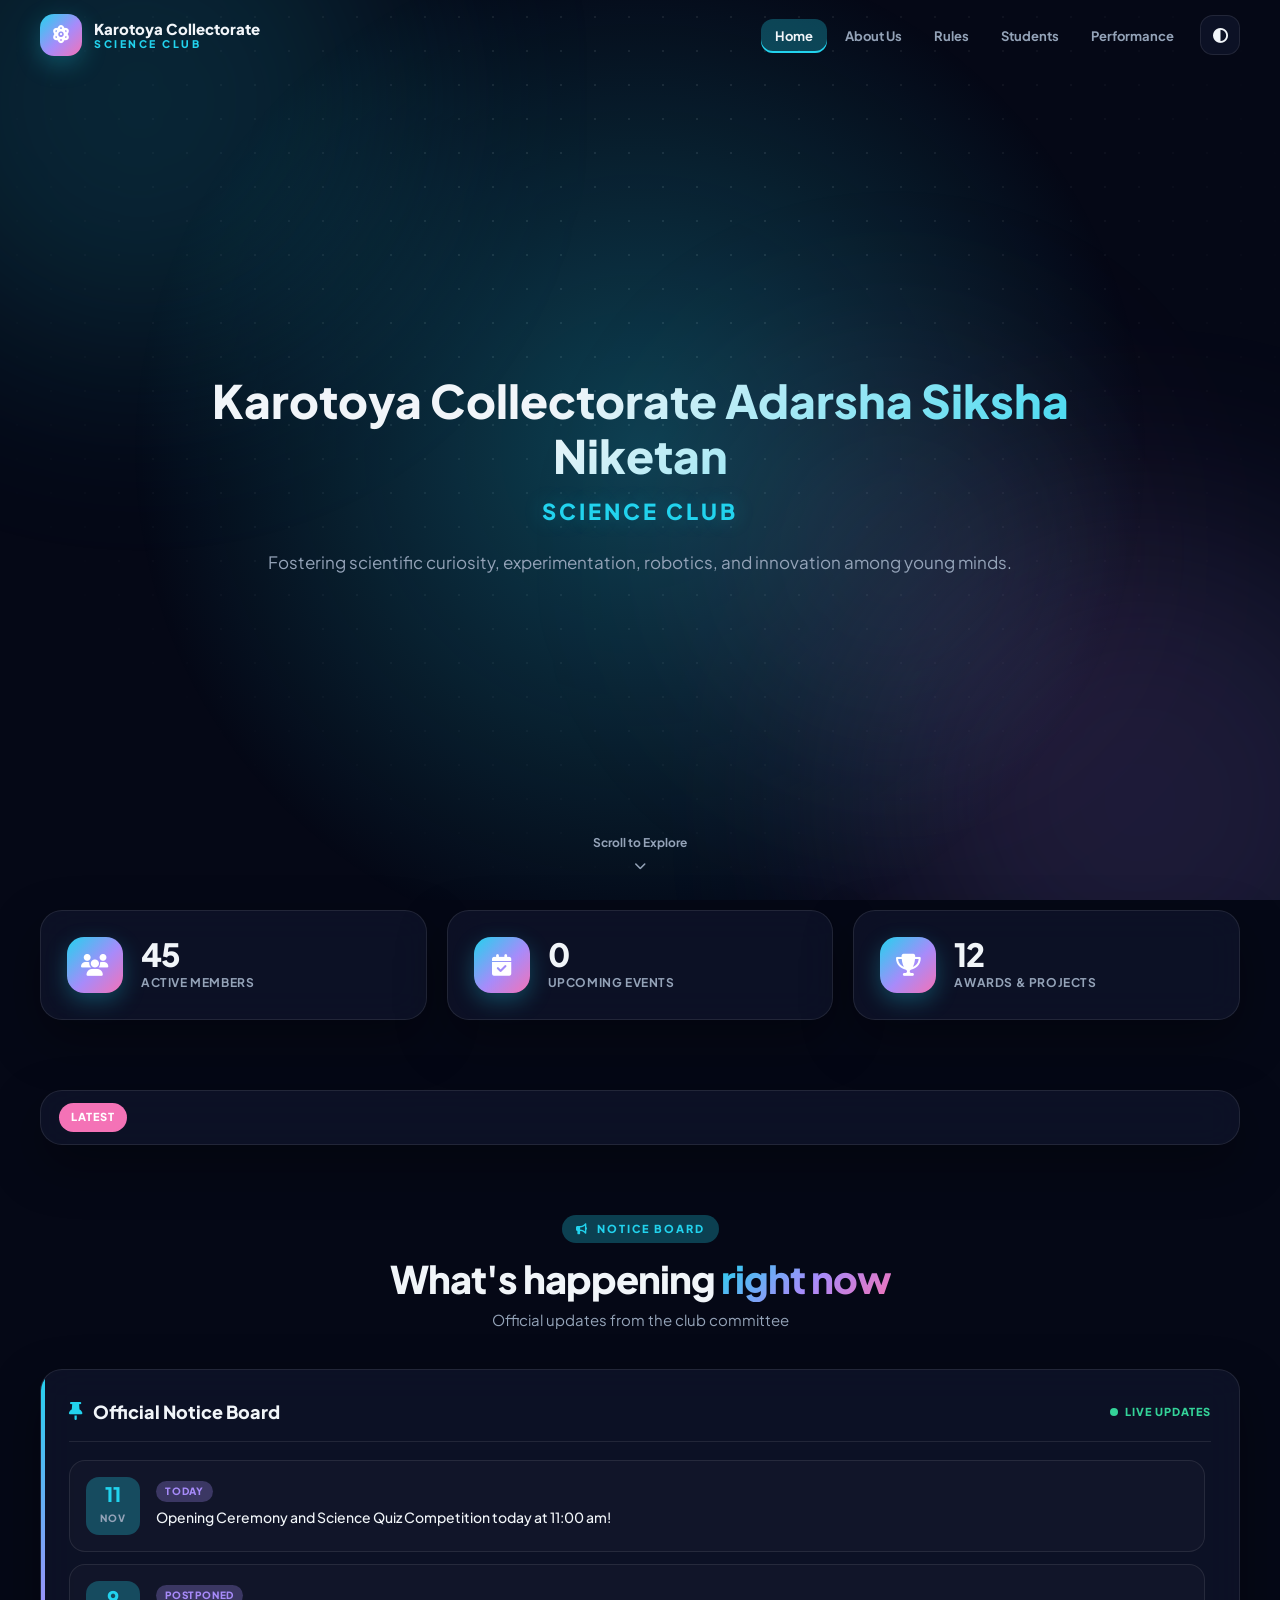
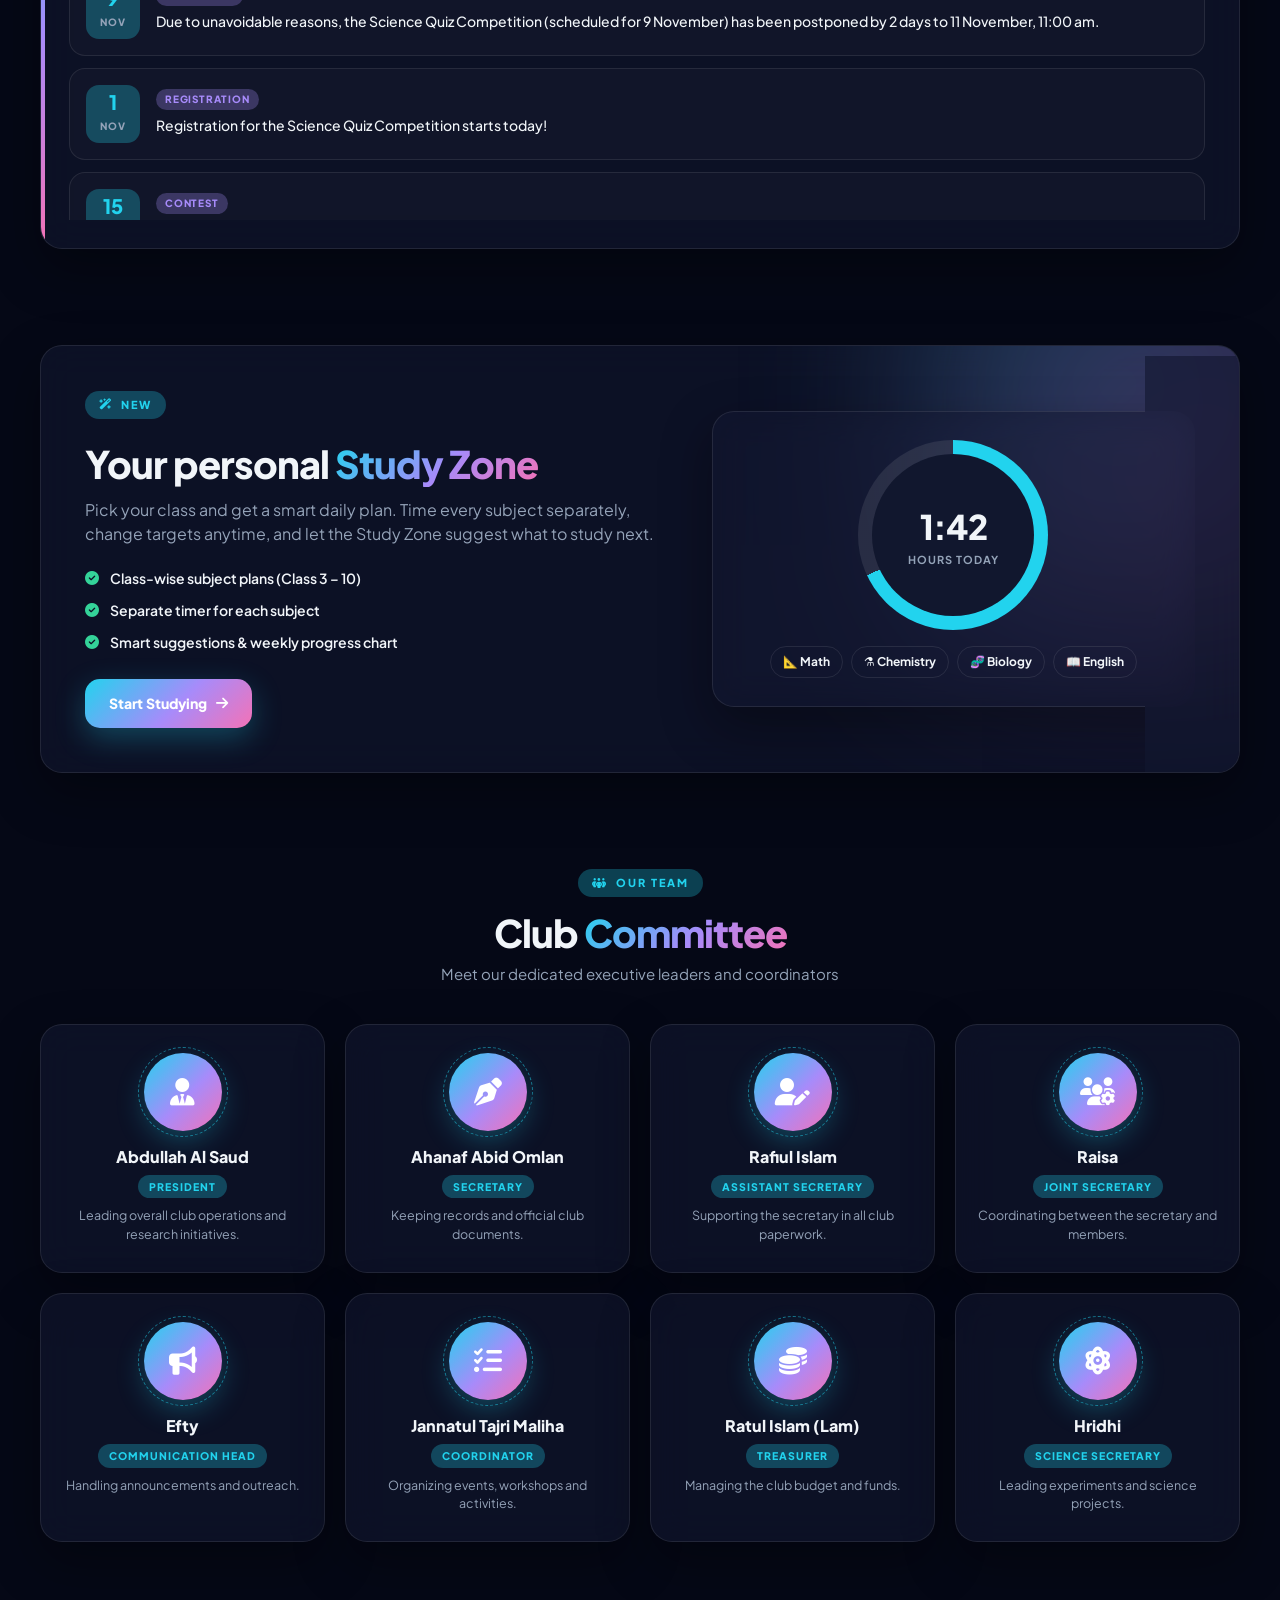
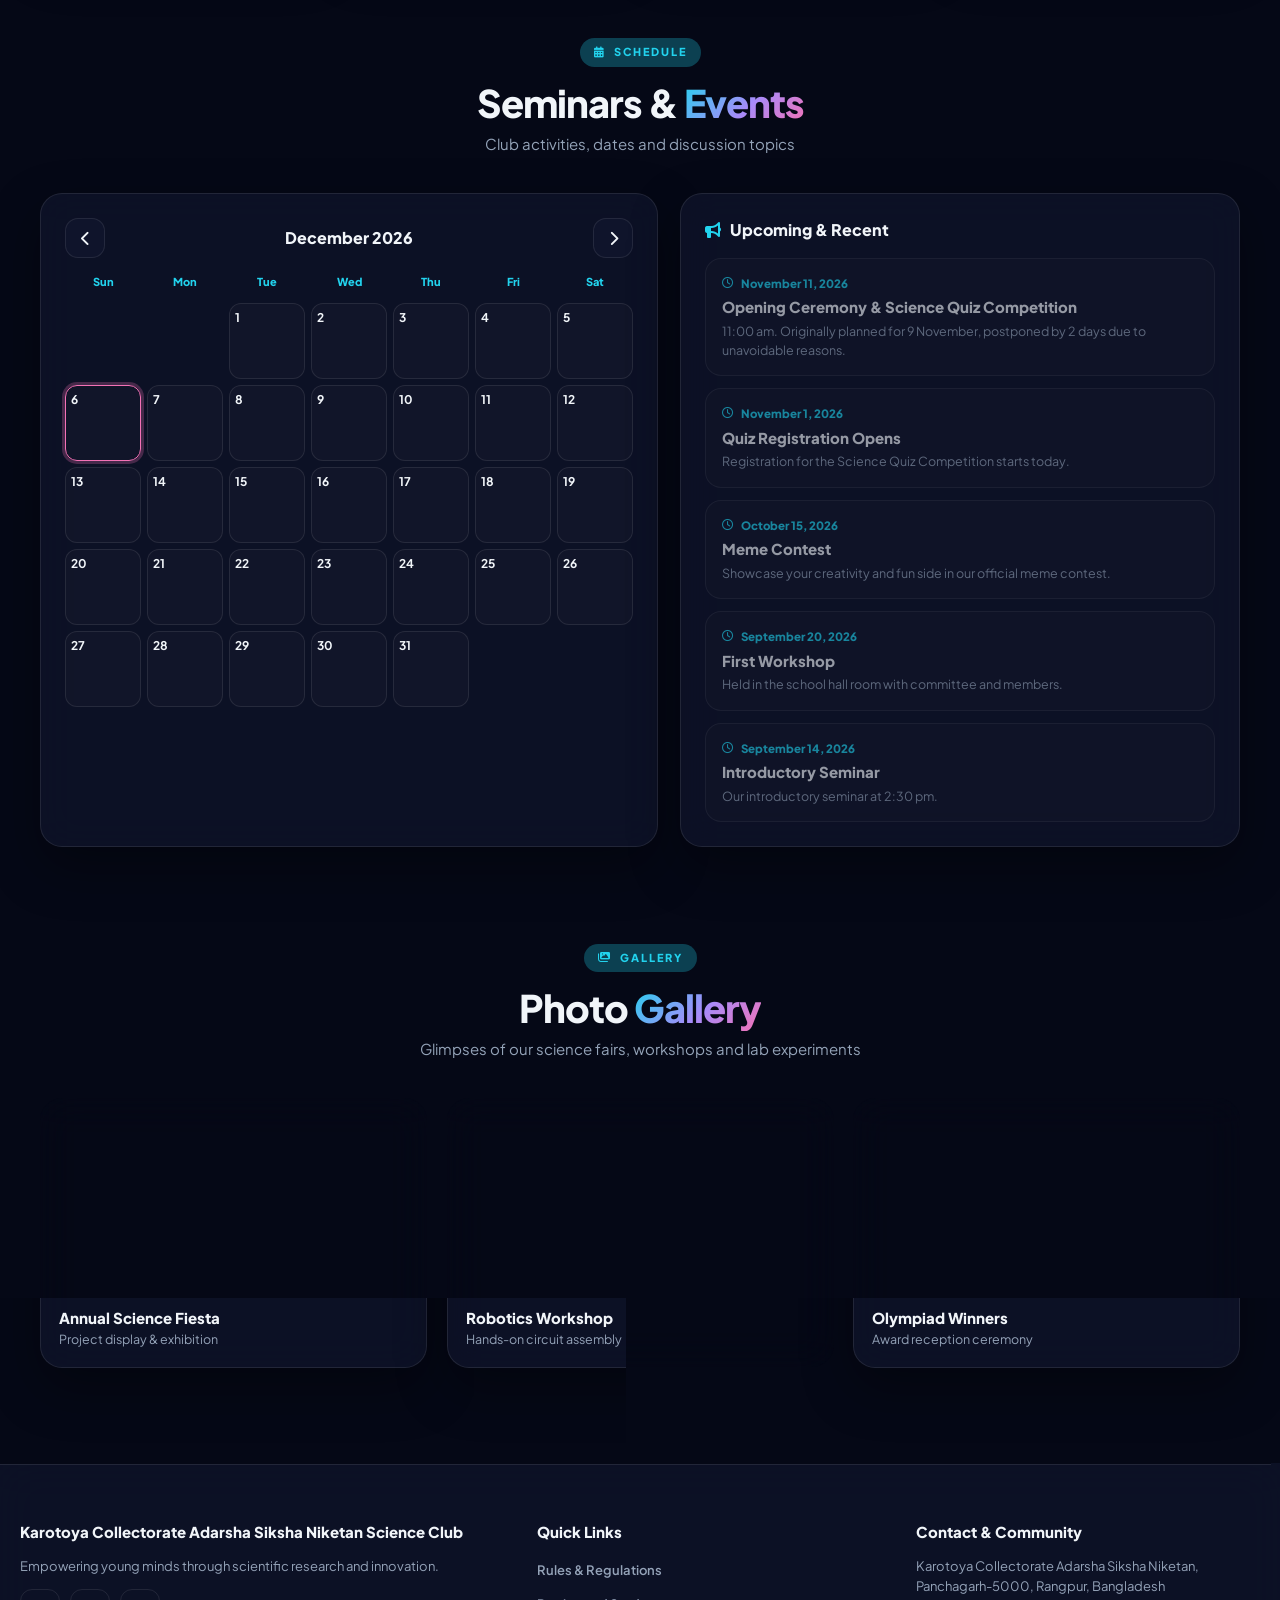
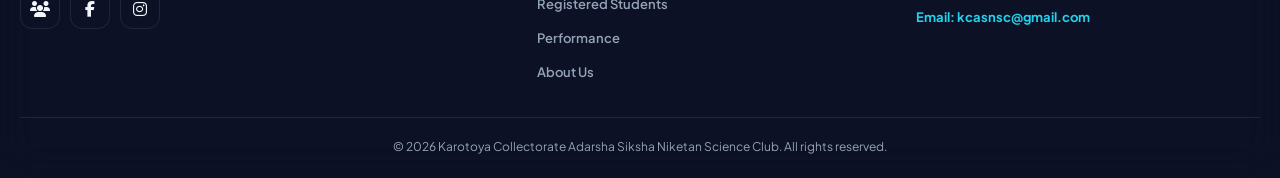
==== commit 2ea2f1aa: "Update index.html" ====
--- a/index.html
+++ b/index.html
@@ -195,33 +195,35 @@
 
       // newest first
       notices: [
-        { date: '2026-10-30', tag: 'Registration', text: 'Registration for the Science Quiz Competition starts today!' },
-        { date: '2026-10-15', tag: 'Contest', text: 'Meme Contest has officially started. Show your creativity!' },
-        { date: '2026-09-20', tag: 'Most important', text: 'Our first workshop will be held in school hall room with our committee and members.' },
-        { date: '2026-09-15', tag: 'Important', text: 'Member recruitment is now open! All interested members are requested to register their name.' },
-        { date: '2026-09-14', tag: 'First Seminar', text: 'Our introductory seminar will be held at 2:30 pm.' },
-        { date: '2026-09-10', tag: 'General', text: 'Member recruitment starts from class.' }
-      ],
+    { date: '2026-11-11', tag: 'Today', text: 'Opening Ceremony and Science Quiz Competition today at 11:00 am!' },
+    { date: '2026-11-09', tag: 'Postponed', text: 'Due to unavoidable reasons, the Science Quiz Competition (scheduled for 9 November) has been postponed by 2 days to 11 November, 11:00 am.' },
+    { date: '2026-11-01', tag: 'Registration', text: 'Registration for the Science Quiz Competition starts today!' },
+    { date: '2026-10-15', tag: 'Contest', text: 'Meme Contest has officially started. Show your creativity!' },
+    { date: '2026-09-20', tag: 'Most important', text: 'Our first workshop will be held in school hall room with our committee and members.' },
+    { date: '2026-09-15', tag: 'Important', text: 'Member recruitment is now open! All interested members are requested to register their name.' },
+    { date: '2026-09-14', tag: 'First Seminar', text: 'Our introductory seminar will be held at 2:30 pm.' },
+    { date: '2026-09-10', tag: 'General', text: 'Member recruitment starts from class.' }
+  ],
 
       events: [
-        { date: '2026-09-14', short: 'Seminar', title: 'Introductory Seminar', desc: 'Our introductory seminar at 2:30 pm.' },
-        { date: '2026-09-20', short: 'Workshop', title: 'First Workshop', desc: 'Held in the school hall room with committee and members.' },
-        { date: '2026-10-15', short: 'Meme', title: 'Meme Contest', desc: 'Showcase your creativity and fun side in our official meme contest.' },
-        { date: '2026-10-30', short: 'Quiz', title: 'Science Quiz Competition', desc: 'Registration starts today! Test and prove your science knowledge.' }
-      ],
-
-      committee: [
-        { name: 'Abdullah Al Saud', role: 'President', icon: 'user-tie', desc: 'Leading overall club operations and research initiatives.' },
-        { name: 'Ahanaf Abid Omlan', role: 'Vice President', icon: 'user-shield', desc: 'Managing daily activities, schedules, and communications.' },
-        { name: 'Anika Tasnim Oishi', role: 'Secretary', icon: 'pen-nib', desc: 'Keeping records and official club documents.' },
-        { name: 'Rafiul Islam', role: 'Assistant Secretary', icon: 'user-pen', desc: 'Supporting the secretary in all club paperwork.' },
-        { name: 'Raisa', role: 'Joint Secretary', icon: 'users-gear', desc: 'Coordinating between the secretary and members.' },
-        { name: 'Efty', role: 'Communication Head', icon: 'bullhorn', desc: 'Handling announcements and outreach.' },
-        { name: 'Jannatul Tajri Maliha', role: 'Coordinator', icon: 'list-check', desc: 'Organizing events, workshops and activities.' },
-        { name: 'Ratul Islam (Lam)', role: 'Treasurer', icon: 'coins', desc: 'Managing the club budget and funds.' },
-        { name: 'Hridhi', role: 'Science Secretary', icon: 'atom', desc: 'Leading experiments and science projects.' }
-      ]
-    };
+    { date: '2026-09-14', short: 'Seminar', title: 'Introductory Seminar', desc: 'Our introductory seminar at 2:30 pm.' },
+    { date: '2026-09-20', short: 'Workshop', title: 'First Workshop', desc: 'Held in the school hall room with committee and members.' },
+    { date: '2026-10-15', short: 'Meme', title: 'Meme Contest', desc: 'Showcase your creativity and fun side in our official meme contest.' },
+    { date: '2026-11-01', short: 'Reg.', title: 'Quiz Registration Opens', desc: 'Registration for the Science Quiz Competition starts today.' },
+    { date: '2026-11-11', short: 'Opening', title: 'Opening Ceremony & Science Quiz Competition', desc: '11:00 am. Originally planned for 9 November, postponed by 2 days due to unavoidable reasons.' }
+  ],
+
+        committee: [
+    { name: 'Abdullah Al Saud', role: 'President', icon: 'user-tie', desc: 'Leading overall club operations and research initiatives.' },
+    { name: 'Ahanaf Abid Omlan', role: 'Secretary', icon: 'pen-nib', desc: 'Keeping records and official club documents.' },
+    { name: 'Rafiul Islam', role: 'Assistant Secretary', icon: 'user-pen', desc: 'Supporting the secretary in all club paperwork.' },
+    { name: 'Raisa', role: 'Joint Secretary', icon: 'users-gear', desc: 'Coordinating between the secretary and members.' },
+    { name: 'Efty', role: 'Communication Head', icon: 'bullhorn', desc: 'Handling announcements and outreach.' },
+    { name: 'Jannatul Tajri Maliha', role: 'Coordinator', icon: 'list-check', desc: 'Organizing events, workshops and activities.' },
+    { name: 'Ratul Islam (Lam)', role: 'Treasurer', icon: 'coins', desc: 'Managing the club budget and funds.' },
+    { name: 'Hridhi', role: 'Science Secretary', icon: 'atom', desc: 'Leading experiments and science projects.' }
+  ]
+};
     /* ==================================== */
 
     var MONTHS = ['January','February','March','April','May','June','July','August','September','October','November','December'];
@@ -327,4 +329,4 @@
     });
   </script>
 </body>
-</html>+</html>
